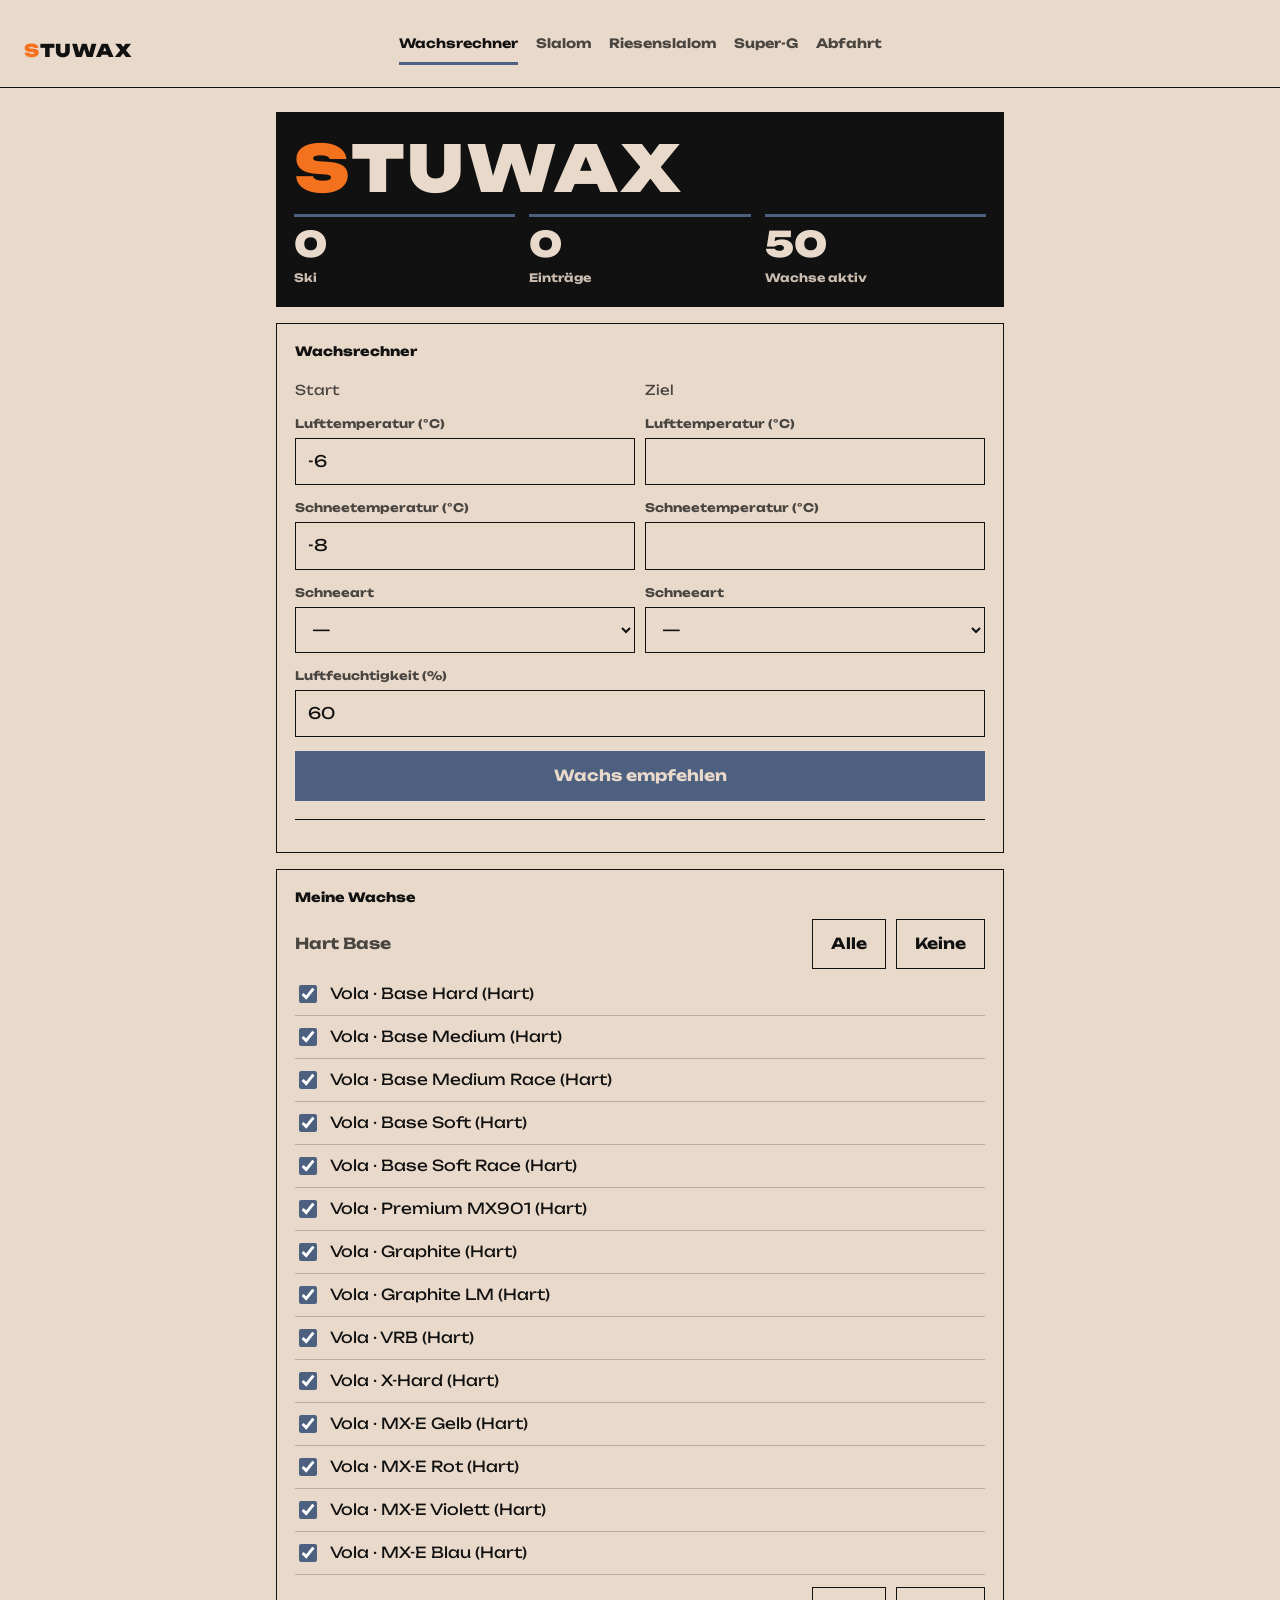
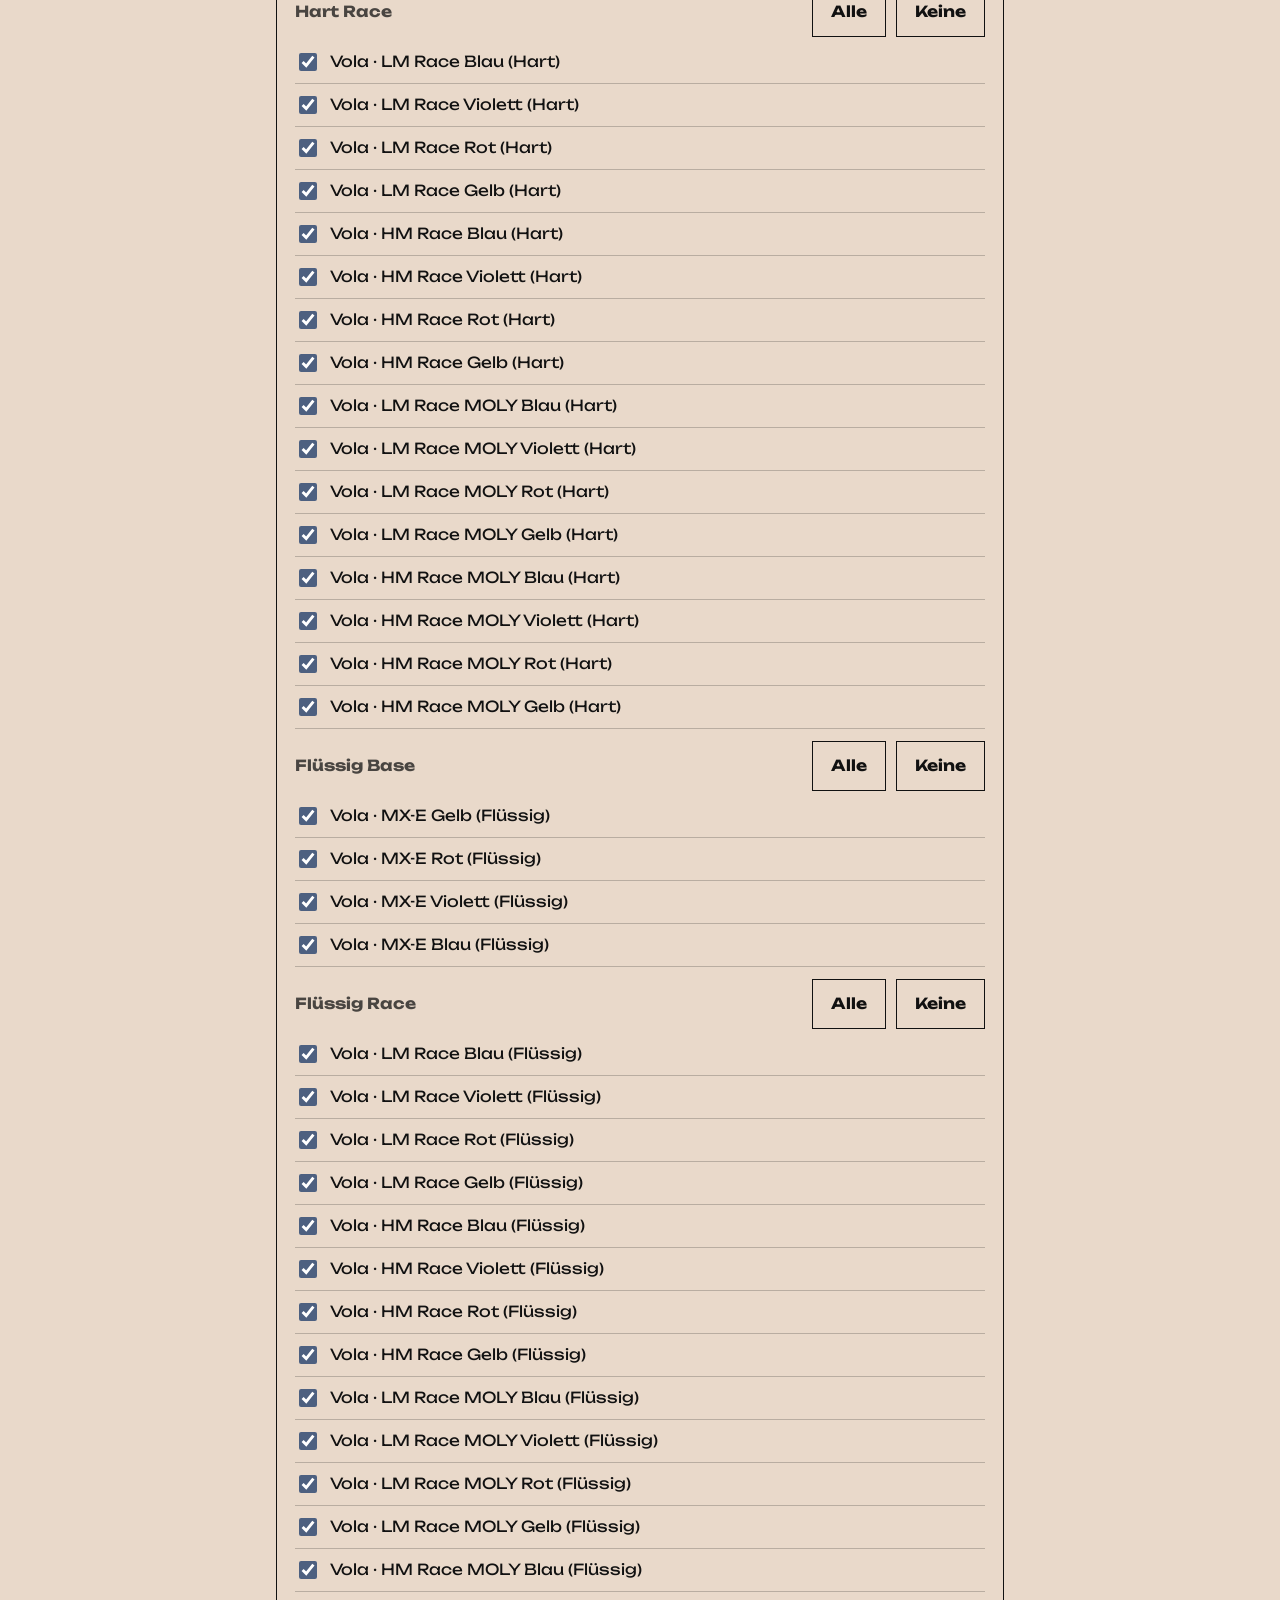
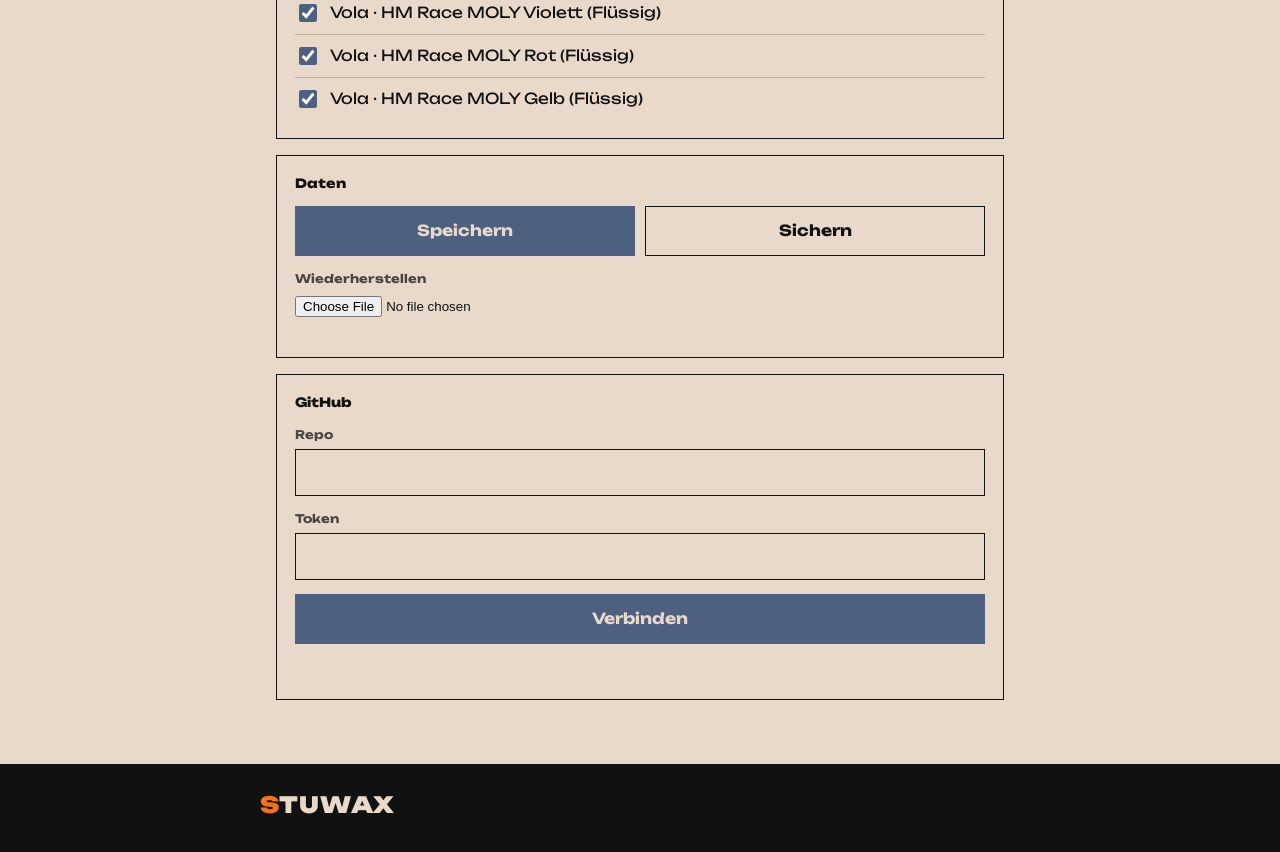
==== index.html @ bbc07993 "GitHub-Version: Einträge in privatem Repo, Verbindung mit Zugangs-Token - Verbinden im Panel GitHub " ====
<!DOCTYPE html>
<html lang="de">
<head>
<meta charset="UTF-8">
<meta name="viewport" content="width=device-width, initial-scale=1">
<meta name="apple-mobile-web-app-capable" content="yes">
<meta name="apple-mobile-web-app-title" content="Stuwax">
<meta name="theme-color" content="#E9D9CA">
<title>Stuwax Wachsrechner</title>
<link rel="preconnect" href="https://fonts.googleapis.com">
<link rel="preconnect" href="https://fonts.gstatic.com" crossorigin>
<link href="https://fonts.googleapis.com/css2?family=Unbounded:wght@200..900&display=swap" rel="stylesheet">
<style>
  /* Farben: Creme als Grund, Schwarz für Schrift, Linien und dunkle Flächen,
     Blau als Akzent, Orange für „bereit“. Ecken eckig, Flächen ohne Verlauf. */
  :root {
    color-scheme: light;
    --creme: #E9D9CA;
    --schwarz: #111111;
    --blau: #4D6080;
    --orange: #F4721E;
    --text: var(--schwarz);
    --muted: rgba(17, 17, 17, .74);
    --linie: rgba(17, 17, 17, .22);
  }
  * { box-sizing: border-box; }
  html { background: var(--creme); }
  body::before { content: ""; position: fixed; inset: 0 0 auto; height: env(safe-area-inset-top, 0px); z-index: 10; background: var(--creme); }
  body {
    margin: 0;
    min-height: 100vh;
    background: var(--creme);
    color: var(--text);
    font-family: Unbounded, system-ui, -apple-system, "Segoe UI", Roboto, sans-serif;
    line-height: 1.45;
    -webkit-font-smoothing: antialiased;
  }

  header {
    position: sticky;
    top: env(safe-area-inset-top, 0px);
    z-index: 10;
    background: var(--creme);
    border-bottom: 1.5px solid var(--schwarz);
    min-height: 88px;
    padding-inline: max(16px, env(safe-area-inset-left, 0px)) max(16px, env(safe-area-inset-right, 0px));
    display: flex;
    flex-wrap: wrap;
    align-items: center;
    gap: 8px 18px;
    transition: min-height .3s ease;
  }
  header.klein { min-height: 64px; }
  /* Wortmarke STUWAX: schwarz auf Creme (positiv), Creme auf Schwarz (negativ), das S immer orange */
  .wortmarke { font-weight: 900; letter-spacing: .04em; text-transform: uppercase; line-height: 1; color: var(--schwarz); }
  .wortmarke .s { color: var(--orange); }
  .wortmarke.negativ { color: var(--creme); }
  .logo { margin-right: auto; font-size: 1.1rem; padding-top: 14px; }
  nav { display: flex; flex-wrap: wrap; gap: 4px 18px; }
  nav a {
    padding: 12px 0 9px;
    border-bottom: 3px solid transparent;
    color: var(--muted);
    text-decoration: none;
    font-size: .8rem;
    font-weight: 700;
   
   
    transition: color .2s ease, border-color .2s ease;
  }
  nav a:hover { color: var(--schwarz); }
  nav a.aktiv { color: var(--schwarz); border-bottom-color: var(--blau); }
  @media (min-width: 768px) {
    header { display: grid; grid-template-columns: 1fr auto 1fr; padding-inline: max(24px, env(safe-area-inset-left, 0px)) max(24px, env(safe-area-inset-right, 0px)); }
    .logo { margin-right: 0; }
    nav { justify-content: center; }
  }

  main { position: relative; max-width: 760px; margin: 0 auto; padding-block: 0 48px; padding-inline: max(16px, env(safe-area-inset-left, 0px)) max(16px, env(safe-area-inset-right, 0px)); }
  main > section { display: none; padding-top: 24px; }
  main > section.aktiv { display: block; }

  h1 {
    margin: 0 0 14px;
    font-size: clamp(1.7rem, 7.5vw, 4rem);
    font-weight: 900;
   
    line-height: .92;
    letter-spacing: -.01em;
    text-transform: uppercase;
   
    overflow-wrap: anywhere;
    color: var(--schwarz);
  }
  h2 {
    margin: 0 0 12px;
    font-size: .8rem;
    font-weight: 800;
   
   
   
    color: var(--schwarz);
  }
  .beschreibung { margin: 0 0 18px; max-width: 44ch; color: var(--muted); font-size: 1.02rem; line-height: 1.5; }

  /* Schwarze Fläche oben auf der Startseite: Titel und Kennzahlen */
  .hero { margin: 0 0 16px; padding: 24px 18px 20px; background: var(--schwarz); color: var(--creme); }
  .hero h1 { color: var(--creme); }
  .hero .beschreibung { margin-bottom: 20px; color: rgba(233, 217, 202, .86); }
  .hero .kpi-zeile { margin-bottom: 0; }

  /* Kennzahlen: blaue Linie oben, grosse Zahl, kleiner Text */
  .kpi-zeile { display: grid; grid-template-columns: repeat(3, minmax(0, 1fr)); gap: 14px; margin: 0 0 18px; }
  .kpi { min-width: 0; padding-top: 10px; border-top: 3px solid var(--blau); }
  .kpi-zahl { font-size: 2.2rem; font-weight: 900; line-height: 1; overflow-wrap: anywhere; }
  .kpi-text { margin-top: 8px; font-size: .72rem; font-weight: 700; color: var(--muted); }
  .hero .kpi-zahl { color: var(--creme); }
  .hero .kpi-text { color: rgba(233, 217, 202, .86); }

  .panel {
    margin-bottom: 16px;
    padding: 18px;
    background: var(--creme);
    border: 1.5px solid var(--schwarz);
    border-radius: 0;
    animation: einblenden .4s ease-out both;
  }
  @keyframes einblenden {
    from { opacity: 0; transform: translateY(16px); }
    to { opacity: 1; transform: none; }
  }

  .lbl { display: block; margin: 14px 0 6px; font-size: .74rem; font-weight: 700; color: var(--muted); }
  .feld {
    width: 100%;
    padding: 11px 12px;
    border: 1.5px solid var(--schwarz);
    border-radius: 0;
    background: var(--creme);
    color: var(--schwarz);
    font: inherit;
    font-size: 1rem;
  }
  .feld:focus { outline: 3px solid var(--blau); outline-offset: 1px; }
  /* Datumsfeld: auf dem iPhone sonst breiter als die anderen Felder */
  input[type="date"].feld { -webkit-appearance: none; appearance: none; display: block; min-width: 0; max-width: 100%; text-align: left; }
  .zeile { display: flex; gap: 10px; flex-wrap: wrap; margin-top: 14px; }
  .zeile > * { flex: 1 1 auto; }

  .knopf, .knopf-sekundaer {
    padding: 13px 18px;
    border: 1.5px solid var(--schwarz);
    border-radius: 0;
    font: inherit;
    font-size: .95rem;
    font-weight: 700;
    text-align: center;
    cursor: pointer;
    transition: transform .15s ease, box-shadow .15s ease, background-color .2s ease;
  }
  /* Primärknopf: Blau mit Creme-Schrift. Beim Drüberfahren ein harter Schatten statt Glühen */
  .knopf { background: var(--blau); border-color: var(--blau); color: var(--creme); }
  .knopf:hover:not(:disabled) { transform: translate(-2px, -2px); box-shadow: 3px 3px 0 var(--schwarz); }
  .knopf-sekundaer { background: transparent; color: var(--schwarz); }
  .knopf-sekundaer:hover:not(:disabled) { background: rgba(17, 17, 17, .08); }
  .knopf:disabled, .knopf-sekundaer:disabled { opacity: .4; cursor: default; }
  /* Ski ready: Orange mit schwarzer Schrift */
  .bereit-knopf { background: var(--orange); border-color: var(--schwarz); color: var(--schwarz); }
  .knopf-paar > * { flex: 1 1 0; }
  @media (max-width: 600px) {
    .knopf-paar { flex-direction: column; }
  }

  .bestaetigt { margin-top: 8px; min-height: 1.2em; color: var(--blau); font-weight: 700; }
  .checkgruppe { display: flex; flex-wrap: wrap; gap: 8px 16px; margin-top: 6px; }
  .check { display: inline-flex; align-items: center; gap: 8px; font-size: .95rem; color: var(--schwarz); }
  input[type="checkbox"] { width: 18px; height: 18px; accent-color: var(--blau); }
  .wachsliste label { display: flex; align-items: center; gap: 10px; padding: 9px 0; font-size: .95rem; border-bottom: 1px solid var(--linie); }
  .wachsliste label:last-child { border-bottom: 0; }

  .hinweis { margin-top: 6px; min-height: 1.2em; font-size: .85rem; line-height: 1.5; color: var(--muted); }
  .ergebnis { margin-top: 18px; padding-top: 14px; border-top: 1.5px solid var(--schwarz); }
  .wachs-name { margin-top: 4px; font-size: 1.15rem; font-weight: 800; }

  /* Ski: eckige Karte. Kante ready blau, Ski ready orange, jeweils dick umrandet */
  .ski {
    margin-bottom: 14px;
    padding: 16px;
    background: var(--creme);
    border: 1.5px solid var(--schwarz);
    border-radius: 0;
  }
  .ski.kante:not(.bereit) { border: 3px solid var(--blau); padding: 14.5px; }
  .ski.bereit { border: 3px solid var(--orange); padding: 14.5px; }
  .ski.aktiv { outline: 2px solid var(--schwarz); outline-offset: 3px; }
  .ski-name { cursor: pointer; }
  .ski-bild { display: block; width: 100%; height: auto; margin-top: 8px; border: 1.5px solid var(--schwarz); }
  .ski-bild[hidden] { display: none; }
  .ski-kopf { display: flex; flex-wrap: wrap; align-items: center; justify-content: space-between; gap: 8px; margin-bottom: 8px; cursor: pointer; }
  .ski-name { font-size: 1.02rem; font-weight: 800; letter-spacing: .01em; }
  .ski-name strong { color: var(--blau); font-size: 1.15rem; }
  .ski-datum { font-size: .85rem; font-weight: 400; color: var(--muted); }
  .ski-meta { font-size: .8rem; color: var(--muted); }
  .ski-bereit {
    display: inline-block;
    margin-right: 4px;
    padding: 2px 7px;
    border: 1.5px solid var(--schwarz);
    border-radius: 0;
    background: var(--orange);
    color: var(--schwarz);
    font-size: .68rem;
    font-weight: 800;
   
    vertical-align: middle;
  }
  .ski-aktionen { display: flex; gap: 6px; margin-left: auto; }
  .ski-aktionen .icon-knopf { width: 34px; height: 34px; flex: 0 0 34px; }
  .ski-aktionen .icon-knopf:disabled { opacity: .35; cursor: default; }

  svg { display: block; width: 100%; height: auto; overflow: visible; }
  .baseline { stroke: var(--schwarz); stroke-width: 2; }
  .tick { stroke: var(--schwarz); stroke-width: 1; }
  .axis-label { fill: var(--schwarz); font-size: 17px; font-weight: 600; }
  .dot { cursor: pointer; stroke: var(--schwarz); stroke-width: 1.5; }
  .dot:hover, .dot:focus, .dot.aktiv-punkt { stroke-width: 3; outline: none; }
  .legende { display: flex; flex-wrap: wrap; gap: 14px; margin: 8px 0 22px; font-size: .8rem; color: var(--schwarz); }
  .detail {
    min-height: 3.2em;
    margin-top: 14px;
    padding: 14px 16px;
    background: var(--creme);
    border: 1.5px solid var(--schwarz);
    border-radius: 0;
    font-size: .92rem;
  }
  .detail:empty { display: none; }
  .detail .k { color: var(--muted); }
  .leer { font-style: italic; color: var(--muted); }
  .eintrag-zeile { padding: 12px 0; border-top: 1px solid var(--linie); -webkit-touch-callout: none; }
  .eintrag-zeile:first-child { padding-top: 0; border-top: 0; }
  .eintrag-kopf { font-size: .95rem; font-weight: 800; }
  .eintrag-kopf, .eintrag-zeile > .hinweis { user-select: none; -webkit-user-select: none; }

  .fenster-hintergrund {
    position: fixed;
    inset: 0;
    z-index: 100;
    display: flex;
    align-items: center;
    justify-content: center;
    padding: 16px;
    background: rgba(17, 17, 17, .6);
    overflow-y: auto;
  }
  .fenster {
    width: 100%;
    max-width: 680px;
    padding: 18px;
    background: var(--creme);
    border: 1.5px solid var(--schwarz);
    border-radius: 0;
  }
  .fenster-kopf { display: flex; justify-content: space-between; align-items: flex-start; gap: 12px; margin-bottom: 8px; }
  .fenster-aktionen { display: flex; flex: none; gap: 8px; align-items: flex-start; }
  .eintrag-kopf-zeile { display: flex; justify-content: space-between; align-items: center; gap: 8px; margin-bottom: 6px; }
  .fenster-datum { width: auto; margin-top: 8px; padding: 8px 10px; }
  .fenster-kreuz {
    flex: none;
    width: 42px;
    height: 42px;
    border: 1.5px solid var(--schwarz);
    border-radius: 0;
    background: transparent;
    color: var(--schwarz);
    font-size: 1.6rem;
    line-height: 1;
    cursor: pointer;
  }
  .fenster-kreuz:hover { background: rgba(17, 17, 17, .08); }
  .icon-knopf {
    flex: 0 0 40px;
    width: 40px;
    height: 40px;
    display: inline-flex;
    align-items: center;
    justify-content: center;
    padding: 0;
    border: 1.5px solid var(--schwarz);
    border-radius: 0;
    background: transparent;
    color: var(--schwarz);
    cursor: pointer;
  }
  .icon-knopf:hover { background: rgba(17, 17, 17, .08); }
  .zeile > .icon-knopf { flex: 0 0 40px; }
  .fenster-zeitstrahl { margin: 8px 0 14px; }
  .fenster .zeile > * { flex: 1 1 0; }
  .fenster .zeile > .icon-knopf { flex: 0 0 40px; width: 40px; }
  .trenner { margin: 16px 0; border: 0; border-top: 1.5px solid var(--schwarz); }

  /* Fusszeile: schwarzes Band mit echten Angaben zur App */
  footer.kontakt { padding-block: 30px 36px; padding-inline: max(16px, env(safe-area-inset-left, 0px)) max(16px, env(safe-area-inset-right, 0px)); background: var(--schwarz); color: var(--creme); }
  footer.kontakt .innen { max-width: 760px; margin: 0 auto; }
  footer.kontakt .wortmarke { font-size: 1.4rem; }

  @media (prefers-reduced-motion: reduce) {
    .panel { animation: none; }
    header, .knopf, .knopf-sekundaer { transition: none; }
    .knopf:hover:not(:disabled) { transform: none; }
  }
</style>
</head>
<body>

<header>
  <div class="logo wortmarke"><span class="s">S</span>TUWAX</div>
  <nav>
    <a href="#/" data-route="home">Wachsrechner</a>
    <a href="#/slalom" data-route="slalom">Slalom</a>
    <a href="#/riesenslalom" data-route="riesenslalom">Riesenslalom</a>
    <a href="#/super-g" data-route="super-g">Super-G</a>
    <a href="#/abfahrt" data-route="abfahrt">Abfahrt</a>
  </nav>
</header>

<main>
  <p class="hinweis" id="speicherstatus" role="status" hidden></p>
  <section id="home"></section>
  <section id="slalom"></section>
  <section id="riesenslalom"></section>
  <section id="super-g"></section>
  <section id="abfahrt"></section>
</main>

<footer class="kontakt">
  <div class="innen">
    <div class="wortmarke negativ"><span class="s">S</span>TUWAX</div>
  </div>
</footer>

<script>
'use strict';

// ============================================================
// 1. Konstanten und Beispieldaten
// ============================================================

const STORAGE_KEY = 'stuwax-v1';
const TAG = 86400000;
const SVG_NS = 'http://www.w3.org/2000/svg';
const W = 600, H = 60, PAD = 24, BASE_Y = 30;
const MONATE = ['Jan', 'Feb', 'Mär', 'Apr', 'Mai', 'Jun', 'Jul', 'Aug', 'Sep', 'Okt', 'Nov', 'Dez'];
// Farbe der Punkte im Zeitstrahl je Art: Wachsen schwarz, Kanten blau, Skifahren orange
function symbolFarbe(art) {
  if (art === 'kanten') return '#4D6080';
  if (art === 'skifahren') return '#F4721E';
  return '#111111';
}

const DISZIPLINEN = [
  { key: 'slalom', titel: 'Slalom' },
  { key: 'riesenslalom', titel: 'Riesenslalom' },
  { key: 'super-g', titel: 'Super-G' },
  { key: 'abfahrt', titel: 'Abfahrt' }
];

const ARTEN = { wachsen: 'Wachsen', kanten: 'Kanten', skifahren: 'Skifahren' };

const KANTEN_OPTIONEN = { diamant: 'Nur mit Diamant', diamant_feile: 'Diamant und Feile' };


// Vola: je Typ (Flüssig, Hart) drei Linien (LM, HM, Moly) in vier Farben, also 24 Wachse
const VOLA_FAMILIEN_NAMEN = { LM: 'LM Race', HM: 'HM Race', LMMOLY: 'LM Race MOLY', HMMOLY: 'HM Race MOLY' };
const VOLA_ZONE_NAMEN = { blau: 'Blau', violett: 'Violett', rot: 'Rot', gelb: 'Gelb' };
// Vola-Basewachse (Beta-Wachse)
const VOLA_BASE_HART = ['Base Hard', 'Base Medium', 'Base Medium Race', 'Base Soft', 'Base Soft Race',
  'Premium MX901', 'Graphite', 'Graphite LM', 'VRB', 'X-Hard'];
const VOLA_BASE_FLUESSIG = ['MX-E Gelb', 'MX-E Rot', 'MX-E Violett', 'MX-E Blau'];

function baueVolaWachse() {
  const liste = [];
  let n = 1;
  for (const typ of ['fluessig', 'hart']) {
    for (const linie of ['LM', 'HM', 'LMMOLY', 'HMMOLY']) {
      for (const farbe of Object.keys(VOLA_ZONE_NAMEN)) {
        liste.push({ id: 'w' + n++, marke: 'Vola', name: `${VOLA_FAMILIEN_NAMEN[linie]} ${VOLA_ZONE_NAMEN[farbe]}`, typ, aktiv: true, kategorie: 'rennwachs' });
      }
    }
  }
  for (const name of VOLA_BASE_HART) {
    liste.push({ id: 'w' + n++, marke: 'Vola', name, typ: 'hart', aktiv: true, kategorie: 'basewachs' });
  }
  for (const name of VOLA_BASE_FLUESSIG) {
    liste.push({ id: 'w' + n++, marke: 'Vola', name, typ: 'fluessig', aktiv: true, kategorie: 'basewachs' });
  }
  // Die MX-E-Wachse gibt es zusätzlich bei Hart Base
  for (const name of VOLA_BASE_FLUESSIG) {
    liste.push({ id: 'w' + n++, marke: 'Vola', name, typ: 'hart', aktiv: true, kategorie: 'basewachs' });
  }
  return liste;
}

// Pistenverhältnisse und Lauf für Skifahren-Einträge (mehrere möglich)
const PISTENVERHAELTNISSE = [
  { id: 'eis', name: 'Eis' },
  { id: 'kompakt', name: 'Kompakt' },
  { id: 'kugellager', name: 'Kugellager' },
  { id: 'kunstschnee', name: 'Kunstschnee' },
  { id: 'aggressiv', name: 'Aggressiv' },
  { id: 'neuschnee', name: 'Neuschnee' },
  { id: 'sulz', name: 'Sulz' }
];
const LAUFARTEN = [
  { id: 'drehend', name: 'Drehend' },
  { id: 'direkt', name: 'Direkt' },
  { id: 'wenig-platz', name: 'Wenig Platz' },
  { id: 'viel-platz', name: 'Viel Platz' },
  { id: 'steil', name: 'Steil' },
  { id: 'flach', name: 'Flach' },
  { id: 'gemischt', name: 'Gemischt' }
];

// Startzustand: keine Ski und keine Einträge, die Vola-Wachsliste ist vorbelegt.
const DEMO = {
  skis: [],
  wachse: baueVolaWachse(),
  eintraege: []
};

// ============================================================
// 2. Hilfsfunktionen
// ============================================================

function kopie(obj) {
  return JSON.parse(JSON.stringify(obj));
}

// Baut ein DOM-Element. Attribute, die mit "on" beginnen, werden als Ereignis registriert.
function h(tag, attrs, ...kinder) {
  const node = document.createElement(tag);
  for (const [k, v] of Object.entries(attrs || {})) {
    if (v === null || v === undefined || v === false) continue;
    if (k === 'class') node.className = v;
    else if (k.startsWith('on')) node.addEventListener(k.slice(2), v);
    else node.setAttribute(k, v === true ? '' : String(v));
  }
  for (const kind of kinder.flat()) {
    if (kind === null || kind === undefined || kind === false) continue;
    node.append(kind instanceof Node ? kind : document.createTextNode(String(kind)));
  }
  return node;
}

function svgEl(name, attrs, parent) {
  const node = document.createElementNS(SVG_NS, name);
  for (const [k, v] of Object.entries(attrs)) node.setAttribute(k, v);
  if (parent) parent.appendChild(node);
  return node;
}

function heuteISO() {
  const t = new Date();
  const monat = String(t.getMonth() + 1).padStart(2, '0');
  const tag = String(t.getDate()).padStart(2, '0');
  return `${t.getFullYear()}-${monat}-${tag}`;
}

function zeitpunkt(datum) {
  return new Date(datum + 'T12:00:00').getTime();
}

function datumDE(iso) {
  return new Date(iso + 'T12:00:00').toLocaleDateString('de-CH', { day: 'numeric', month: 'short', year: 'numeric' });
}

function neueId() {
  return Date.now().toString(36) + Math.random().toString(36).slice(2, 7);
}

// Vola Race: welches Produkt zu Schneeart und Farbe passt (nach der Vola-Tabelle).
const VOLA_FARBEN ={ blau: '#1f5fa8', violett: '#7b2a7d', rot: '#d62a2a', gelb: '#f5d400' };
const VOLA_TABELLE = {
  neu: { blau: ['LM', 'HM'], violett: ['LM', 'HM'], rot: ['LM'], gelb: ['LM'] },
  alt: { blau: ['HM'], violett: ['LM', 'HM'], rot: ['LM', 'HM'], gelb: ['LM', 'HM'] },
  kunst: { blau: ['LMMOLY', 'HMMOLY'], violett: ['LMMOLY', 'HMMOLY'], rot: ['LMMOLY', 'HMMOLY'], gelb: ['LMMOLY', 'HMMOLY'] }
};
const SCHNEEART_SCHLUESSEL = { Neuschnee: 'neu', Altschnee: 'alt', Firn: 'alt', Kunstschnee: 'kunst' };

// Farbe nach Lufttemperatur. Die Bereiche der Tabelle überlappen,
// hier gilt: bis -10 blau, bis -4 violett, bis 0 rot, darüber gelb.
function volaZone(t) {
  if (t <= -10) return 'blau';
  if (t <= -4) return 'violett';
  if (t <= 0) return 'rot';
  return 'gelb';
}

// ============================================================
// 3. Speicherung
// ============================================================

function ladeState() {
  try {
    const roh = localStorage.getItem(STORAGE_KEY);
    if (roh) return ausDatenMachen(JSON.parse(roh));
  } catch (err) {
    console.warn('Gespeicherte Daten konnten nicht gelesen werden', err);
  }
  return kopie(DEMO);
}

function speichern() {
  if (schreibGesperrt) {
    statusMelden('Nicht gespeichert.');
    return false;
  }
  if (datenRef) {
    dbSchreiben();
    return true;
  }
  try {
    localStorage.setItem(STORAGE_KEY, JSON.stringify(state));
    return true;
  } catch (err) {
    console.warn('Speichern im Browser nicht möglich', err);
    return false;
  }
}

let state = kopie(DEMO);

// Speicherort: Datenbank des Artefakts (mit Claude-Konto) oder Browser dieses Geräts
let datenRef = null;
let userSammlung = null;
let schreibGesperrt = false;
let dbSchreibt = false;
let dbWartet = false;
let zuletztBekannt = null; // Fingerabdruck des Stands, wie er zuletzt in der Datenbank lag

// ============================================================
// 4. Zugriffe auf den Zustand
// ============================================================

const wachsById = id => state.wachse.find(w => w.id === id);
const aktiveWachse = () => state.wachse.filter(w => w.aktiv);
const skisDerDisziplin = key => state.skis.filter(s => s.disziplin === key);

// Gewählter Ski einer Disziplin. Fällt auf den ersten Ski zurück.
function aktiverSki(key) {
  const liste = skisDerDisziplin(key);
  let ski = liste.find(s => s.id === aktuellerSki[key]);
  if (!ski) ski = liste[0];
  aktuellerSki[key] = ski ? ski.id : null;
  return ski || null;
}

const UI = {};            // Oberflächenelemente pro Disziplin
const homeUI = {};        // Oberflächenelemente der Startseite
const aktuellerSki = {};  // Disziplin -> ID des gewählten Skis

// ============================================================
// 5. Startseite: Wachsrechner, Wachse, Daten
// ============================================================

function baueHome() {
  const sektion = document.getElementById('home');

  homeUI.luft = h('input', { class: 'feld', id: 'luft', type: 'number', step: '0.5', value: '-6' });
  homeUI.schnee = h('input', { class: 'feld', id: 'schnee', type: 'number', step: '0.5', value: '-8' });
  homeUI.feuchte = h('input', { class: 'feld', id: 'feuchte', type: 'number', step: '1', min: '0', max: '100', value: '60' });
  // Start und Ziel: leer lassen, wenn nur ein Wert gilt
  const schneeartOptionen = () => [h('option', { value: '' }, '—'),
    ...['Neuschnee', 'Altschnee', 'Kunstschnee', 'Firn'].map(a => h('option', { value: a }, a))];
  homeUI.schneeart = h('select', { class: 'feld', id: 'schneeart' }, schneeartOptionen());
  homeUI.schneeartZiel = h('select', { class: 'feld', id: 'schneeartZiel' }, schneeartOptionen());
  homeUI.luftZiel = h('input', { class: 'feld', id: 'luftZiel', type: 'number', step: '0.5' });
  homeUI.schneeZiel = h('input', { class: 'feld', id: 'schneeZiel', type: 'number', step: '0.5' });
  homeUI.ergebnis = h('div', { class: 'ergebnis' });
  homeUI.wachsListe = h('div', { class: 'wachsliste' });
  homeUI.meldung = h('div', { class: 'hinweis' });
  homeUI.speichernKnopf = h('button', { class: 'knopf', type: 'button', onclick: speicherJetzt }, 'Speichern');
  homeUI.sichernKnopf = h('button', { class: 'knopf-sekundaer', type: 'button', onclick: sichernDatei }, 'Sichern');
  homeUI.wiederherstellen = h('input', { type: 'file', accept: '.json,application/json', onchange: wiederherstellenWaehlen });
  homeUI.datenMeldung = h('div', { class: 'hinweis' });
  homeUI.ghRepo = h('input', { class: 'feld', id: 'ghRepo', type: 'text', autocomplete: 'off', autocapitalize: 'none', spellcheck: 'false' });
  homeUI.ghToken = h('input', { class: 'feld', id: 'ghToken', type: 'password', autocomplete: 'off', autocapitalize: 'none', spellcheck: 'false' });
  homeUI.ghVerbinden = h('button', { class: 'knopf', type: 'button', onclick: ghVerbinden }, 'Verbinden');
  homeUI.ghTrennen = h('button', { class: 'knopf-sekundaer', type: 'button', onclick: ghTrennen }, 'Trennen');
  homeUI.ghMeldung = h('div', { class: 'hinweis' });
  homeUI.ghEingaben = h('div', {},
    h('label', { class: 'lbl', for: 'ghRepo' }, 'Repo'), homeUI.ghRepo,
    h('label', { class: 'lbl', for: 'ghToken' }, 'Token'), homeUI.ghToken,
    h('div', { class: 'zeile' }, homeUI.ghVerbinden));
  homeUI.ghPanel = h('div', { class: 'panel' },
    h('h2', {}, 'GitHub'),
    homeUI.ghEingaben,
    h('div', { class: 'zeile' }, homeUI.ghTrennen),
    homeUI.ghMeldung);
  const verbunden = Boolean(ghConfig());
  homeUI.ghPanel.hidden = Boolean(window.claude);
  homeUI.ghEingaben.hidden = verbunden;
  homeUI.ghTrennen.hidden = !verbunden;

  homeUI.kpi = h('div', { class: 'kpi-zeile' });
  sektion.append(
    h('div', { class: 'hero' },
      h('h1', { class: 'wortmarke negativ' }, h('span', { class: 's' }, 'S'), 'tuwax'),
      homeUI.kpi),
    h('div', { class: 'panel' },
      h('h2', {}, 'Wachsrechner'),
      h('div', { class: 'zeile' },
        h('div', {},
          h('div', { class: 'hinweis' }, 'Start'),
          h('label', { class: 'lbl', for: 'luft' }, 'Lufttemperatur (°C)'), homeUI.luft,
          h('label', { class: 'lbl', for: 'schnee' }, 'Schneetemperatur (°C)'), homeUI.schnee,
          h('label', { class: 'lbl', for: 'schneeart' }, 'Schneeart'), homeUI.schneeart),
        h('div', {},
          h('div', { class: 'hinweis' }, 'Ziel'),
          h('label', { class: 'lbl', for: 'luftZiel' }, 'Lufttemperatur (°C)'), homeUI.luftZiel,
          h('label', { class: 'lbl', for: 'schneeZiel' }, 'Schneetemperatur (°C)'), homeUI.schneeZiel,
          h('label', { class: 'lbl', for: 'schneeartZiel' }, 'Schneeart'), homeUI.schneeartZiel)),
      h('label', { class: 'lbl', for: 'feuchte' }, 'Luftfeuchtigkeit (%)'), homeUI.feuchte,
      h('div', { class: 'zeile' },
        h('button', { class: 'knopf', type: 'button', onclick: wachsrechnerStart }, 'Wachs empfehlen')),
      homeUI.ergebnis
    ),
    h('div', { class: 'panel' },
      h('h2', {}, 'Meine Wachse'),
      homeUI.wachsListe
    ),
    h('div', { class: 'panel' },
      h('h2', {}, 'Daten'),
      h('div', { class: 'zeile knopf-paar' }, homeUI.speichernKnopf, homeUI.sichernKnopf),
      h('label', { class: 'lbl' }, 'Wiederherstellen'),
      homeUI.wiederherstellen,
      homeUI.datenMeldung
    ),
    homeUI.ghPanel
  );
}

// Zahl aus einem Eingabefeld, leer ergibt null
function zahlOderNull(feld) {
  const t = feld.value.trim();
  return t === '' ? null : Number(t);
}

// Mittelwert aus Start und Ziel. Ist nur ein Wert da, gilt dieser allein.
function mittelWert(start, ziel) {
  const werte = [start, ziel].filter(x => x !== null && !Number.isNaN(x));
  return werte.length ? werte.reduce((s, x) => s + x, 0) / werte.length : null;
}

function wachsrechnerStart() {
  const startLuft = zahlOderNull(homeUI.luft);
  const zielLuft = zahlOderNull(homeUI.luftZiel);
  const luft = mittelWert(startLuft, zielLuft);
  const startSchnee = zahlOderNull(homeUI.schnee);
  const zielSchnee = zahlOderNull(homeUI.schneeZiel);
  const tSchnee = mittelWert(startSchnee, zielSchnee);
  const schneeart = homeUI.schneeart.value || homeUI.schneeartZiel.value;

  homeUI.ergebnis.innerHTML = '';
  if (luft === null) {
    homeUI.ergebnis.append(h('div', { class: 'hinweis' }, 'Bitte mindestens eine Lufttemperatur eingeben.'));
    return;
  }
  if (!schneeart) {
    homeUI.ergebnis.append(h('div', { class: 'hinweis' }, 'Bitte mindestens eine Schneeart wählen.'));
    return;
  }

  const zone = volaZone(luft);
  const linien = VOLA_TABELLE[SCHNEEART_SCHLUESSEL[schneeart]][zone];
  const namen = linien.map(l => `${VOLA_FAMILIEN_NAMEN[l]} ${VOLA_ZONE_NAMEN[zone]}`);
  // Nur aktivierte Wachse aus der Liste
  // Jedes Produkt nur einmal, mit den Typen, die aktiviert sind
  const gefunden = [...new Set(namen)]
    .map(n => ({ name: n, typen: [...new Set(aktiveWachse().filter(x => x.name === n).map(x => (x.typ === 'hart' ? 'Hart' : 'Flüssig')))] }))
    .filter(g => g.typen.length > 0);

  const beide = startLuft !== null && zielLuft !== null;
  const luftText = beide
    ? `Luft ${luft.toFixed(1)} °C (Mittel aus Start ${startLuft} und Ziel ${zielLuft})`
    : `Luft ${luft} °C`;
  const schneeBeide = startSchnee !== null && zielSchnee !== null;
  const schneeText = tSchnee === null ? ''
    : schneeBeide
      ? `, Schnee ${tSchnee.toFixed(1)} °C (Mittel aus Start ${startSchnee} und Ziel ${zielSchnee})`
      : `, Schnee ${tSchnee} °C`;

  homeUI.ergebnis.append(
    h('div', { class: 'wachs-name' },
      h('span', { style: `display:inline-block;width:14px;height:14px;border-radius:50%;background:${VOLA_FARBEN[zone]};margin-right:6px;vertical-align:middle` }),
      gefunden.length ? 'Vola Race' : 'Kein aktives Wachs für diese Bedingungen'),
    ...gefunden.map(g => h('div', { class: 'hinweis' }, `${g.name} (${g.typen.join(', ')})`)),
  );
}

// Setzt alle Wachse einer Gruppe (Flüssig oder Hart) auf aktiv oder inaktiv.
function setzeGruppe(typ, kategorie, an) {
  for (const w of state.wachse) {
    if (w.typ === typ && w.kategorie === kategorie) w.aktiv = an;
  }
  speichern();
  baueWachsListe();
  aktualisiereWachsformulare();
}

function baueWachsListe() {
  homeUI.wachsListe.innerHTML = '';
  const gruppen = [
    ['hart', 'basewachs', 'Hart Base'],
    ['hart', 'rennwachs', 'Hart Race'],
    ['fluessig', 'basewachs', 'Flüssig Base'],
    ['fluessig', 'rennwachs', 'Flüssig Race']
  ];
  for (const [typ, kategorie, titel] of gruppen) {
    homeUI.wachsListe.append(
      h('div', { class: 'zeile', style: 'align-items:center; margin:12px 0 4px' },
        h('h3', { style: 'font-size:.95rem; margin:0; color:var(--muted); flex:1 1 auto' }, titel),
        h('button', { class: 'knopf-sekundaer', type: 'button', style: 'flex:0 0 auto', onclick: () => setzeGruppe(typ, kategorie, true) }, 'Alle'),
        h('button', { class: 'knopf-sekundaer', type: 'button', style: 'flex:0 0 auto', onclick: () => setzeGruppe(typ, kategorie, false) }, 'Keine')));
    for (const w of state.wachse.filter(x => x.typ === typ && x.kategorie === kategorie)) {
      homeUI.wachsListe.append(
        h('label', {},
          h('input', {
            type: 'checkbox',
            checked: w.aktiv ? true : null,
            onchange: ev => {
              w.aktiv = ev.target.checked;
              speichern();
              aktualisiereWachsformulare();
            }
          }),
          `${w.marke} · ${w.name} (${w.typ === 'hart' ? 'Hart' : 'Flüssig'})`)
      );
    }
  }
}

// Wenn sich die aktiven Wachse ändern, werden offene Wachs-Auswahlen neu aufgebaut.
function aktualisiereWachsformulare() {
  for (const d of DISZIPLINEN) {
    if (UI[d.key] && UI[d.key].art.value === 'wachsen') zeigeArtFelder(d.key);
  }
  zeichneHomeKpi();
}




// ============================================================
// 6. Disziplinseiten: Ski-Auswahl, Ready, Eintrag, Zeitstrahl
// ============================================================

function baueDisziplin(d) {
  const sektion = document.getElementById(d.key);
  const ui = {};
  UI[d.key] = ui;

  // Ski-Auswahl
  ui.skiAuswahl = h('select', {
    class: 'feld',
    id: d.key + '-ski',
    onchange: () => {
      aktuellerSki[d.key] = ui.skiAuswahl.value;
      aktualisiere(d.key);
    }
  });
  ui.bereitKnopf = h('button', { class: 'knopf', type: 'button', onclick: () => toggleBereit(d.key) });
  ui.kanteKnopf = h('button', { class: 'knopf', type: 'button', onclick: () => toggleKante(d.key) });
  ui.skiEntfernen = h('button', { class: 'knopf-sekundaer', type: 'button', onclick: () => skiEntfernen(d.key) }, 'Ski entfernen');
  ui.entfernAuswahl = h('select', { class: 'feld' });
  ui.entfernMeldung = h('div', { class: 'hinweis' });

  // Ski bearbeiten
  ui.bearbAuswahl = h('select', { class: 'feld', onchange: () => { ui.bearbMeldung.textContent = ''; fuelleBearbeiten(d.key, ui.bearbAuswahl.value); } });
  ui.bearbDisziplin = h('select', { class: 'feld' }, DISZIPLINEN.map(x => h('option', { value: x.key }, x.titel)));
  ui.bearbNummer = h('select', { class: 'feld' }, Array.from({ length: 11 }, (_, i) => h('option', { value: String(i) }, String(i))));
  ui.bearbMonat = h('select', { class: 'feld' }, MONATE.map((m, i) => h('option', { value: String(i + 1) }, m)));
  ui.bearbJahr = h('input', { class: 'feld', type: 'number', min: '2000', max: '2100', step: '1' });
  ui.bearbStein = h('input', { type: 'checkbox' });
  ui.bearbMeldung = h('div', { class: 'hinweis' });
  ui.bearbBildDatei = h('input', { type: 'file', accept: 'image/*', onchange: () => skiBildHochladen(d.key) });
  ui.bearbBildVorschau = h('img', { class: 'ski-bild', alt: 'Bild des Skis', hidden: true });
  ui.bearbBildEntfernen = h('button', { class: 'knopf-sekundaer', type: 'button', onclick: () => skiBildEntfernen(d.key) }, 'Bild entfernen');
  ui.auswertung = h('div');
  ui.auswertungPanel = h('div', { class: 'panel' }, h('h2', {}, 'Auswertung'), ui.auswertung);
  ui.bearbSpeichern = h('button', { class: 'knopf', type: 'button', onclick: () => skiBearbeiten(d.key) }, 'Speichern');
  ui.bereitText = h('div', { class: 'hinweis' });
  ui.skiMeldung = h('div', { class: 'hinweis' });

  // Neuer Ski
  ui.neuNummer = h('select', { class: 'feld' },
    Array.from({ length: 11 }, (_, i) => h('option', { value: String(i) }, String(i))));
  ui.neuDisziplin = h('select', { class: 'feld' },
    DISZIPLINEN.map(x => h('option', { value: x.key, selected: x.key === d.key ? true : null }, x.titel)));
  ui.neuMonat = h('select', { class: 'feld' },
    MONATE.map((m, i) => h('option', { value: String(i + 1), selected: i === new Date().getMonth() ? true : null }, m)));
  ui.neuJahr = h('input', { class: 'feld', type: 'number', min: '2000', max: '2100', step: '1', value: String(new Date().getFullYear()) });
  ui.neuStein = h('input', { type: 'checkbox' });

  // Eintrag erfassen
  ui.datum = h('input', { class: 'feld', type: 'date', value: heuteISO() });
  ui.art = h('select', { class: 'feld', onchange: () => zeigeArtFelder(d.key) },
    Object.entries(ARTEN).map(([id, name]) => h('option', { value: id }, name)));
  ui.artFelder = h('div');
  ui.notiz = h('input', { class: 'feld', type: 'text', maxlength: '120' });
  ui.eintragMeldung = h('div', { class: 'hinweis' });
  ui.eintragSkis = h('div', { class: 'checkgruppe' });
  ui.skiWahl = new Set();
  ui.skiWahlFuer = null;
  ui.speichern = h('button', { class: 'knopf', type: 'button', onclick: () => eintragSpeichern(d.key) }, 'Eintrag speichern');

  // Zeitstrahl und Detail
  ui.zeitstrahl = h('div');
  ui.detail = h('div', { class: 'detail' });

  ui.kpi = h('div', { class: 'kpi-zeile' });
  sektion.innerHTML = '';
  sektion.append(
    h('div', { class: 'hero' },
      h('h1', {}, d.titel),
      ui.kpi),

    h('div', { class: 'panel' },
      h('h2', {}, 'Zeitstrahl'),
      h('div', { class: 'legende' },
        h('span', {}, h('span', { style: `color:${symbolFarbe('wachsen')}` }, '●'), ' Wachsen'),
        h('span', {}, h('span', { style: `color:${symbolFarbe('kanten')}` }, '■'), ' Kanten'),
        h('span', {}, h('span', { style: `color:${symbolFarbe('skifahren')}` }, '▲'), ' Skifahren')),
      ui.zeitstrahl,
      ui.detail,
      h('div', { class: 'zeile knopf-paar' }, ui.bereitKnopf, ui.kanteKnopf)
    ),

    h('div', { class: 'panel' },
      h('h2', {}, 'Ski'),
      h('label', { class: 'lbl', for: d.key + '-ski' }, 'Ski auswählen'),
      ui.skiAuswahl,
      ui.bereitText,
      ui.skiMeldung,
      h('hr', { class: 'trenner' }),
      h('h2', {}, 'Eintrag erfassen'),
      h('label', { class: 'lbl' }, 'Ski'),
      ui.eintragSkis,
      h('label', { class: 'lbl' }, 'Tag'),
      ui.datum,
      h('label', { class: 'lbl' }, 'Art'),
      ui.art,
      ui.artFelder,
      h('label', { class: 'lbl' }, 'Notiz'),
      ui.notiz,
      h('div', { class: 'zeile' }, ui.speichern),
      ui.eintragMeldung
    ),

    h('div', { class: 'panel' },
      h('h2', {}, 'Neuer Ski'),
      h('label', { class: 'lbl' }, 'Disziplin'),
      ui.neuDisziplin,
      h('label', { class: 'lbl' }, 'Nummer'),
      ui.neuNummer,
      h('label', { class: 'lbl' }, 'Monat'),
      ui.neuMonat,
      h('label', { class: 'lbl' }, 'Jahr'),
      ui.neuJahr,
      h('label', { class: 'check', style: 'margin-top:10px' }, ui.neuStein, 'Steinski'),
      h('div', { class: 'zeile' },
        h('button', { class: 'knopf-sekundaer', type: 'button', onclick: () => skiHinzufuegen(d.key) }, 'Ski hinzufügen'))
    ),

    h('div', { class: 'panel' },
      h('h2', {}, 'Ski entfernen'),
      h('label', { class: 'lbl' }, 'Welcher Ski'),
      ui.entfernAuswahl,
      h('div', { class: 'zeile' }, ui.skiEntfernen),
      ui.entfernMeldung
    ),

    h('div', { class: 'panel' },
      h('h2', {}, 'Ski bearbeiten'),
      h('label', { class: 'lbl' }, 'Welcher Ski'),
      ui.bearbAuswahl,
      h('label', { class: 'lbl' }, 'Disziplin'),
      ui.bearbDisziplin,
      h('label', { class: 'lbl' }, 'Nummer'),
      ui.bearbNummer,
      h('label', { class: 'lbl' }, 'Monat'),
      ui.bearbMonat,
      h('label', { class: 'lbl' }, 'Jahr'),
      ui.bearbJahr,
      h('label', { class: 'check', style: 'margin-top:10px' }, ui.bearbStein, 'Steinski'),
      h('label', { class: 'lbl' }, 'Bild'),
      ui.bearbBildDatei,
      ui.bearbBildVorschau,
      h('div', { class: 'zeile' }, ui.bearbBildEntfernen),
      h('div', { class: 'zeile' }, ui.bearbSpeichern),
      ui.bearbMeldung
    ),

    ui.auswertungPanel
  );

  zeigeArtFelder(d.key);
}

// Die Felder unter „Art“ hängen von der gewählten Art ab.
function zeigeArtFelder(key) {
  const ui = UI[key];
  const art = ui.art.value;
  ui.artFelder.innerHTML = '';

  if (art === 'wachsen') {
    const aktive = aktiveWachse();
    // Zwei Spalten: Rennwachs und Basewachs. Eine leere Auswahl heisst: nichts gewählt.
    // Pro Spalte nach Flüssig und Hart gruppiert
    const optionen = kategorie => [
      h('option', { value: '' }, '—'),
      ...[['fluessig', 'Flüssig'], ['hart', 'Hart']].map(([typ, titel]) =>
        h('optgroup', { label: titel },
          aktive.filter(w => w.kategorie === kategorie && w.typ === typ)
            .map(w => h('option', { value: w.id }, `${w.marke} · ${w.name}`))))
    ];
    const hatBase = aktive.some(w => w.kategorie === 'basewachs');
    ui.artFelder.append(
      h('div', { class: 'zeile' },
        h('div', {},
          h('label', { class: 'lbl' }, 'Rennwachs'),
          h('select', { class: 'feld', 'data-feld': 'wachs-rennen' }, optionen('rennwachs'))),
        h('div', {},
          h('label', { class: 'lbl' }, 'Basewachs'),
          h('select', { class: 'feld', 'data-feld': 'wachs-base' }, optionen('basewachs')))),
    );
  } else if (art === 'kanten') {
    ui.artFelder.append(
      h('label', { class: 'lbl' }, 'Kanten'),
      h('select', { class: 'feld', 'data-feld': 'kanten' },
        Object.entries(KANTEN_OPTIONEN).map(([id, name]) => h('option', { value: id }, name)))
    );
  } else {
    ui.artFelder.append(
      h('label', { class: 'lbl' }, 'Pistenverhältnisse'),
      h('div', { class: 'checkgruppe' },
        PISTENVERHAELTNISSE.map(p => h('label', { class: 'check' },
          h('input', { type: 'checkbox', value: p.id, 'data-feld': 'piste' }),
          p.name))),
      h('label', { class: 'lbl' }, 'Lauf'),
      h('div', { class: 'checkgruppe' },
        LAUFARTEN.map(l => h('label', { class: 'check' },
          h('input', { type: 'checkbox', value: l.id, 'data-feld': 'lauf' }),
          l.name))),
      h('label', { class: 'lbl' }, 'Ranking'),
      h('select', { class: 'feld', 'data-feld': 'ranking' },
        [h('option', { value: '' }, '—'),
          ...Array.from({ length: 10 }, (_, i) => h('option', { value: String(i + 1) }, String(i + 1)))])
    );
  }
}

// Name mit Nummer und Steinski-Hinweis
function skiBeschriftung(s) {
  const nr = s.nummer !== undefined && s.nummer !== null ? ' · Nr. ' + s.nummer : '';
  const datum = s.monat && s.jahr ? ' · ' + String(s.monat).padStart(2, '0') + '/' + s.jahr : '';
  return s.name + nr + datum + (s.steinski ? ' (Steinski)' : '');
}

// Liniensymbol „in Fenster öffnen“, 1,5 px Strich
function oeffnenIcon() {
  const svg = document.createElementNS(SVG_NS, 'svg');
  svg.setAttribute('viewBox', '0 0 24 24');
  svg.setAttribute('width', '18');
  svg.setAttribute('height', '18');
  svg.setAttribute('fill', 'none');
  svg.setAttribute('stroke', 'currentColor');
  svg.setAttribute('stroke-width', '1.5');
  svg.setAttribute('stroke-linecap', 'round');
  svg.setAttribute('stroke-linejoin', 'round');
  svg.setAttribute('aria-hidden', 'true');
  const pfad = document.createElementNS(SVG_NS, 'path');
  pfad.setAttribute('d', 'M14 4h6v6M20 4l-8 8M10 6H6a2 2 0 0 0-2 2v10a2 2 0 0 0 2 2h10a2 2 0 0 0 2-2v-4');
  svg.append(pfad);
  return svg;
}

// Langes Drücken (ca. 0,5 s) auf einen Eintrag öffnet das Eintrag-Fenster.
// Ein kurzes Antippen oder Scrollen löst nichts aus.
function langDruecken(element, aktion) {
  let timer = null;
  const stoppe = () => {
    if (timer) {
      clearTimeout(timer);
      timer = null;
    }
  };
  element.addEventListener('pointerdown', ev => {
    if (ev.target.closest('button, input, select, label')) return;
    stoppe();
    timer = setTimeout(() => {
      timer = null;
      aktion();
    }, 500);
  });
  element.addEventListener('pointerup', stoppe);
  element.addEventListener('pointerleave', stoppe);
  element.addEventListener('pointercancel', stoppe);
  element.addEventListener('pointermove', ev => {
    if (ev.pointerType === 'touch') stoppe();
  });
  element.addEventListener('contextmenu', ev => ev.preventDefault());
}

// Zeitstrahl eines einzelnen Skis im Fenster. Der aktuelle Eintrag ist hervorgehoben,
// ein Klick auf einen Punkt springt zu diesem Eintrag.
function zeichneEintragZeitstrahl(box, ski, alle, hervorTag, aufWahl) {
  box.textContent = '';
  const zeiten = alle.map(e => zeitpunkt(e.datum));
  const min = Math.min(...zeiten) - 7 * TAG;
  const max = Math.max(...zeiten) + 7 * TAG;
  const x = t => PAD + ((t - min) / (max - min)) * (W - 2 * PAD);

  const svg = svgEl('svg', { viewBox: `0 0 ${W} ${H}`, role: 'img', 'aria-label': 'Zeitstrahl ' + ski.name });
  svgEl('line', { x1: PAD, x2: W - PAD, y1: BASE_Y, y2: BASE_Y, class: 'baseline' }, svg);

  const m = new Date(min);
  m.setDate(1);
  m.setHours(12, 0, 0, 0);
  if (m.getTime() < min) m.setMonth(m.getMonth() + 1);
  while (m.getTime() <= max) {
    const tx = x(m.getTime());
    svgEl('line', { x1: tx, x2: tx, y1: BASE_Y, y2: BASE_Y + 5, class: 'tick' }, svg);
    const beschriftung = svgEl('text', { x: tx, y: BASE_Y + 18, 'text-anchor': 'middle', class: 'axis-label' }, svg);
    beschriftung.textContent = MONATE[m.getMonth()];
    m.setMonth(m.getMonth() + 1);
  }

  // Einträge am selben Tag stehen übereinander. Der Tag des Fensters ist hervorgehoben.
  const gezaehlt = {};
  for (const e of alle) {
    const cx = x(zeitpunkt(e.datum));
    gezaehlt[e.datum] = (gezaehlt[e.datum] || 0) + 1;
    const cy = BASE_Y - 8 - (gezaehlt[e.datum] - 1) * 14;
    let punkt;
    if (e.art === 'kanten') {
      punkt = svgEl('rect', { x: cx - 6, y: cy - 6, width: 12, height: 12 }, svg);
    } else if (e.art === 'skifahren') {
      punkt = svgEl('path', { d: `M${cx} ${cy - 8} L${cx + 8} ${cy + 6} L${cx - 8} ${cy + 6} Z` }, svg);
    } else {
      punkt = svgEl('circle', { cx: cx, cy: cy, r: 7 }, svg);
    }
    punkt.setAttribute('class', 'dot' + (e.datum === hervorTag ? ' aktiv-punkt' : ''));
    punkt.setAttribute('fill', symbolFarbe(e.art));
    punkt.setAttribute('tabindex', '0');
    punkt.addEventListener('click', () => aufWahl(e));
  }
  box.append(svg);
}

// Fenster für einen Eintrag: Zeitstrahl des Skis, Details und Zurück/Vor
function zeigeEintragFenster(key, ski, startEintrag) {
  const alleEintraege = () => state.eintraege
    .filter(x => x.ski === ski.id)
    .sort((a, b) => a.datum.localeCompare(b.datum));
  const tage = () => [...new Set(alleEintraege().map(x => x.datum))];
  if (!alleEintraege().some(x => x.id === startEintrag.id)) return;
  let aktuellerTag = startEintrag.datum;
  let bearbeitenId = null;
  let hinweisText = '';

  const hintergrund = h('div', { class: 'fenster-hintergrund' });
  const karte = h('div', { class: 'fenster' });
  hintergrund.append(karte);
  document.body.append(hintergrund);

  const schliessen = () => {
    hintergrund.remove();
    document.removeEventListener('keydown', taste);
  };
  // Zurück und Vor springen von Tag zu Tag, alle Einträge eines Tages bleiben zusammen
  const wechsel = d => {
    const liste = tage();
    const neu = liste.indexOf(aktuellerTag) + d;
    if (neu < 0 || neu >= liste.length) return;
    aktuellerTag = liste[neu];
    bearbeitenId = null;
    hinweisText = '';
    zeichne();
  };
  // Kalender: springt zum gewählten Tag. Hat er keine Einträge, kommt der nächste davor oder danach.
  const springeZu = iso => {
    if (!iso) return;
    const liste = tage();
    let ziel = liste.includes(iso) ? iso : null;
    hinweisText = '';
    if (!ziel) {
      ziel = liste.filter(d => d < iso).pop() || liste.find(d => d > iso) || null;
      if (ziel) hinweisText = `Kein Eintrag am ${datumDE(iso)}.`;
    }
    if (!ziel) return;
    aktuellerTag = ziel;
    bearbeitenId = null;
    zeichne();
  };
  const taste = ev => {
    if (ev.key === 'Escape') schliessen();
    if (bearbeitenId === null && ev.key === 'ArrowLeft') wechsel(-1);
    if (bearbeitenId === null && ev.key === 'ArrowRight') wechsel(1);
  };
  document.addEventListener('keydown', taste);
  hintergrund.addEventListener('click', ev => {
    if (ev.target === hintergrund) schliessen();
  });

  const zeichne = () => {
    const liste = tage();
    if (!liste.length) {
      schliessen();
      return;
    }
    if (!liste.includes(aktuellerTag)) {
      // Der Tag ist leer geworden: nächsten Tag danach nehmen, sonst den letzten
      aktuellerTag = liste.find(d => d > aktuellerTag) || liste[liste.length - 1];
    }
    const idx = liste.indexOf(aktuellerTag);
    const eintraegeTag = alleEintraege().filter(x => x.datum === aktuellerTag);
    karte.textContent = '';

    const zeitstrahlBox = h('div', { class: 'fenster-zeitstrahl' });
    const eintragsBox = h('div', {});
    karte.append(
      h('div', { class: 'fenster-kopf' },
        h('div', {},
          h('div', { class: 'eintrag-kopf' }, skiBeschriftung(ski)),
          h('input', { class: 'feld fenster-datum', type: 'date', value: aktuellerTag, 'aria-label': 'Tag auswählen',
            onchange: ev => springeZu(ev.target.value) }),
          ...(hinweisText ? [h('div', { class: 'hinweis' }, hinweisText)] : [])),
        h('button', { class: 'fenster-kreuz', type: 'button', onclick: schliessen,
          'aria-label': 'Zurück zu allen Einträgen', title: 'Zurück zu allen Einträgen' }, '×')),
      zeitstrahlBox,
      eintragsBox,
      ...(bearbeitenId === null ? [h('div', { class: 'zeile' },
        h('button', { class: 'knopf-sekundaer', type: 'button', disabled: idx === 0, onclick: () => wechsel(-1) }, '◀ Zurück'),
        h('button', { class: 'knopf-sekundaer', type: 'button', disabled: idx === liste.length - 1, onclick: () => wechsel(1) }, 'Vor ▶'))] : []));

    // Alle Einträge dieses Tages untereinander, jeder mit eigenen Icons
    for (const e of eintraegeTag) {
      const eintragKarte = h('div', { class: 'panel' });
      eintragsBox.append(eintragKarte);
      if (bearbeitenId === e.id) {
        bearbeiteEintrag(key, ski, e, eintragKarte, () => {
          aktualisiere(key);
          bearbeitenId = null;
          zeichne();
        });
        continue;
      }
      eintragKarte.append(
        h('div', { class: 'eintrag-kopf-zeile' },
          h('div', { class: 'eintrag-kopf' }, ARTEN[e.art]),
          h('div', { class: 'fenster-aktionen' },
            h('button', { class: 'icon-knopf', type: 'button', title: 'Eintrag bearbeiten', 'aria-label': 'Eintrag bearbeiten',
              onclick: () => {
                bearbeitenId = e.id;
                zeichne();
              } }, stiftIcon()),
            h('button', { class: 'icon-knopf', type: 'button', title: 'Eintrag löschen', 'aria-label': 'Eintrag löschen',
              onclick: () => bestaetigeInline(eintragKarte, 'Diesen Eintrag löschen?', () => {
                state.eintraege = state.eintraege.filter(x => x.id !== e.id);
                speichern();
                aktualisiere(key);
                bearbeitenId = null;
                zeichne();
              }) }, muellIcon()))),
        h('div', { class: 'zeile' }, eintragKurz(e)),
        ...(e.notiz ? [h('div', { class: 'hinweis' }, e.notiz)] : []));
    }

    zeichneEintragZeitstrahl(zeitstrahlBox, ski, alleEintraege(), aktuellerTag, eintrag => {
      aktuellerTag = eintrag.datum;
      bearbeitenId = null;
      hinweisText = '';
      zeichne();
    });
  };
  zeichne();
}

// Liniensymbole (1,5 px Strich), für Bearbeiten und Löschen
function liniensymbol(pfade) {
  const svg = document.createElementNS(SVG_NS, 'svg');
  svg.setAttribute('viewBox', '0 0 24 24');
  svg.setAttribute('width', '16');
  svg.setAttribute('height', '16');
  svg.setAttribute('fill', 'none');
  svg.setAttribute('stroke', 'currentColor');
  svg.setAttribute('stroke-width', '1.5');
  svg.setAttribute('stroke-linecap', 'round');
  svg.setAttribute('stroke-linejoin', 'round');
  svg.setAttribute('aria-hidden', 'true');
  for (const d of pfade) {
    const pfad = document.createElementNS(SVG_NS, 'path');
    pfad.setAttribute('d', d);
    svg.append(pfad);
  }
  return svg;
}
function stiftIcon() {
  return liniensymbol(['M4 20h4L19 9l-4-4L4 16v4z', 'M13.5 6.5l4 4']);
}
function muellIcon() {
  return liniensymbol(['M4 7h16', 'M9 7V5h6v2', 'M6 7l1 13h10l1-13', 'M10 11v6', 'M14 11v6']);
}

// Einträge eines Skis zum Bearbeiten oder Löschen, als Fenster über der Seite
function zeigeSkiEintraege(key, ski, modus) {
  const hintergrund = h('div', { class: 'fenster-hintergrund' });
  const karte = h('div', { class: 'fenster' });
  hintergrund.append(karte);
  document.body.append(hintergrund);

  const schliessen = () => {
    hintergrund.remove();
    document.removeEventListener('keydown', taste);
  };
  const taste = ev => {
    if (ev.key === 'Escape') schliessen();
  };
  document.addEventListener('keydown', taste);
  hintergrund.addEventListener('click', ev => {
    if (ev.target === hintergrund) schliessen();
  });

  const zeichne = () => {
    karte.textContent = '';
    const eintraege = state.eintraege
      .filter(x => x.ski === ski.id)
      .sort((a, b) => b.datum.localeCompare(a.datum));
    karte.append(
      h('div', { class: 'fenster-kopf' },
        h('div', {},
          h('div', { class: 'eintrag-kopf' }, skiBeschriftung(ski)),
          h('div', { class: 'hinweis' }, modus === 'bearbeiten' ? 'Eintrag bearbeiten' : 'Eintrag löschen')),
        h('button', { class: 'fenster-kreuz', type: 'button', onclick: schliessen, 'aria-label': 'Schliessen', title: 'Schliessen' }, '×')));
    if (!eintraege.length) {
      karte.append(h('div', { class: 'leer' }, 'Keine Einträge für diesen Ski.'));
      return;
    }
    for (const e of eintraege) {
      const zeile = h('div', { class: 'eintrag-zeile' },
        h('div', { class: 'eintrag-kopf' }, `${datumDE(e.datum)} · ${ARTEN[e.art]}`),
        h('div', { class: 'hinweis' }, eintragKurz(e)),
        h('div', { class: 'zeile' },
          modus === 'bearbeiten'
            ? h('button', {
                class: 'icon-knopf', type: 'button', title: 'Eintrag bearbeiten', 'aria-label': 'Eintrag bearbeiten',
                onclick: () => bearbeiteEintrag(key, ski, e, zeile, () => {
                  aktualisiere(key);
                  zeichne();
                })
              }, stiftIcon())
            : h('button', {
                class: 'icon-knopf', type: 'button', title: 'Eintrag löschen', 'aria-label': 'Eintrag löschen',
                onclick: () => bestaetigeInline(zeile, 'Diesen Eintrag löschen?', () => {
                  state.eintraege = state.eintraege.filter(x => x.id !== e.id);
                  speichern();
                  aktualisiere(key);
                  zeichne();
                })
              }, muellIcon())));
      karte.append(zeile);
    }
  };
  zeichne();
}

// Auswertung: je Ski, bei welcher Piste und welchem Lauf das Ranking höher oder tiefer ausfällt.
// Gerechnet wird je Tag: Einträge am selben Tag zählen zusammen als ein Tag.
// Eine Kategorie zählt erst ab MIN_TAGE Tagen.
const MIN_TAGE = 3;

function zahlDE(x) {
  return x.toFixed(1).replace('.', ',');
}

function mittel(liste) {
  return liste.reduce((summe, x) => summe + x, 0) / liste.length;
}

// Mittel je Tag, dann Mittel über die Tage. Nur Kategorien mit genug Tagen, bester zuerst.
function auswertungNach(eintraege, feld, namen) {
  const proKategorie = {};
  for (const e of eintraege) {
    for (const id of (e.fahrten[feld] || [])) {
      proKategorie[id] = proKategorie[id] || {};
      (proKategorie[id][e.datum] = proKategorie[id][e.datum] || []).push(e.fahrten.ranking);
    }
  }
  return Object.entries(proKategorie)
    .map(([id, proTag]) => {
      const tageswerte = Object.values(proTag).map(liste => mittel(liste));
      return { id, schnitt: mittel(tageswerte), anzahl: tageswerte.length };
    })
    .filter(w => w.anzahl >= MIN_TAGE)
    .map(w => ({ ...w, name: (namen.find(n => n.id === w.id) || { name: w.id }).name }))
    .sort((a, b) => b.schnitt - a.schnitt);
}

function zeichneAuswertung(key, liste) {
  const ui = UI[key];
  ui.auswertung.textContent = '';
  ui.auswertungPanel.hidden = !liste.length;
  for (const ski of nachNummer(liste)) {
    const bewertet = state.eintraege.filter(e => e.ski === ski.id && e.art === 'skifahren' && e.fahrten && e.fahrten.ranking);
    ui.auswertung.append(h('div', { style: 'font-weight:700; margin-top:12px' }, skiBeschriftung(ski)));
    if (!bewertet.length) {
      ui.auswertung.append(h('div', { class: 'hinweis' }, 'Noch keine bewerteten Tage.'));
      continue;
    }
    // Gesamt: Mittel je Tag, dann Mittel über die Tage
    const proTag = {};
    for (const e of bewertet) proTag[e.datum] = (proTag[e.datum] || []).concat([e.fahrten.ranking]);
    const tage = Object.values(proTag).map(liste => mittel(liste));
    ui.auswertung.append(h('div', { class: 'hinweis' }, `Gesamt Ø ${zahlDE(mittel(tage))} an ${tage.length} Tagen`));
    const fmt = w => `${w.name} (Ø ${zahlDE(w.schnitt)}, ${w.anzahl} Tage)`;
    for (const [titel, feld, namen] of [['Piste', 'pisten', PISTENVERHAELTNISSE], ['Lauf', 'lauf', LAUFARTEN]]) {
      const werte = auswertungNach(bewertet, feld, namen);
      if (!werte.length) {
        ui.auswertung.append(h('div', { class: 'hinweis' }, `${titel}: noch zu wenig Tage`));
      } else if (werte.length === 1) {
        ui.auswertung.append(h('div', { class: 'hinweis' }, `${titel}: ${fmt(werte[0])}`));
      } else {
        ui.auswertung.append(h('div', { class: 'hinweis' }, `Besser bei ${titel}: ${fmt(werte[0])}`));
        ui.auswertung.append(h('div', { class: 'hinweis' }, `Schlechter bei ${titel}: ${fmt(werte[werte.length - 1])}`));
      }
    }
  }
}

// Stellt die Auswahl, die Knöpfe und den Zeitstrahl einer Disziplin auf den aktuellen Stand.
function aktualisiere(key) {
  const ui = UI[key];
  if (!ui) return;
  const liste = skisDerDisziplin(key);
  const aktiv = aktiverSki(key);

  ui.skiAuswahl.innerHTML = '';
  if (!liste.length) ui.skiAuswahl.append(h('option', { value: '' }, 'Noch kein Ski'));
  for (const s of liste) {
    ui.skiAuswahl.append(h('option', { value: s.id }, skiBeschriftung(s)));
  }
  ui.skiAuswahl.value = aktiv ? aktiv.id : '';

  // Skis für den Eintrag: die Auswahl bleibt, bis oben ein anderer Ski gewählt wird
  if (aktiv && ui.skiWahlFuer !== aktiv.id) {
    ui.skiWahl = new Set([aktiv.id]);
    ui.skiWahlFuer = aktiv.id;
  }
  ui.skiWahl = new Set([...ui.skiWahl].filter(id => liste.some(x => x.id === id)));
  ui.eintragSkis.innerHTML = '';
  for (const x of liste) {
    ui.eintragSkis.append(h('label', { class: 'check' },
      h('input', {
        type: 'checkbox',
        checked: ui.skiWahl.has(x.id) ? true : null,
        onchange: ev => { if (ev.target.checked) ui.skiWahl.add(x.id); else ui.skiWahl.delete(x.id); }
      }),
      skiBeschriftung(x)));
  }

  ui.entfernAuswahl.innerHTML = '';
  for (const s of liste) {
    ui.entfernAuswahl.append(h('option', { value: s.id }, skiBeschriftung(s)));
  }
  ui.entfernAuswahl.value = aktiv ? aktiv.id : '';

  ui.bearbAuswahl.innerHTML = '';
  for (const s of liste) ui.bearbAuswahl.append(h('option', { value: s.id }, skiBeschriftung(s)));
  ui.bearbAuswahl.value = aktiv ? aktiv.id : '';
  fuelleBearbeiten(key, ui.bearbAuswahl.value);

  const hatSki = Boolean(aktiv);
  ui.bereitKnopf.disabled = !hatSki;
  ui.skiEntfernen.disabled = !hatSki;
  ui.speichern.disabled = !hatSki;
  ui.bearbSpeichern.disabled = !hatSki;

  if (aktiv) {
    ui.bereitKnopf.textContent = aktiv.bereitSeit ? 'Ready zurücknehmen' : 'Ski ready';
    ui.bereitKnopf.className = aktiv.bereitSeit ? 'knopf-sekundaer' : 'knopf bereit-knopf';
    ui.bereitText.textContent = aktiv.bereitSeit ? 'Bereit seit ' + datumDE(aktiv.bereitSeit) : 'Nicht bereit';
  } else {
    ui.bereitKnopf.textContent = 'Ski ready';
    ui.bereitKnopf.className = 'knopf bereit-knopf';
    ui.bereitText.textContent = '';
  }

  const kanteBereit = Boolean(aktiv && aktiv.kanteBereitSeit);
  ui.kanteKnopf.disabled = !hatSki;
  ui.kanteKnopf.textContent = kanteBereit ? 'Kante ready zurücknehmen' : 'Kante ready';
  ui.kanteKnopf.className = kanteBereit ? 'knopf-sekundaer' : 'knopf';

  const ids = liste.map(s => s.id);
  zeichneKpi(ui.kpi, [
    [liste.length, 'Ski'],
    [state.eintraege.filter(e => ids.includes(e.ski)).length, 'Einträge'],
    [liste.filter(s => s.bereitSeit).length, 'Ski ready']
  ]);
  zeichneAuswertung(key, liste);
  zeichneZeitstrahl(key, liste, aktiv);
}

// Kennzahlen als Zeile: Zahl oben, Beschriftung darunter
function zeichneKpi(box, werte) {
  box.textContent = '';
  for (const [zahl, text] of werte) {
    box.append(h('div', { class: 'kpi' },
      h('div', { class: 'kpi-zahl' }, String(zahl)),
      h('div', { class: 'kpi-text' }, text)));
  }
}

// Startseite: Zahlen aus dem ganzen Zustand
function zeichneHomeKpi() {
  if (!homeUI.kpi) return;
  zeichneKpi(homeUI.kpi, [
    [state.skis.length, 'Ski'],
    [state.eintraege.length, 'Einträge'],
    [aktiveWachse().length, 'Wachse aktiv']
  ]);
}

function alleAktualisieren() {
  for (const d of DISZIPLINEN) aktualisiere(d.key);
  baueWachsListe();
  zeichneHomeKpi();
}

// ============================================================
// 7. Aktionen: Ski, Ready, Einträge
// ============================================================

function skiHinzufuegen(key) {
  const ui = UI[key];
  // Kein Namensfeld: der Name ist die Disziplin, die Nummer kommt dazu
  const name = DISZIPLINEN.find(x => x.key === ui.neuDisziplin.value).titel;
  const ski = {
    id: neueId(),
    name,
    nummer: Number(ui.neuNummer.value),
    monat: Number(ui.neuMonat.value),
    jahr: Number(ui.neuJahr.value),
    disziplin: ui.neuDisziplin.value,
    steinski: ui.neuStein.checked,
    bereitSeit: null
  };
  state.skis.push(ski);
  aktuellerSki[ski.disziplin] = ski.id;
  ui.neuStein.checked = false;
  speichern();
  alleAktualisieren();
}

// Ski bearbeiten: die Felder zeigen den gewählten Ski
function fuelleBearbeiten(key, skiId) {
  const ui = UI[key];
  const ski = state.skis.find(s => s.id === skiId);
  ui.bearbBildVorschau.hidden = !(ski && ski.bild);
  ui.bearbBildVorschau.src = ski && ski.bild ? ski.bild : '';
  ui.bearbBildEntfernen.hidden = !(ski && ski.bild);
  if (!ski) return;
  ui.bearbDisziplin.value = ski.disziplin;
  ui.bearbNummer.value = String(ski.nummer ?? 0);
  ui.bearbMonat.value = String(ski.monat || new Date().getMonth() + 1);
  ui.bearbJahr.value = String(ski.jahr || new Date().getFullYear());
  ui.bearbStein.checked = Boolean(ski.steinski);
}

// Speichert die Änderungen. Wechselt die Disziplin, steht der Ski danach auf der anderen Seite.
function skiBearbeiten(key) {
  const ui = UI[key];
  const ski = state.skis.find(s => s.id === ui.bearbAuswahl.value);
  if (!ski) return;
  const jahr = Number(ui.bearbJahr.value);
  if (!Number.isInteger(jahr) || jahr < 2000 || jahr > 2100) {
    ui.bearbMeldung.textContent = 'Bitte ein Jahr zwischen 2000 und 2100 eingeben.';
    return;
  }
  const alt = ski.disziplin;
  const neu = ui.bearbDisziplin.value;
  ski.disziplin = neu;
  ski.name = DISZIPLINEN.find(x => x.key === neu).titel;
  ski.nummer = Number(ui.bearbNummer.value);
  ski.monat = Number(ui.bearbMonat.value);
  ski.jahr = jahr;
  ski.steinski = ui.bearbStein.checked;
  if (alt !== neu) {
    if (aktuellerSki[alt] === ski.id) aktuellerSki[alt] = null;
    aktuellerSki[neu] = ski.id;
  }
  speichern();
  alleAktualisieren();
  ui.bearbMeldung.textContent = alt === neu
    ? 'Gespeichert.'
    : `Gespeichert. Der Ski liegt jetzt bei ${DISZIPLINEN.find(x => x.key === neu).titel}.`;
}

// Bild eines Skis: wird verkleinert, damit es in ein Datenbank-Dokument passt
function bildVerkleinern(datei) {
  return new Promise((resolve, reject) => {
    const reader = new FileReader();
    reader.onerror = reject;
    reader.onload = () => {
      const bild = new Image();
      bild.onerror = reject;
      bild.onload = () => {
        const skala = Math.min(1, 640 / Math.max(bild.width, bild.height));
        const leinwand = document.createElement('canvas');
        leinwand.width = Math.round(bild.width * skala);
        leinwand.height = Math.round(bild.height * skala);
        leinwand.getContext('2d').drawImage(bild, 0, 0, leinwand.width, leinwand.height);
        resolve(leinwand.toDataURL('image/jpeg', 0.78));
      };
      bild.src = reader.result;
    };
    reader.readAsDataURL(datei);
  });
}

function skiBildHochladen(key) {
  const ui = UI[key];
  const ski = state.skis.find(s => s.id === ui.bearbAuswahl.value);
  const datei = ui.bearbBildDatei.files[0];
  if (!ski || !datei) return;
  bildVerkleinern(datei).then(async bild => {
    if (datenRef) {
      try {
        await bildRef(ski.id).set({ bild });
      } catch (err) {
        console.warn('Bild nicht gespeichert', err);
        ui.bearbMeldung.textContent = 'Das Bild konnte nicht gespeichert werden.';
        return;
      }
      ski.bild = bild;
      ski.hatBild = true;
      speichern();
    } else {
      const alt = ski.bild;
      ski.bild = bild;
      if (!speichern()) {
        ski.bild = alt;
        ui.bearbMeldung.textContent = 'Im Browser ist kein Platz mehr für dieses Bild.';
        return;
      }
    }
    ui.bearbBildDatei.value = '';
    alleAktualisieren();
  }).catch(() => {
    ui.bearbMeldung.textContent = 'Das Bild konnte nicht gelesen werden.';
  });
}

async function skiBildEntfernen(key) {
  const ui = UI[key];
  const ski = state.skis.find(s => s.id === ui.bearbAuswahl.value);
  if (!ski || !ski.bild) return;
  if (datenRef) {
    try {
      await bildRef(ski.id).delete();
    } catch (err) {
      console.warn('Bild nicht entfernt', err);
      ui.bearbMeldung.textContent = 'Das Bild konnte nicht entfernt werden.';
      return;
    }
    ski.hatBild = false;
  }
  delete ski.bild;
  speichern();
  alleAktualisieren();
}

// Klick auf den Namen im Zeitstrahl: zeigt das Bild des Skis in einem Fenster
function zeigeSkiBild(ski) {
  const hintergrund = h('div', { class: 'fenster-hintergrund' });
  const karte = h('div', { class: 'fenster' });
  hintergrund.append(karte);
  document.body.append(hintergrund);
  const schliessen = () => {
    hintergrund.remove();
    document.removeEventListener('keydown', taste);
  };
  const taste = ev => {
    if (ev.key === 'Escape') schliessen();
  };
  document.addEventListener('keydown', taste);
  hintergrund.addEventListener('click', ev => {
    if (ev.target === hintergrund) schliessen();
  });
  karte.append(
    h('div', { class: 'fenster-kopf' },
      h('div', { class: 'eintrag-kopf' }, skiBeschriftung(ski)),
      h('button', { class: 'fenster-kreuz', type: 'button', onclick: schliessen, 'aria-label': 'Schliessen', title: 'Schliessen' }, '×')),
    ski.bild ? h('img', { class: 'ski-bild', src: ski.bild, alt: 'Bild von ' + skiBeschriftung(ski) }) : null
  );
}

// Bestätigung direkt im Seitenbereich. Das Browserfenster confirm() ist in Claude blockiert.
function bestaetigeInline(box, text, onJa) {
  const frage = h('div', { class: 'zeile' },
    h('span', { class: 'hinweis' }, text),
    h('button', { class: 'knopf', type: 'button', onclick: () => { frage.remove(); onJa(); } }, 'Ja'),
    h('button', { class: 'knopf-sekundaer', type: 'button', onclick: () => frage.remove() }, 'Nein'));
  box.append(frage);
}

function skiEntfernen(key) {
  const ski = state.skis.find(s => s.id === UI[key].entfernAuswahl.value);
  if (!ski) return;
  bestaetigeInline(UI[key].entfernMeldung, `${ski.name} und alle Einträge löschen?`, () => {
    state.skis = state.skis.filter(s => s.id !== ski.id);
    state.eintraege = state.eintraege.filter(e => e.ski !== ski.id);
    aktuellerSki[key] = null;
    speichern();
    aktualisiere(key);
    UI[key].entfernMeldung.textContent = ski.name + ' entfernt.';
  });
}

// Kante-Ready-Knopf: merkt sich das Datum, an dem die Kanten bereit waren
function toggleKante(key) {
  const ski = aktiverSki(key);
  if (!ski) return;
  ski.kanteBereitSeit = ski.kanteBereitSeit ? null : heuteISO();
  speichern();
  aktualisiere(key);
}

// Ready-Knopf: setzt den Ski auf bereit (mit heutigem Datum) oder nimmt es zurück.
// Der Status bleibt, bis er von Hand geändert wird.
function toggleBereit(key) {
  const ski = aktiverSki(key);
  if (!ski) return;
  ski.bereitSeit = ski.bereitSeit ? null : heuteISO();
  speichern();
  aktualisiere(key);
}

// Kennung eines Eintrags ohne Datum und Ski: Art plus Wachs, Kanten oder Fahrten
function eintragSchluessel(e) {
  if (e.art === 'wachsen') return 'wachsen|' + e.wachsId;
  if (e.art === 'kanten') return 'kanten|' + e.kanten;
  const f = e.fahrten || {};
  return 'skifahren|' + [...(f.pisten || [])].sort().join(',') + '|' + [...(f.lauf || [])].sort().join(',') + '|' + (f.ranking || '');
}

function eintragSpeichern(key) {
  const ui = UI[key];
  ui.eintragMeldung.className = 'hinweis';
  const ziele = skisDerDisziplin(key).filter(x => ui.skiWahl.has(x.id));
  if (!ziele.length) {
    ui.eintragMeldung.textContent = 'Bitte mindestens einen Ski auswählen.';
    return;
  }

  const basis = {
    datum: ui.datum.value,
    art: ui.art.value,
    notiz: ui.notiz.value.trim()
  };
  if (!basis.datum) {
    ui.eintragMeldung.textContent = 'Bitte ein Datum wählen.';
    return;
  }

  if (basis.art === 'wachsen') {
    const wachsId = ui.artFelder.querySelector('[data-feld="wachs-rennen"]').value
      || ui.artFelder.querySelector('[data-feld="wachs-base"]').value;
    if (!wachsById(wachsId)) {
      ui.eintragMeldung.textContent = 'Bitte zuerst ein aktives Wachs auswählen.';
      return;
    }
    basis.wachsId = wachsId;
  } else if (basis.art === 'kanten') {
    basis.kanten = ui.artFelder.querySelector('[data-feld="kanten"]').value;
  } else {
    const pisten = [...ui.artFelder.querySelectorAll('[data-feld="piste"]:checked')].map(c => c.value);
    const lauf = [...ui.artFelder.querySelectorAll('[data-feld="lauf"]:checked')].map(c => c.value);
    const rankingWert = ui.artFelder.querySelector('[data-feld="ranking"]').value;
    basis.fahrten = { pisten, lauf, ranking: rankingWert ? Number(rankingWert) : null };
  }

  const gespeichert = [];
  const schonDa = [];
  const bereitZurueck = [];
  for (const ski of ziele) {
    const eintrag = { id: neueId(), ski: ski.id, ...kopie(basis) };
    const doppelt = state.eintraege.some(x =>
      x.ski === ski.id && x.datum === eintrag.datum && eintragSchluessel(x) === eintragSchluessel(eintrag));
    if (doppelt) {
      schonDa.push(ski);
      continue;
    }
    state.eintraege.push(eintrag);
    gespeichert.push(ski);
    // Nach einer Ausfahrt ist der Ski nicht mehr bereit
    if (eintrag.art === 'skifahren' && ski.bereitSeit) {
      ski.bereitSeit = null;
      bereitZurueck.push(ski);
    }
  }

  if (!gespeichert.length) {
    ui.eintragMeldung.textContent = 'Schon vorhanden, nicht gespeichert.';
    return;
  }

  speichern();
  ui.notiz.value = '';
  aktualisiere(key);
  ui.eintragMeldung.className = 'bestaetigt';
  let text = 'Gespeichert.';
  if (schonDa.length) text += ` Schon vorhanden: ${schonDa.map(skiBeschriftung).join(', ')}.`;
  if (bereitZurueck.length) text += ' Ski ready zurückgesetzt.';
  ui.eintragMeldung.textContent = text;
}

function eintragLoeschen(key, e) {
  bestaetigeInline(UI[key].detail, 'Diesen Eintrag löschen?', () => {
    state.eintraege = state.eintraege.filter(x => x.id !== e.id);
    speichern();
    aktualisiere(key);
    UI[key].detail.textContent = 'Eintrag gelöscht.';
  });
}

// ============================================================
// 8. Zeitstrahl
// ============================================================

// Skis nach Nummer sortieren. Ohne Nummer kommen sie ans Ende, in ihrer bisherigen Reihenfolge.
function nachNummer(liste) {
  const wert = s => (s.nummer === undefined || s.nummer === null ? 99 : s.nummer);
  return [...liste].sort((a, b) => wert(a) - wert(b));
}

// Zeichnet je Ski eine Zeile auf einer gemeinsamen Datumsachse.
// Form = Art (Kreis Wachsen, Quadrat Kanten, Dreieck Skifahren).
function zeichneZeitstrahl(key, liste, aktiv) {
  const box = UI[key].zeitstrahl;
  box.innerHTML = '';
  if (!liste.length) {
    box.append(h('p', { class: 'leer' }, 'Noch keine Ski in dieser Disziplin.'));
    return;
  }

  const ids = liste.map(s => s.id);
  const eintraege = state.eintraege.filter(e => ids.includes(e.ski));
  const jetzt = zeitpunkt(heuteISO());
  const zeiten = eintraege.length
    ? eintraege.map(e => zeitpunkt(e.datum))
    : [jetzt - 30 * TAG, jetzt + 30 * TAG];
  const min = Math.min(...zeiten) - 7 * TAG;
  const max = Math.max(...zeiten) + 7 * TAG;
  const x = t => PAD + ((t - min) / (max - min)) * (W - 2 * PAD);

  // Monatsmarken
  const monate = [];
  const m = new Date(min);
  m.setDate(1);
  m.setHours(12, 0, 0, 0);
  if (m.getTime() < min) m.setMonth(m.getMonth() + 1);
  while (m.getTime() <= max) {
    monate.push(new Date(m.getTime()));
    m.setMonth(m.getMonth() + 1);
  }

  for (const ski of nachNummer(liste)) {
    const eigene = eintraege
      .filter(e => e.ski === ski.id)
      .sort((a, b) => a.datum.localeCompare(b.datum));
    const istAktiv = Boolean(aktiv) && ski.id === aktiv.id;

    const svg = svgEl('svg', { viewBox: `0 0 ${W} ${H}`, role: 'img', 'aria-label': 'Zeitstrahl ' + ski.name });
    const kopf = h('div', {
      class: 'ski-kopf',
      onclick: () => {
        aktuellerSki[key] = ski.id;
        aktualisiere(key);
      }
    },
      h('span', { class: 'ski-name', onclick: ev => { ev.stopPropagation(); zeigeSkiBild(ski); } }, ski.name,
        ski.nummer !== undefined && ski.nummer !== null ? h('strong', {}, ' ' + ski.nummer) : null,
        ski.monat && ski.jahr ? h('span', { class: 'ski-datum' }, ' · ' + String(ski.monat).padStart(2, '0') + '/' + ski.jahr) : null),
      h('span', { class: 'ski-meta' },
        ski.bereitSeit ? h('span', { class: 'ski-bereit' }, 'Ready') : null,
        eigene.length + (eigene.length === 1 ? ' Eintrag' : ' Einträge') + (ski.steinski ? ' · Steinski' : '')),
      h('span', { class: 'ski-aktionen' },
        h('button', { class: 'icon-knopf', type: 'button', title: 'Zeitstrahl öffnen', 'aria-label': 'Zeitstrahl öffnen',
          disabled: eigene.length === 0,
          onclick: ev => { ev.stopPropagation(); zeigeEintragFenster(key, ski, eigene[eigene.length - 1]); } }, oeffnenIcon())));
    box.append(h('div', { class: 'ski' + (ski.bereitSeit ? ' bereit' : '') + (ski.kanteBereitSeit ? ' kante' : '') + (istAktiv ? ' aktiv' : '') }, kopf, svg));

    // Tippen auf den Zeitstrahl zeigt den ganzen Verlauf dieses Skis
    svg.style.cursor = 'pointer';
    svg.addEventListener('click', () => zeigeVerlauf(key, ski, eigene));

    svgEl('line', { x1: PAD, x2: W - PAD, y1: BASE_Y, y2: BASE_Y, class: 'baseline' }, svg);
    for (const d of monate) {
      const tx = x(d.getTime());
      svgEl('line', { x1: tx, x2: tx, y1: BASE_Y, y2: BASE_Y + 5, class: 'tick' }, svg);
      const beschriftung = svgEl('text', { x: tx, y: BASE_Y + 18, 'text-anchor': 'middle', class: 'axis-label' }, svg);
      beschriftung.textContent = MONATE[d.getMonth()];
    }
    if (!eigene.length) {
      const leer = svgEl('text', { x: W / 2, y: 20, 'text-anchor': 'middle', class: 'axis-label' }, svg);
      leer.textContent = 'Noch keine Einträge';
    }

    // Mehrere Einträge am selben Tag werden übereinander gestapelt
    const gezaehlt = {};
    for (const e of eigene) {
      const cx = x(zeitpunkt(e.datum));
      gezaehlt[e.datum] = (gezaehlt[e.datum] || 0) + 1;
      const cy = BASE_Y - 8 - (gezaehlt[e.datum] - 1) * 14;

      let punkt;
      if (e.art === 'kanten') {
        punkt = svgEl('rect', { x: cx - 6, y: cy - 6, width: 12, height: 12 }, svg);
      } else if (e.art === 'skifahren') {
        punkt = svgEl('path', { d: `M${cx} ${cy - 8} L${cx + 8} ${cy + 6} L${cx - 8} ${cy + 6} Z` }, svg);
      } else {
        punkt = svgEl('circle', { cx: cx, cy: cy, r: 7 }, svg);
      }
      punkt.setAttribute('class', 'dot');
      punkt.setAttribute('fill', symbolFarbe(e.art));
      punkt.setAttribute('tabindex', '0');
      const oeffnen = ev => {
        ev.stopPropagation(); // nicht zusätzlich den ganzen Verlauf öffnen
        zeigeDetail(key, ski, e, punkt);
      };
      punkt.addEventListener('click', oeffnen);
      punkt.addEventListener('keydown', ev => { if (ev.key === 'Enter') oeffnen(ev); });
      langDruecken(punkt, () => zeigeEintragFenster(key, ski, e));
    }
  }
}

// Kurztext zu einem Eintrag: Wachs, Kanten oder Fahrten
function eintragKurz(e) {
  if (e.art === 'wachsen') {
    const w = wachsById(e.wachsId);
    return w ? `${w.marke} · ${w.name} (${w.typ === 'hart' ? 'Hart' : 'Flüssig'})` : 'gelöschtes Wachs';
  }
  if (e.art === 'kanten') return KANTEN_OPTIONEN[e.kanten] || '–';
  const f = e.fahrten || {};
  const pisten = (f.pisten || []).map(id => (PISTENVERHAELTNISSE.find(x => x.id === id) || {}).name).filter(Boolean);
  const lauf = (f.lauf || []).map(id => (LAUFARTEN.find(x => x.id === id) || {}).name).filter(Boolean);
  return [
    pisten.length ? 'Piste: ' + pisten.join(', ') : null,
    lauf.length ? 'Lauf: ' + lauf.join(', ') : null,
    f.ranking ? 'Ranking ' + f.ranking + '/10' : null].filter(Boolean).join(' · ');
}

// Listet alle Einträge eines Skis, neueste zuerst.
function zeigeVerlauf(key, ski, eigene) {
  document.querySelectorAll('.dot.aktiv-punkt').forEach(n => n.classList.remove('aktiv-punkt'));
  const box = UI[key].detail;
  box.innerHTML = '';
  box.append(h('div', { style: 'font-weight:600' }, `${ski.name} · Verlauf (${eigene.length} Einträge)`));
  if (!eigene.length) {
    box.append(h('div', { class: 'leer' }, 'Noch keine Einträge.'));
    return;
  }
  for (const e of [...eigene].reverse()) {
    box.append(h('div', { style: 'margin-top:10px; padding-top:8px; border-top:1px solid var(--linie)' },
      h('div', {}, h('span', { class: 'k' }, datumDE(e.datum) + ' · ' + ARTEN[e.art])),
      h('div', {}, eintragKurz(e)),
      e.notiz ? h('div', { class: 'k' }, e.notiz) : null
    ));
  }
}

// Formular zum Ändern eines Eintrags. Die Art (Wachsen, Kanten, Skifahren) bleibt gleich.
function bearbeiteEintrag(key, ski, e, zielBox = UI[key].detail, nachEnde = null) {
  const box = zielBox;
  box.innerHTML = '';
  const datum = h('input', { class: 'feld', type: 'date', value: e.datum });
  const notiz = h('input', { class: 'feld', type: 'text', maxlength: '120', value: e.notiz || '' });

  let artFeld;
  if (e.art === 'wachsen') {
    artFeld = h('select', { class: 'feld' },
      state.wachse.filter(w => w.aktiv || w.id === e.wachsId).map(w =>
        h('option', { value: w.id, selected: w.id === e.wachsId ? true : null }, `${w.marke} · ${w.name} (${w.typ === 'hart' ? 'Hart' : 'Flüssig'})`)));
  } else if (e.art === 'kanten') {
    artFeld = h('select', { class: 'feld' },
      Object.entries(KANTEN_OPTIONEN).map(([id, name]) =>
        h('option', { value: id, selected: id === e.kanten ? true : null }, name)));
  } else {
    artFeld = h('div', {},
      h('label', { class: 'lbl' }, 'Pistenverhältnisse'),
      h('div', { class: 'checkgruppe' },
        PISTENVERHAELTNISSE.map(p => h('label', { class: 'check' },
          h('input', { type: 'checkbox', value: p.id, checked: ((e.fahrten && e.fahrten.pisten) || []).includes(p.id) ? true : null, 'data-piste': '1' }),
          p.name))),
      h('label', { class: 'lbl' }, 'Lauf'),
      h('div', { class: 'checkgruppe' },
        LAUFARTEN.map(l => h('label', { class: 'check' },
          h('input', { type: 'checkbox', value: l.id, checked: ((e.fahrten && e.fahrten.lauf) || []).includes(l.id) ? true : null, 'data-lauf': '1' }),
          l.name))),
      h('label', { class: 'lbl' }, 'Ranking'),
      h('select', { class: 'feld', 'data-rank': '1' },
        [h('option', { value: '' }, '—'),
          ...Array.from({ length: 10 }, (_, i) => h('option', { value: String(i + 1), selected: (e.fahrten && e.fahrten.ranking) === i + 1 ? true : null }, String(i + 1)))]));
  }

  box.append(
    h('div', { style: 'font-weight:600' }, `${ski.name} · ${ARTEN[e.art]} bearbeiten`),
    h('label', { class: 'lbl' }, 'Tag'), datum,
    h('label', { class: 'lbl' }, e.art === 'wachsen' ? 'Wachs' : e.art === 'kanten' ? 'Kanten' : 'Skifahren'), artFeld,
    h('label', { class: 'lbl' }, 'Notiz'), notiz,
    h('div', { class: 'zeile' },
      h('button', {
        class: 'knopf', type: 'button',
        onclick: () => {
          e.datum = datum.value || e.datum;
          e.notiz = notiz.value.trim();
          if (e.art === 'wachsen') {
            e.wachsId = artFeld.value;
          } else if (e.art === 'kanten') {
            e.kanten = artFeld.value;
          } else {
            e.fahrten = {
              pisten: [...artFeld.querySelectorAll('[data-piste]:checked')].map(c => c.value),
              lauf: [...artFeld.querySelectorAll('[data-lauf]:checked')].map(c => c.value),
              ranking: artFeld.querySelector('[data-rank]').value ? Number(artFeld.querySelector('[data-rank]').value) : null
            };
          }
          speichern();
          aktualisiere(key);
          if (box === UI[key].detail) UI[key].detail.textContent = 'Eintrag geändert.';
          if (nachEnde) nachEnde();
        }
      }, 'Speichern'),
      h('button', { class: 'knopf-sekundaer', type: 'button', onclick: () => (nachEnde ? nachEnde() : (box === UI[key].detail ? zeigeDetail(key, ski, e, null) : aktualisiere(key))) }, 'Abbrechen')));
}

function zeigeDetail(key, ski, e, punkt) {
  document.querySelectorAll('.dot.aktiv-punkt').forEach(n => n.classList.remove('aktiv-punkt'));
  if (punkt) punkt.classList.add('aktiv-punkt');

  const box = UI[key].detail;
  box.innerHTML = '';

  const zeilen = [];
  if (e.art === 'wachsen') {
    const w = wachsById(e.wachsId);
    zeilen.push(['Wachs', w ? `${w.marke} · ${w.name} (${w.typ === 'hart' ? 'Hart' : 'Flüssig'})` : 'gelöschtes Wachs']);
  } else if (e.art === 'kanten') {
    zeilen.push(['Kanten', KANTEN_OPTIONEN[e.kanten] || '–']);
  } else {
    const pistenNamen = ((e.fahrten && e.fahrten.pisten) || []).map(id => (PISTENVERHAELTNISSE.find(p => p.id === id) || {}).name).filter(Boolean);
    const laufNamen = ((e.fahrten && e.fahrten.lauf) || []).map(id => (LAUFARTEN.find(l => l.id === id) || {}).name).filter(Boolean);
    if (pistenNamen.length) zeilen.push(['Pisten', pistenNamen.join(', ')]);
    if (laufNamen.length) zeilen.push(['Lauf', laufNamen.join(', ')]);
    if (e.fahrten && e.fahrten.ranking) zeilen.push(['Ranking', e.fahrten.ranking + ' / 10']);
  }
  if (e.notiz) zeilen.push(['Notiz', e.notiz]);

  box.append(h('div', { style: 'font-weight:600' }, `${ski.name} · ${datumDE(e.datum)} · ${ARTEN[e.art]}`));
  for (const [k, v] of zeilen) {
    box.append(h('div', {}, h('span', { class: 'k' }, k + ': '), v));
  }
  box.append(h('div', { class: 'zeile' },
    h('button', { class: 'icon-knopf', type: 'button', title: 'Eintrag im Fenster öffnen', 'aria-label': 'Eintrag im Fenster öffnen', onclick: () => zeigeEintragFenster(key, ski, e) }, oeffnenIcon()),
    h('button', { class: 'knopf', type: 'button', onclick: () => bearbeiteEintrag(key, ski, e) }, 'Bearbeiten'),
    h('button', { class: 'knopf-sekundaer', type: 'button', onclick: () => eintragLoeschen(key, e) }, 'Eintrag löschen')));
}

// ============================================================
// 9. Start und Routing
// ============================================================

const ROUTEN = ['home', ...DISZIPLINEN.map(d => d.key)];

function route() {
  let name = location.hash.replace(/^#\/?/, '') || 'home';
  if (!ROUTEN.includes(name)) name = 'home';
  document.querySelectorAll('main > section').forEach(s => s.classList.toggle('aktiv', s.id === name));
  document.querySelectorAll('nav a').forEach(a => a.classList.toggle('aktiv', a.dataset.route === name));
  if (name !== 'home') aktualisiere(name);
  else zeichneHomeKpi();
  window.scrollTo(0, 0);
}

window.addEventListener('scroll', () => {
  document.querySelector('header').classList.toggle('klein', window.scrollY > 24);
}, { passive: true });

// Daten aus der Datenbank des Artefakts (Konto) oder aus dem Browser dieses Geräts
function ausDatenMachen(roh) {
  const daten = roh && typeof roh === 'object' ? roh : kopie(DEMO);
  if (Array.isArray(daten.wachse)) {
    // Wachsliste immer aus der Vorgabe aufbauen, gespeichert bleiben nur die Häkchen (aktiv)
    daten.wachse = DEMO.wachse.map(d => {
      const alt = daten.wachse.find(w => w.name === d.name && w.typ === d.typ && w.kategorie === d.kategorie)
        || daten.wachse.find(w => w.name === d.name);
      return { ...d, aktiv: alt ? alt.aktiv : d.aktiv };
    });
  } else {
    daten.wachse = kopie(DEMO.wachse);
  }
  if (!Array.isArray(daten.skis)) daten.skis = [];
  if (!Array.isArray(daten.eintraege)) daten.eintraege = [];
  return daten;
}

// Im Dokument stehen die Einträge; das Bild jedes Skis liegt in einem eigenen Dokument
function zuDb(daten) {
  return {
    ...daten,
    skis: daten.skis.map(({ bild, hatBild, ...rest }) => ({ ...rest, hatBild: Boolean(bild) || Boolean(hatBild) }))
  };
}

function statusMelden(text) {
  const box = document.getElementById('speicherstatus');
  box.textContent = text;
  box.hidden = !text;
}

function bildRef(skiId) {
  return userSammlung ? userSammlung.doc('bild-' + skiId) : ghDokument('bilder/bild-' + skiId + '.json');
}

async function bilderLaden() {
  await Promise.all(state.skis.filter(s => s.hatBild).map(async s => {
    const snap = await bildRef(s.id).get();
    if (snap.exists) s.bild = snap.data().bild;
  }));
}

// Schreibt den ganzen Stand. Es läuft immer nur ein Schreibvorgang, Änderungen während dessen folgen danach.
async function dbSchreiben(erzwingen = false) {
  if (dbSchreibt) {
    dbWartet = true;
    return true;
  }
  dbSchreibt = true;
  try {
    let vorab = erzwingen;
    do {
      dbWartet = false;
      // Vor dem Schreiben prüfen: Hat ein anderes Gerät inzwischen geschrieben, gilt dessen Stand
      if (!vorab && zuletztBekannt !== null) {
        const snap = await datenRef.get();
        if (snap.exists) {
          const remote = ausDatenMachen(kopie(snap.data()));
          if (fingerabdruck(remote) !== zuletztBekannt) {
            await remoteUebernehmen(remote);
            return 'konflikt';
          }
        }
      }
      vorab = false;
      const payload = zuDb(state);
      await datenRef.set(payload);
      zuletztBekannt = fingerabdruck(payload);
    } while (dbWartet);
    statusMelden('');
    return true;
  } catch (err) {
    if (err && err.code === 'konflikt') {
      // GitHub hat inzwischen eine neuere Version: deren Stand übernehmen
      try {
        const snap = await datenRef.get();
        if (snap.exists) {
          await remoteUebernehmen(ausDatenMachen(kopie(snap.data())));
          return 'konflikt';
        }
      } catch (err2) {
        console.warn('Neuer Stand konnte nicht geladen werden', err2);
      }
    }
    console.warn('Speichern nicht möglich', err);
    statusMelden('Nicht gespeichert.');
    return false;
  } finally {
    dbSchreibt = false;
  }
}

async function remoteUebernehmen(remote) {
  state = remote;
  zuletztBekannt = fingerabdruck(remote);
  await bilderLaden();
  alleAktualisieren();
  statusMelden('Neuer Stand von einem anderen Gerät übernommen.');
}

// Holt den Stand neu, sobald die Seite wieder sichtbar ist, etwa nach einer Änderung auf einem anderen Gerät
async function neuLaden() {
  if (document.visibilityState !== 'visible' || !datenRef || dbSchreibt || dbWartet) return;
  try {
    const snap = await datenRef.get();
    const neu = ausDatenMachen(snap.exists ? kopie(snap.data()) : null);
    if (fingerabdruck(neu) === fingerabdruck(state)) return;
    state = neu;
    zuletztBekannt = fingerabdruck(neu);
    await bilderLaden();
    alleAktualisieren();
  } catch (err) {
    console.warn('Neu laden nicht möglich', err);
  }
}

// ============================================================
// 11. GitHub-Speicher: Einträge in einer privaten Repo-Datei, Verbindung mit einem Zugangs-Token
// ============================================================

const GH_KONFIG = 'stuwax-github';
const ghShas = {}; // Pfad -> Version (sha) der Datei auf GitHub

function ghConfig() {
  try {
    return JSON.parse(localStorage.getItem(GH_KONFIG) || 'null');
  } catch (err) {
    return null;
  }
}

function ghKopf(token) {
  return {
    Accept: 'application/vnd.github+json',
    Authorization: 'Bearer ' + token,
    'X-GitHub-Api-Version': '2022-11-28'
  };
}

function ghEncode(text) {
  let binaer = '';
  for (const b of new TextEncoder().encode(text)) binaer += String.fromCharCode(b);
  return btoa(binaer);
}

function ghDecode(base64) {
  const binaer = atob(base64.replace(/\n/g, ''));
  return new TextDecoder().decode(Uint8Array.from(binaer, c => c.charCodeAt(0)));
}

async function ghAnfrage(methode, pfad, body) {
  const conf = ghConfig();
  const url = 'https://api.github.com/repos/' + conf.repo + '/contents/' + pfad.split('/').map(encodeURIComponent).join('/');
  const kopf = ghKopf(conf.token);
  if (body) kopf['Content-Type'] = 'application/json';
  return fetch(url, { method: methode, headers: kopf, body: body ? JSON.stringify(body) : undefined });
}

// Dokument mit derselben Schnittstelle wie in der Datenbank: get, set, delete
function ghDokument(pfad) {
  return {
    path: pfad,
    github: true,
    async get() {
      const antwort = await ghAnfrage('GET', pfad);
      if (antwort.status === 404) {
        delete ghShas[pfad];
        return { id: pfad, exists: false, data: () => undefined, metadata: {} };
      }
      if (!antwort.ok) throw new Error('GitHub ' + antwort.status);
      const json = await antwort.json();
      ghShas[pfad] = json.sha;
      const daten = JSON.parse(ghDecode(json.content));
      return { id: pfad, exists: true, data: () => daten, metadata: {} };
    },
    async set(daten) {
      // Bilder dürfen überschrieben werden. Beim Stand gilt nur die Version, die zuletzt gelesen wurde.
      if (pfad.startsWith('bilder/') && !ghShas[pfad]) await this.get();
      const body = {
        message: pfad.startsWith('bilder/') ? 'Bild gespeichert' : 'Stand gespeichert',
        content: ghEncode(JSON.stringify(daten))
      };
      if (ghShas[pfad]) body.sha = ghShas[pfad];
      const antwort = await ghAnfrage('PUT', pfad, body);
      if (antwort.status === 409 || antwort.status === 422) {
        delete ghShas[pfad];
        const fehler = new Error('Versionskonflikt');
        fehler.code = 'konflikt';
        throw fehler;
      }
      if (!antwort.ok) throw new Error('GitHub ' + antwort.status);
      const json = await antwort.json();
      ghShas[pfad] = json.content.sha;
    },
    async delete() {
      if (!ghShas[pfad]) await this.get();
      if (!ghShas[pfad]) return;
      const antwort = await ghAnfrage('DELETE', pfad, { message: 'Bild entfernt', sha: ghShas[pfad] });
      if (antwort.status !== 404 && !antwort.ok) throw new Error('GitHub ' + antwort.status);
      delete ghShas[pfad];
    }
  };
}

// Verbinden: Repo und Token prüfen, dann die Seite mit dem GitHub-Speicher neu laden
async function ghVerbinden() {
  const repo = homeUI.ghRepo.value.trim();
  const token = homeUI.ghToken.value.trim();
  if (!/^[\w.-]+\/[\w.-]+$/.test(repo) || !token) {
    homeUI.ghMeldung.textContent = 'Repo als Besitzer/Name und den Token eingeben.';
    return;
  }
  try {
    const antwort = await fetch('https://api.github.com/repos/' + repo, { headers: ghKopf(token) });
    if (!antwort.ok) throw new Error('GitHub ' + antwort.status);
  } catch (err) {
    console.warn('GitHub-Verbindung fehlgeschlagen', err);
    homeUI.ghMeldung.textContent = 'Verbindung nicht möglich. Repo und Token prüfen.';
    return;
  }
  localStorage.setItem(GH_KONFIG, JSON.stringify({ repo, token }));
  location.reload();
}

// Trennen: der aktuelle Stand bleibt im Browser dieses Geräts erhalten
function ghTrennen() {
  try {
    localStorage.setItem(STORAGE_KEY, JSON.stringify(state));
    localStorage.removeItem(GH_KONFIG);
  } catch (err) {
    homeUI.ghMeldung.textContent = 'Im Browser ist kein Platz dafür.';
    return;
  }
  location.reload();
}

// Vergleichbarer Fingerabdruck des Stands, unabhängig von der Reihenfolge der Felder
function kanonisch(x) {
  if (Array.isArray(x)) return x.map(kanonisch);
  if (x && typeof x === 'object') {
    const o = {};
    for (const k of Object.keys(x).sort()) if (x[k] !== undefined) o[k] = kanonisch(x[k]);
    return o;
  }
  return x;
}

function fingerabdruck(daten) {
  return JSON.stringify(kanonisch(zuDb(daten)));
}

// Speichern-Knopf: schreibt den aktuellen Stand sofort und meldet das Ergebnis
async function speicherJetzt() {
  if (schreibGesperrt) {
    homeUI.datenMeldung.textContent = 'Im Moment nicht möglich. Bitte die Seite neu öffnen.';
    return;
  }
  const ergebnis = datenRef ? await dbSchreiben() : speichern();
  if (ergebnis === true) homeUI.datenMeldung.textContent = 'Gespeichert.';
  else if (ergebnis === 'konflikt') homeUI.datenMeldung.textContent = '';
  else homeUI.datenMeldung.textContent = 'Nicht gespeichert.';
}

// Sicherung: Einträge, Wachse und Bilder als eine Datei
async function sichernDatei() {
  const bilder = {};
  for (const s of state.skis) if (s.bild) bilder[s.id] = s.bild;
  const inhalt = JSON.stringify({ version: 1, stand: zuDb(state), bilder });
  const dateiname = 'stuwax-sicherung-' + heuteISO() + '.json';
  try {
    const downloads = window.claude && typeof window.claude.use === 'function' ? await window.claude.use('downloads') : null;
    if (downloads) {
      await downloads.save({ filename: dateiname, data: inhalt });
    } else {
      const link = document.createElement('a');
      link.href = URL.createObjectURL(new Blob([inhalt], { type: 'application/json' }));
      link.download = dateiname;
      document.body.append(link);
      link.click();
      link.remove();
    }
    homeUI.datenMeldung.textContent = 'Gesichert.';
  } catch (err) {
    console.warn('Sicherung nicht möglich', err);
    homeUI.datenMeldung.textContent = 'Die Sicherung wurde nicht gespeichert.';
  }
}

// Datei gewählt: prüfen, dann nach Bestätigung einspielen
function wiederherstellenWaehlen() {
  const datei = homeUI.wiederherstellen.files[0];
  homeUI.datenMeldung.textContent = '';
  if (!datei) return;
  datei.text().then(text => {
    let daten = null;
    try { daten = JSON.parse(text); } catch (err) { daten = null; }
    homeUI.wiederherstellen.value = '';
    if (!daten || !daten.stand || !Array.isArray(daten.stand.skis) || !Array.isArray(daten.stand.eintraege)) {
      homeUI.datenMeldung.textContent = 'Das ist keine Sicherung von Stuwax.';
      return;
    }
    bestaetigeInline(homeUI.datenMeldung, 'Alle Einträge durch diese Sicherung ersetzen?', () => wiederherstellen(daten));
  }).catch(() => {
    homeUI.datenMeldung.textContent = 'Die Datei konnte nicht gelesen werden.';
  });
}

// Die Sicherung ersetzt Einträge, Wachse und Bilder
async function wiederherstellen(daten) {
  if (schreibGesperrt) {
    homeUI.datenMeldung.textContent = 'Im Moment nicht möglich. Bitte die Seite neu öffnen.';
    return;
  }
  const bilder = daten.bilder || {};
  state = ausDatenMachen(kopie(daten.stand));
  for (const s of state.skis) {
    if (typeof bilder[s.id] === 'string') s.bild = bilder[s.id];
    else delete s.bild;
    s.hatBild = Boolean(s.bild);
  }
  let gespeichert = true;
  if (datenRef) {
    try {
      await Promise.all(state.skis.map(s => (s.bild ? bildRef(s.id).set({ bild: s.bild }) : bildRef(s.id).delete())));
    } catch (err) {
      console.warn('Bilder nicht wiederhergestellt', err);
      homeUI.datenMeldung.textContent = 'Die Bilder konnten nicht wiederhergestellt werden.';
      return;
    }
    gespeichert = await dbSchreiben(true);
  } else {
    gespeichert = speichern();
  }
  alleAktualisieren();
  homeUI.datenMeldung.textContent = gespeichert ? 'Wiederhergestellt.' : 'Die Wiederherstellung wurde nicht gespeichert.';
}

async function starte() {
  const claude = window.claude;
  if (claude && typeof claude.use === 'function') {
    try {
      const db = await claude.use('db');
      const user = await claude.use('user');
      const id = db && user ? await user.id() : null;
      if (db && id) {
        userSammlung = db.collection('data/users/' + id);
        datenRef = userSammlung.doc('app');
      }
    } catch (err) {
      console.warn('Datenbank nicht verfügbar', err);
    }
  } else if (ghConfig()) {
    // Ohne Artefakt: die Einträge liegen im GitHub-Repo
    datenRef = ghDokument('daten.json');
  }
  if (datenRef) {
    let migrieren = false;
    try {
      const snap = await datenRef.get();
      if (snap.exists) {
        state = ausDatenMachen(kopie(snap.data()));
      } else if (datenRef.github && localStorage.getItem(STORAGE_KEY)) {
        // Erste Verbindung: die Einträge aus diesem Browser übernehmen
        state = ausDatenMachen(JSON.parse(localStorage.getItem(STORAGE_KEY)));
        migrieren = true;
      } else {
        state = ausDatenMachen(null);
      }
      zuletztBekannt = fingerabdruck(state);
      await bilderLaden();
      if (migrieren) {
        for (const s of state.skis) {
          if (s.bild) {
            await bildRef(s.id).set({ bild: s.bild });
            s.hatBild = true;
          }
        }
        if (await dbSchreiben(true)) localStorage.removeItem(STORAGE_KEY);
      }
    } catch (err) {
      // Ohne den gespeicherten Stand darf nichts überschrieben werden
      console.warn('Einträge nicht geladen', err);
      schreibGesperrt = true;
      state = ausDatenMachen(null);
      statusMelden('Nicht geladen. Bitte die Seite neu öffnen.');
    }
  } else {
    state = ladeState();
  }
  baueHome();
  for (const d of DISZIPLINEN) baueDisziplin(d);
  alleAktualisieren();
  window.addEventListener('hashchange', route);
  route();
  document.addEventListener('visibilitychange', neuLaden);
}

starte().catch(err => console.error('Start fehlgeschlagen', err));
</script>

</body>
</html>
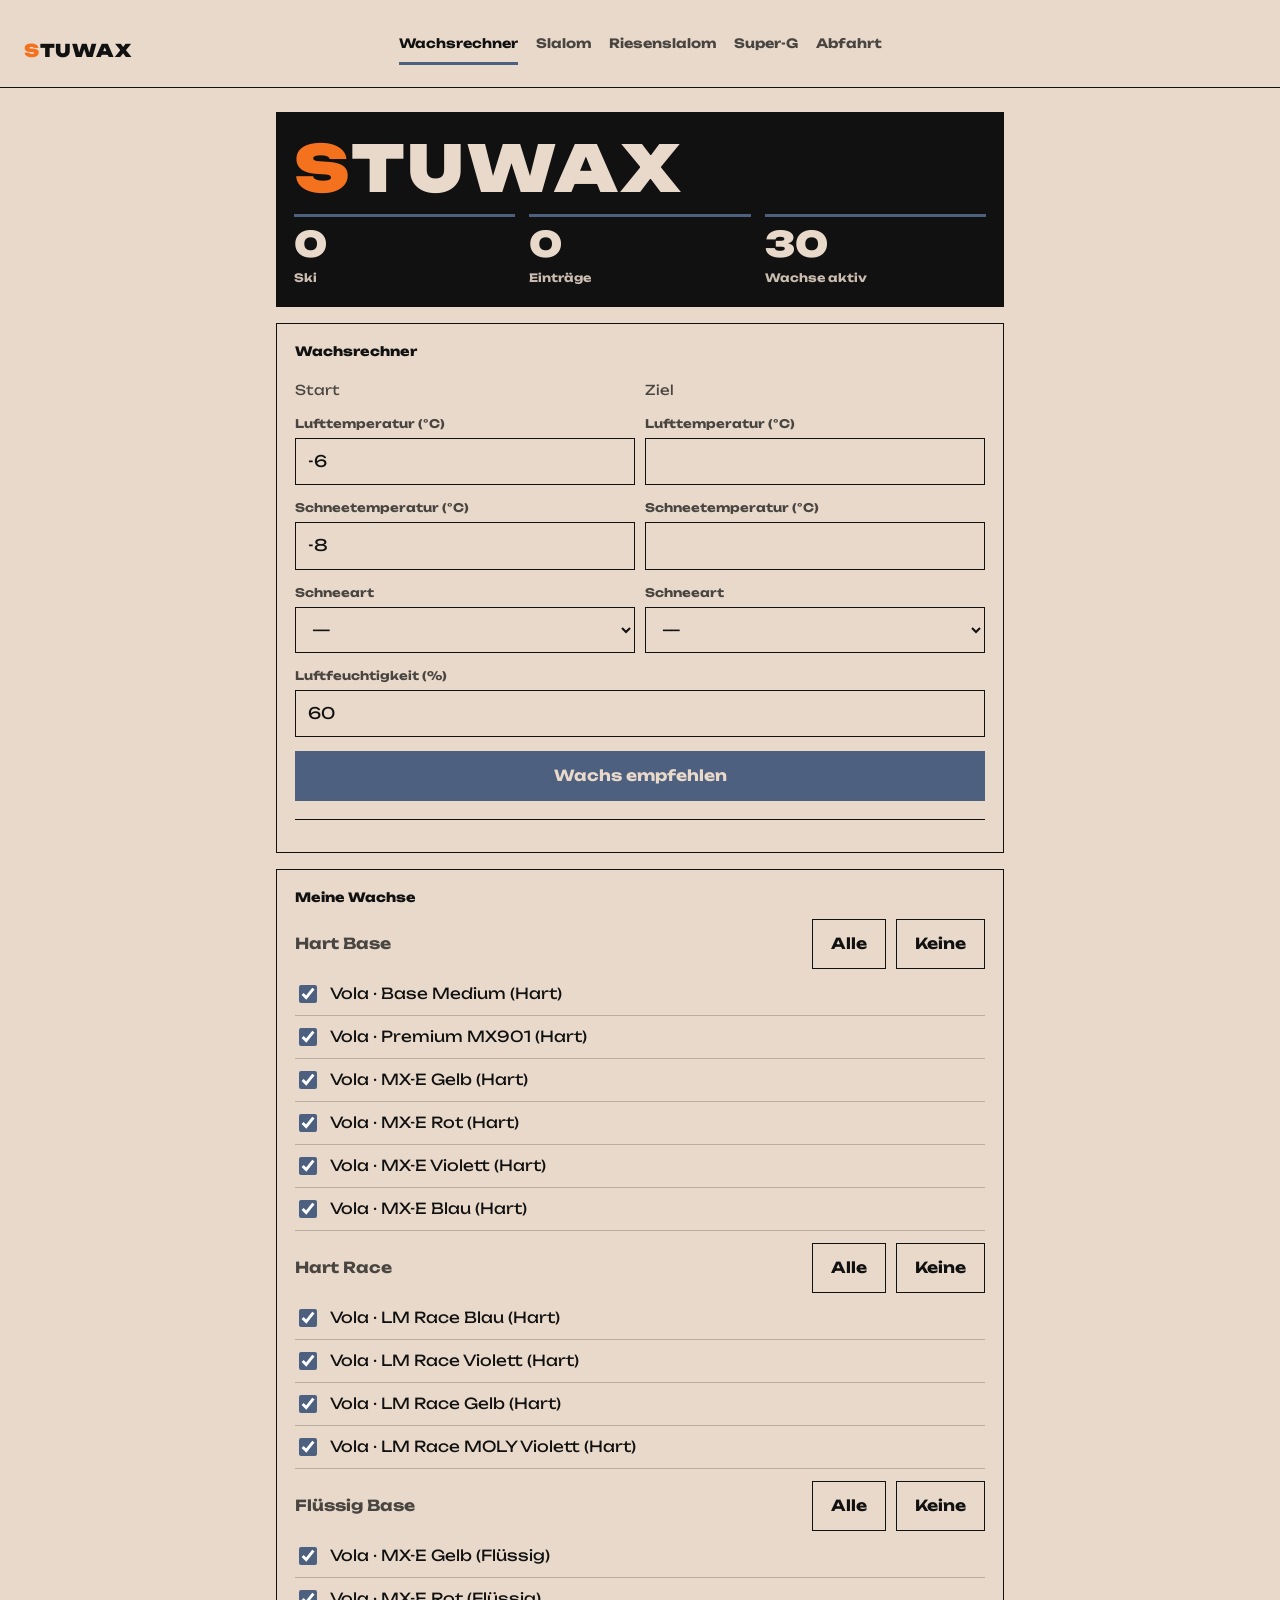
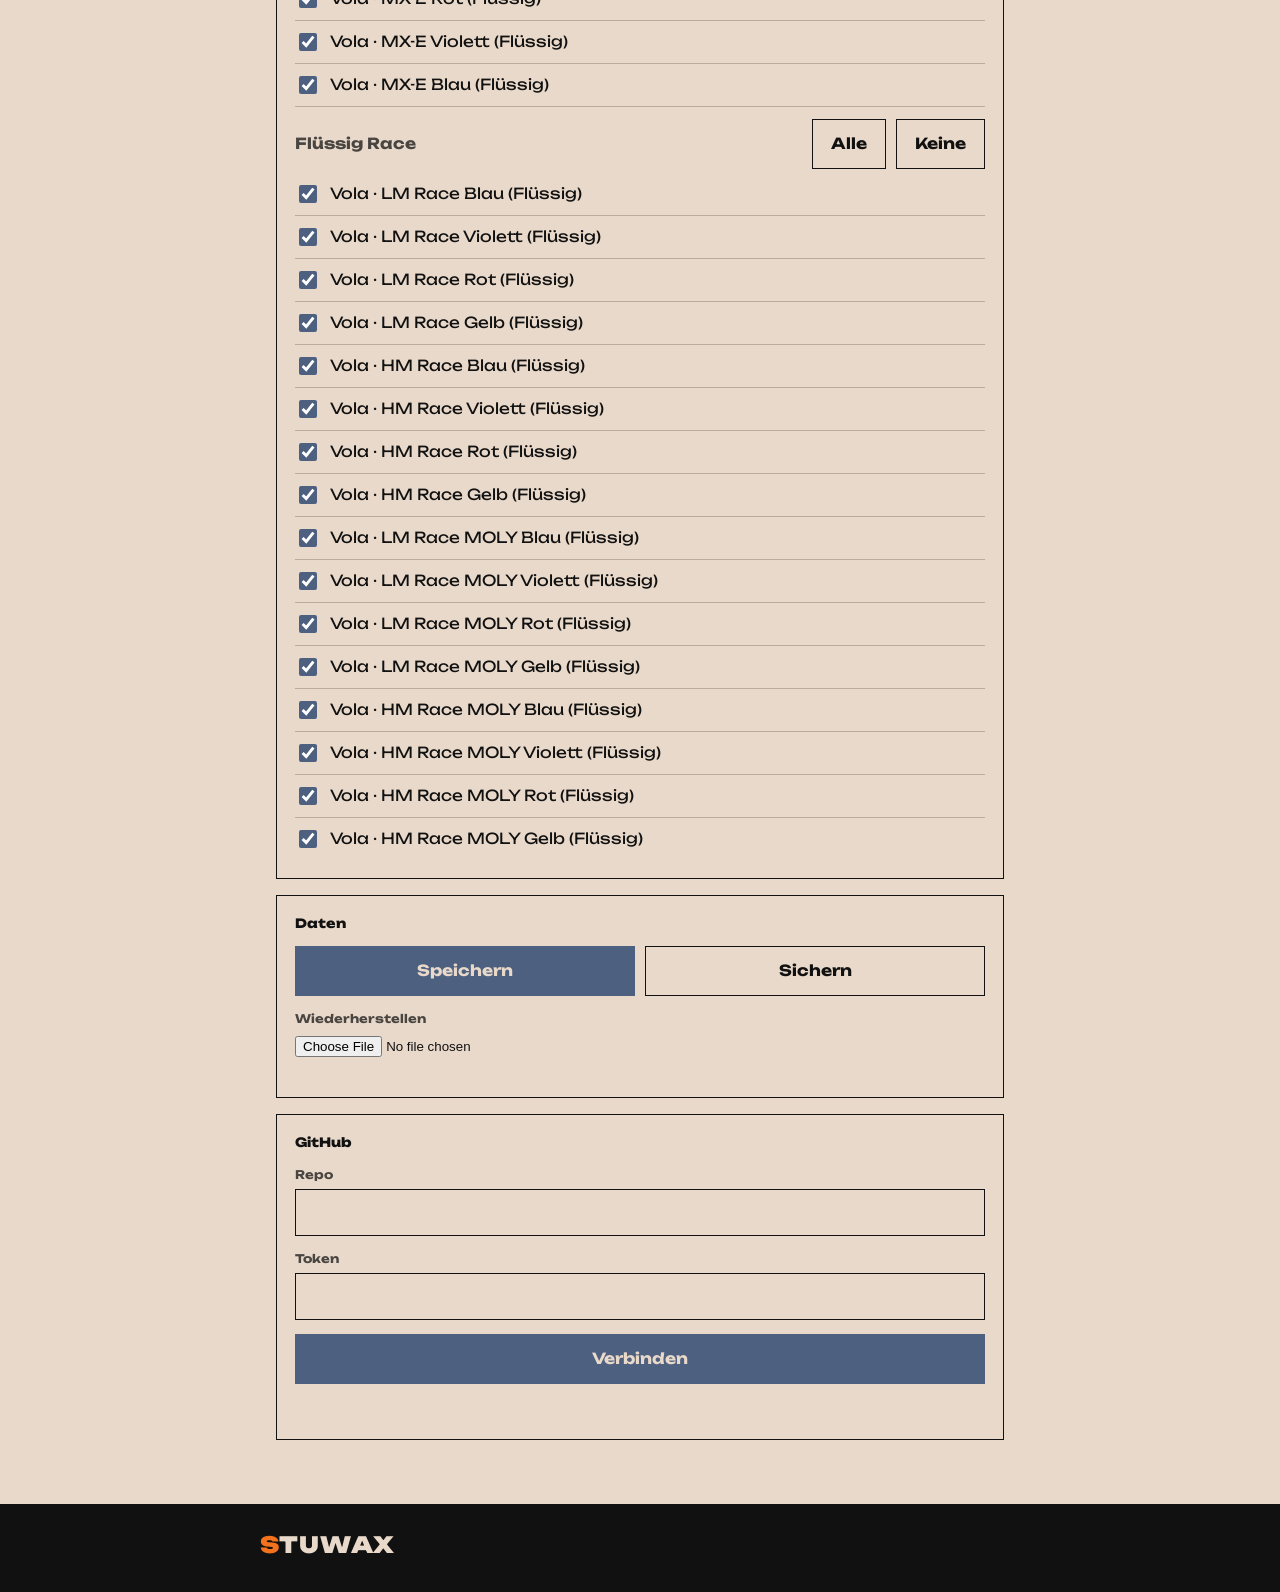
==== commit 56e7468d: "Wachse entfernt: Base Hart und Race Hart Die Nummern der übrigen Wachse bleiben gleich, damit gespei" ====
--- a/index.html
+++ b/index.html
@@ -378,26 +378,34 @@
   'Premium MX901', 'Graphite', 'Graphite LM', 'VRB', 'X-Hard'];
 const VOLA_BASE_FLUESSIG = ['MX-E Gelb', 'MX-E Rot', 'MX-E Violett', 'MX-E Blau'];
 
+// Diese Wachse gibt es in der App nicht. Die Nummern bleiben gleich, damit gespeicherte Einträge passen.
+const NICHT_VERWENDET = new Set([
+  'hart|Base Hard', 'hart|Base Medium Race', 'hart|Base Soft', 'hart|Base Soft Race',
+  'hart|Graphite', 'hart|Graphite LM', 'hart|VRB', 'hart|X-Hard',
+  'hart|LM Race Rot', 'hart|HM Race Blau', 'hart|HM Race Violett', 'hart|HM Race Rot', 'hart|HM Race Gelb',
+  'hart|LM Race MOLY Blau', 'hart|LM Race MOLY Rot', 'hart|LM Race MOLY Gelb',
+  'hart|HM Race MOLY Blau', 'hart|HM Race MOLY Violett', 'hart|HM Race MOLY Rot', 'hart|HM Race MOLY Gelb'
+]);
+
 function baueVolaWachse() {
   const liste = [];
   let n = 1;
+  const nimmAuf = (typ, name, kategorie) => {
+    const id = 'w' + n++;
+    if (NICHT_VERWENDET.has(typ + '|' + name)) return;
+    liste.push({ id, marke: 'Vola', name, typ, aktiv: true, kategorie });
+  };
   for (const typ of ['fluessig', 'hart']) {
     for (const linie of ['LM', 'HM', 'LMMOLY', 'HMMOLY']) {
       for (const farbe of Object.keys(VOLA_ZONE_NAMEN)) {
-        liste.push({ id: 'w' + n++, marke: 'Vola', name: `${VOLA_FAMILIEN_NAMEN[linie]} ${VOLA_ZONE_NAMEN[farbe]}`, typ, aktiv: true, kategorie: 'rennwachs' });
+        nimmAuf(typ, `${VOLA_FAMILIEN_NAMEN[linie]} ${VOLA_ZONE_NAMEN[farbe]}`, 'rennwachs');
       }
     }
   }
-  for (const name of VOLA_BASE_HART) {
-    liste.push({ id: 'w' + n++, marke: 'Vola', name, typ: 'hart', aktiv: true, kategorie: 'basewachs' });
-  }
-  for (const name of VOLA_BASE_FLUESSIG) {
-    liste.push({ id: 'w' + n++, marke: 'Vola', name, typ: 'fluessig', aktiv: true, kategorie: 'basewachs' });
-  }
+  for (const name of VOLA_BASE_HART) nimmAuf('hart', name, 'basewachs');
+  for (const name of VOLA_BASE_FLUESSIG) nimmAuf('fluessig', name, 'basewachs');
   // Die MX-E-Wachse gibt es zusätzlich bei Hart Base
-  for (const name of VOLA_BASE_FLUESSIG) {
-    liste.push({ id: 'w' + n++, marke: 'Vola', name, typ: 'hart', aktiv: true, kategorie: 'basewachs' });
-  }
+  for (const name of VOLA_BASE_FLUESSIG) nimmAuf('hart', name, 'basewachs');
   return liste;
 }
 
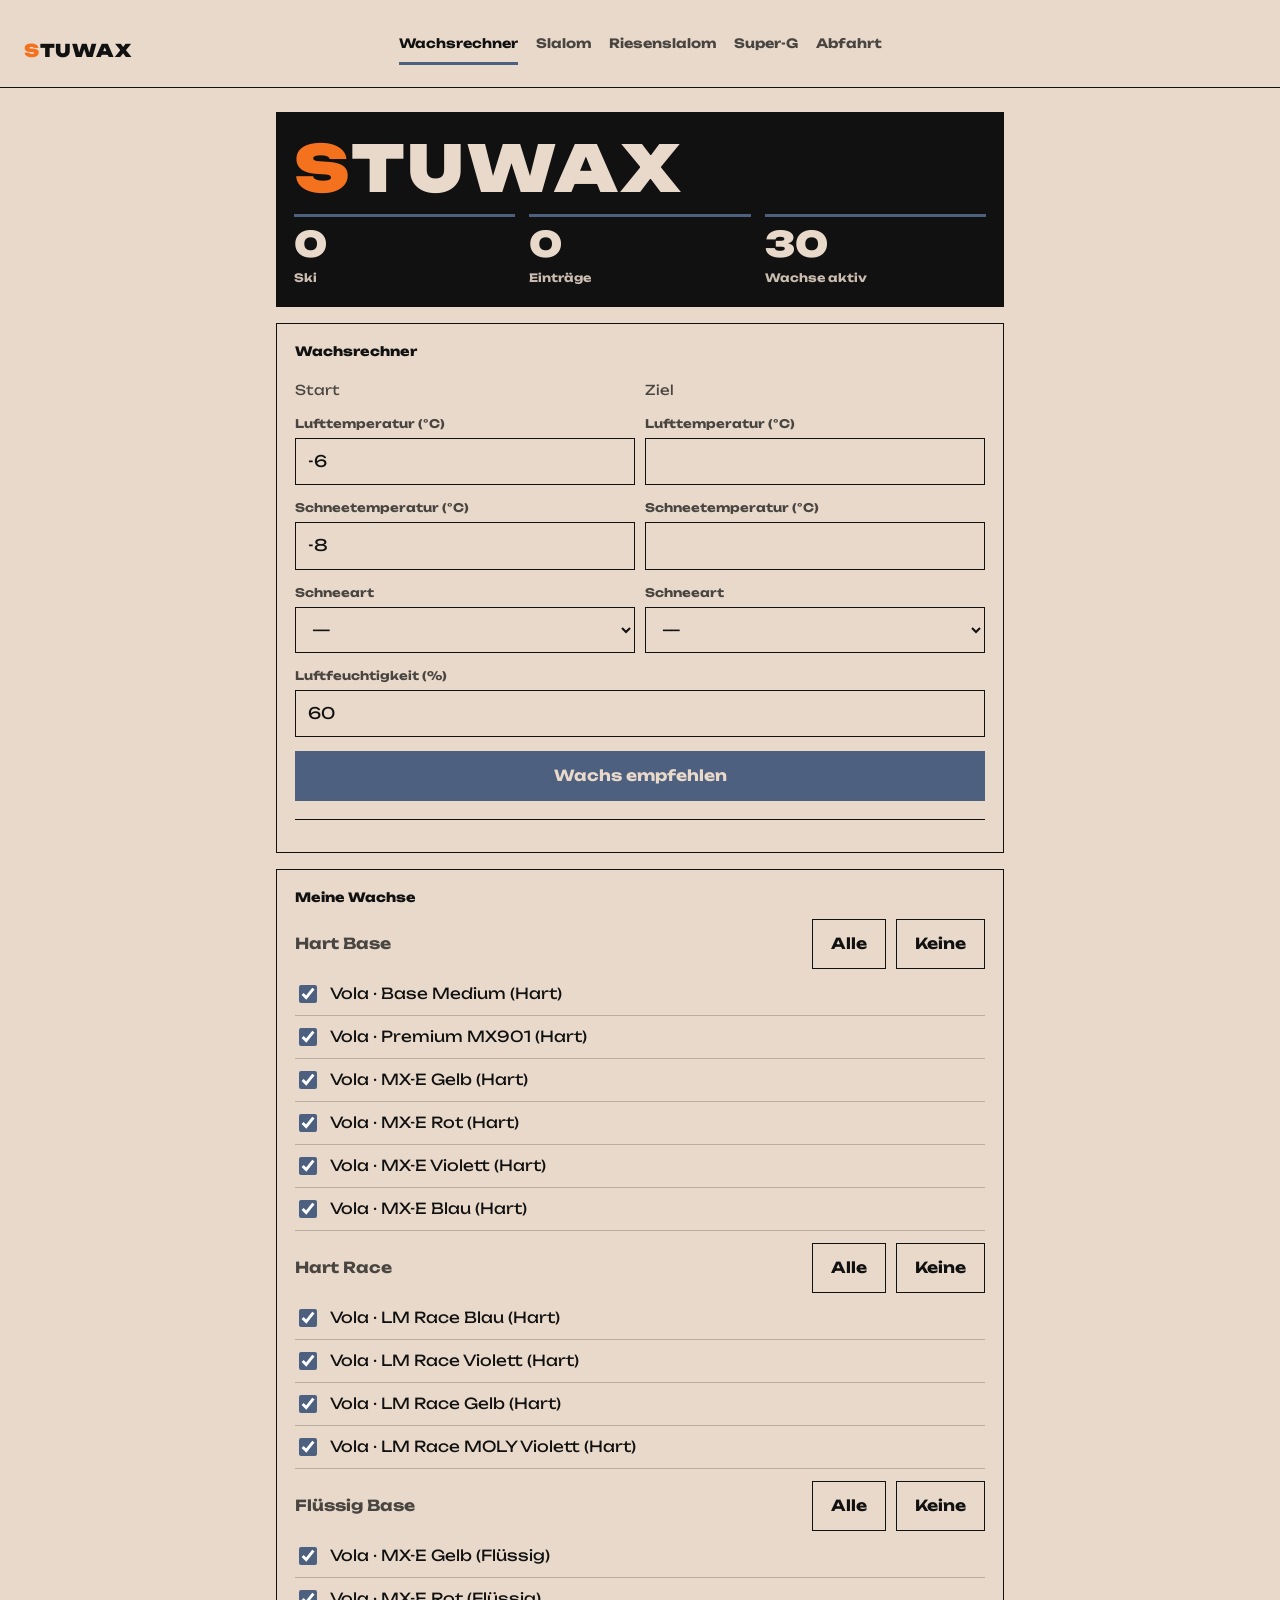
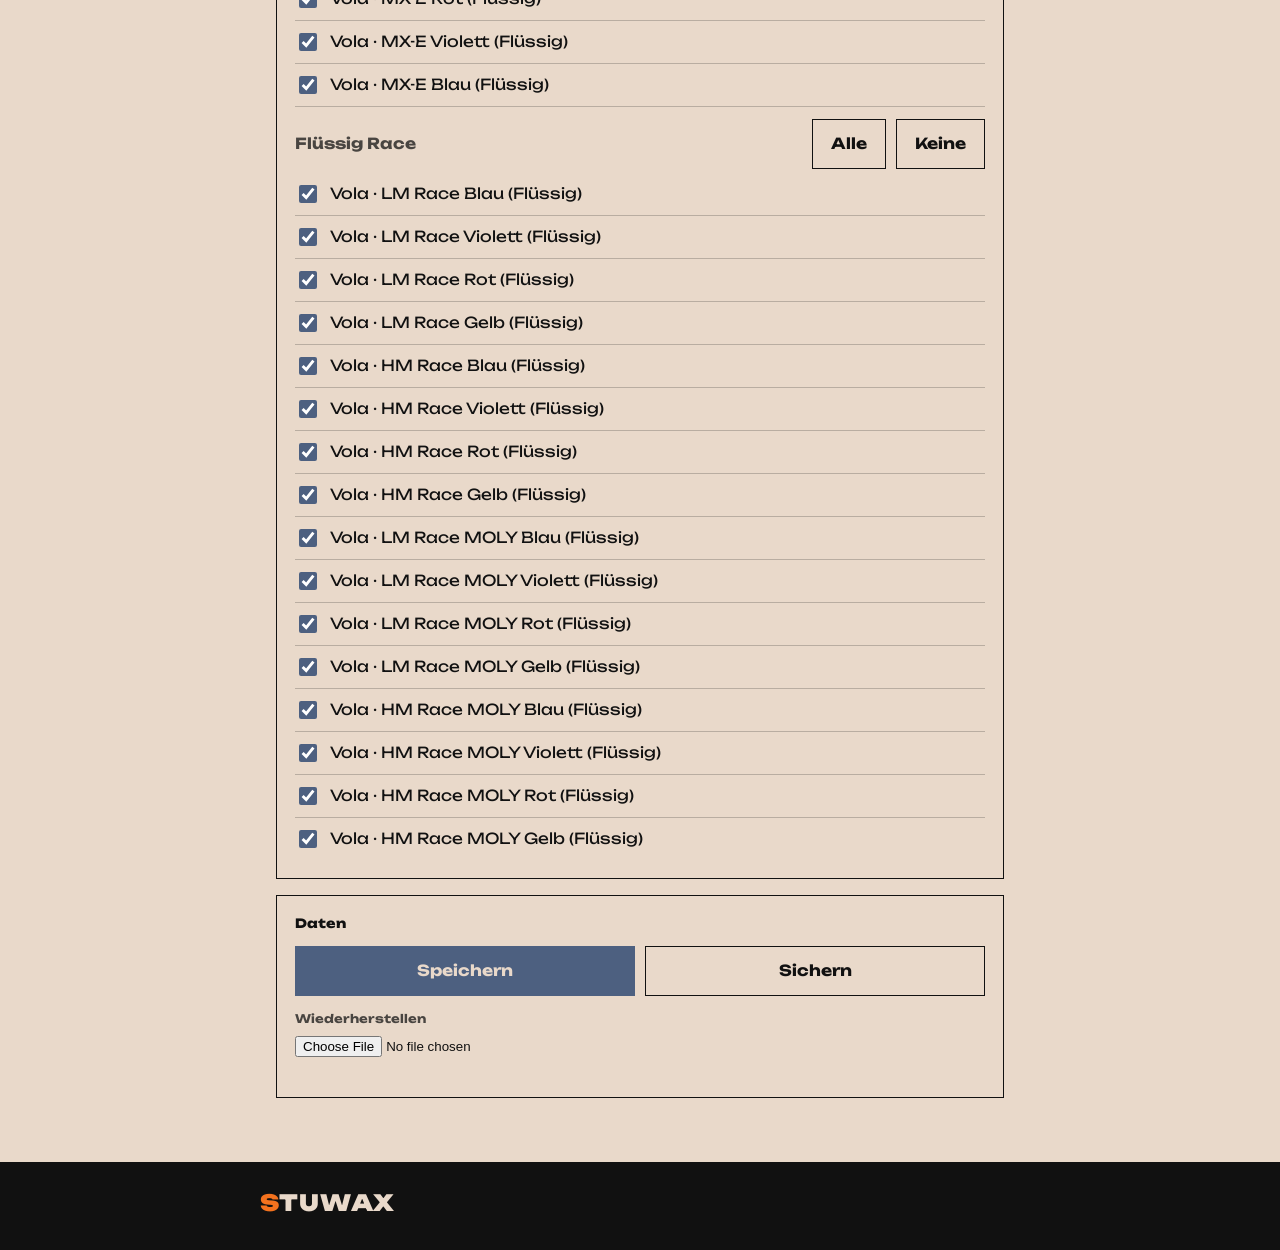
==== commit 658a999f: "GitHub-Fenster entfernt Das Panel GitHub und der Speicher über GitHub sind weg. Die Version steht in" ====
--- a/index.html
+++ b/index.html
@@ -591,24 +591,6 @@
   homeUI.sichernKnopf = h('button', { class: 'knopf-sekundaer', type: 'button', onclick: sichernDatei }, 'Sichern');
   homeUI.wiederherstellen = h('input', { type: 'file', accept: '.json,application/json', onchange: wiederherstellenWaehlen });
   homeUI.datenMeldung = h('div', { class: 'hinweis' });
-  homeUI.ghRepo = h('input', { class: 'feld', id: 'ghRepo', type: 'text', autocomplete: 'off', autocapitalize: 'none', spellcheck: 'false' });
-  homeUI.ghToken = h('input', { class: 'feld', id: 'ghToken', type: 'password', autocomplete: 'off', autocapitalize: 'none', spellcheck: 'false' });
-  homeUI.ghVerbinden = h('button', { class: 'knopf', type: 'button', onclick: ghVerbinden }, 'Verbinden');
-  homeUI.ghTrennen = h('button', { class: 'knopf-sekundaer', type: 'button', onclick: ghTrennen }, 'Trennen');
-  homeUI.ghMeldung = h('div', { class: 'hinweis' });
-  homeUI.ghEingaben = h('div', {},
-    h('label', { class: 'lbl', for: 'ghRepo' }, 'Repo'), homeUI.ghRepo,
-    h('label', { class: 'lbl', for: 'ghToken' }, 'Token'), homeUI.ghToken,
-    h('div', { class: 'zeile' }, homeUI.ghVerbinden));
-  homeUI.ghPanel = h('div', { class: 'panel' },
-    h('h2', {}, 'GitHub'),
-    homeUI.ghEingaben,
-    h('div', { class: 'zeile' }, homeUI.ghTrennen),
-    homeUI.ghMeldung);
-  const verbunden = Boolean(ghConfig());
-  homeUI.ghPanel.hidden = Boolean(window.claude);
-  homeUI.ghEingaben.hidden = verbunden;
-  homeUI.ghTrennen.hidden = !verbunden;
 
   homeUI.kpi = h('div', { class: 'kpi-zeile' });
   sektion.append(
@@ -643,8 +625,7 @@
       h('label', { class: 'lbl' }, 'Wiederherstellen'),
       homeUI.wiederherstellen,
       homeUI.datenMeldung
-    ),
-    homeUI.ghPanel
+    )
   );
 }
 
@@ -2039,7 +2020,7 @@
 }
 
 function bildRef(skiId) {
-  return userSammlung ? userSammlung.doc('bild-' + skiId) : ghDokument('bilder/bild-' + skiId + '.json');
+  return userSammlung.doc('bild-' + skiId);
 }
 
 async function bilderLaden() {
@@ -2079,18 +2060,6 @@
     statusMelden('');
     return true;
   } catch (err) {
-    if (err && err.code === 'konflikt') {
-      // GitHub hat inzwischen eine neuere Version: deren Stand übernehmen
-      try {
-        const snap = await datenRef.get();
-        if (snap.exists) {
-          await remoteUebernehmen(ausDatenMachen(kopie(snap.data())));
-          return 'konflikt';
-        }
-      } catch (err2) {
-        console.warn('Neuer Stand konnte nicht geladen werden', err2);
-      }
-    }
     console.warn('Speichern nicht möglich', err);
     statusMelden('Nicht gespeichert.');
     return false;
@@ -2121,126 +2090,6 @@
   } catch (err) {
     console.warn('Neu laden nicht möglich', err);
   }
-}
-
-// ============================================================
-// 11. GitHub-Speicher: Einträge in einer privaten Repo-Datei, Verbindung mit einem Zugangs-Token
-// ============================================================
-
-const GH_KONFIG = 'stuwax-github';
-const ghShas = {}; // Pfad -> Version (sha) der Datei auf GitHub
-
-function ghConfig() {
-  try {
-    return JSON.parse(localStorage.getItem(GH_KONFIG) || 'null');
-  } catch (err) {
-    return null;
-  }
-}
-
-function ghKopf(token) {
-  return {
-    Accept: 'application/vnd.github+json',
-    Authorization: 'Bearer ' + token,
-    'X-GitHub-Api-Version': '2022-11-28'
-  };
-}
-
-function ghEncode(text) {
-  let binaer = '';
-  for (const b of new TextEncoder().encode(text)) binaer += String.fromCharCode(b);
-  return btoa(binaer);
-}
-
-function ghDecode(base64) {
-  const binaer = atob(base64.replace(/\n/g, ''));
-  return new TextDecoder().decode(Uint8Array.from(binaer, c => c.charCodeAt(0)));
-}
-
-async function ghAnfrage(methode, pfad, body) {
-  const conf = ghConfig();
-  const url = 'https://api.github.com/repos/' + conf.repo + '/contents/' + pfad.split('/').map(encodeURIComponent).join('/');
-  const kopf = ghKopf(conf.token);
-  if (body) kopf['Content-Type'] = 'application/json';
-  return fetch(url, { method: methode, headers: kopf, body: body ? JSON.stringify(body) : undefined });
-}
-
-// Dokument mit derselben Schnittstelle wie in der Datenbank: get, set, delete
-function ghDokument(pfad) {
-  return {
-    path: pfad,
-    github: true,
-    async get() {
-      const antwort = await ghAnfrage('GET', pfad);
-      if (antwort.status === 404) {
-        delete ghShas[pfad];
-        return { id: pfad, exists: false, data: () => undefined, metadata: {} };
-      }
-      if (!antwort.ok) throw new Error('GitHub ' + antwort.status);
-      const json = await antwort.json();
-      ghShas[pfad] = json.sha;
-      const daten = JSON.parse(ghDecode(json.content));
-      return { id: pfad, exists: true, data: () => daten, metadata: {} };
-    },
-    async set(daten) {
-      // Bilder dürfen überschrieben werden. Beim Stand gilt nur die Version, die zuletzt gelesen wurde.
-      if (pfad.startsWith('bilder/') && !ghShas[pfad]) await this.get();
-      const body = {
-        message: pfad.startsWith('bilder/') ? 'Bild gespeichert' : 'Stand gespeichert',
-        content: ghEncode(JSON.stringify(daten))
-      };
-      if (ghShas[pfad]) body.sha = ghShas[pfad];
-      const antwort = await ghAnfrage('PUT', pfad, body);
-      if (antwort.status === 409 || antwort.status === 422) {
-        delete ghShas[pfad];
-        const fehler = new Error('Versionskonflikt');
-        fehler.code = 'konflikt';
-        throw fehler;
-      }
-      if (!antwort.ok) throw new Error('GitHub ' + antwort.status);
-      const json = await antwort.json();
-      ghShas[pfad] = json.content.sha;
-    },
-    async delete() {
-      if (!ghShas[pfad]) await this.get();
-      if (!ghShas[pfad]) return;
-      const antwort = await ghAnfrage('DELETE', pfad, { message: 'Bild entfernt', sha: ghShas[pfad] });
-      if (antwort.status !== 404 && !antwort.ok) throw new Error('GitHub ' + antwort.status);
-      delete ghShas[pfad];
-    }
-  };
-}
-
-// Verbinden: Repo und Token prüfen, dann die Seite mit dem GitHub-Speicher neu laden
-async function ghVerbinden() {
-  const repo = homeUI.ghRepo.value.trim();
-  const token = homeUI.ghToken.value.trim();
-  if (!/^[\w.-]+\/[\w.-]+$/.test(repo) || !token) {
-    homeUI.ghMeldung.textContent = 'Repo als Besitzer/Name und den Token eingeben.';
-    return;
-  }
-  try {
-    const antwort = await fetch('https://api.github.com/repos/' + repo, { headers: ghKopf(token) });
-    if (!antwort.ok) throw new Error('GitHub ' + antwort.status);
-  } catch (err) {
-    console.warn('GitHub-Verbindung fehlgeschlagen', err);
-    homeUI.ghMeldung.textContent = 'Verbindung nicht möglich. Repo und Token prüfen.';
-    return;
-  }
-  localStorage.setItem(GH_KONFIG, JSON.stringify({ repo, token }));
-  location.reload();
-}
-
-// Trennen: der aktuelle Stand bleibt im Browser dieses Geräts erhalten
-function ghTrennen() {
-  try {
-    localStorage.setItem(STORAGE_KEY, JSON.stringify(state));
-    localStorage.removeItem(GH_KONFIG);
-  } catch (err) {
-    homeUI.ghMeldung.textContent = 'Im Browser ist kein Platz dafür.';
-    return;
-  }
-  location.reload();
 }
 
 // Vergleichbarer Fingerabdruck des Stands, unabhängig von der Reihenfolge der Felder
@@ -2358,34 +2207,13 @@
     } catch (err) {
       console.warn('Datenbank nicht verfügbar', err);
     }
-  } else if (ghConfig()) {
-    // Ohne Artefakt: die Einträge liegen im GitHub-Repo
-    datenRef = ghDokument('daten.json');
   }
   if (datenRef) {
-    let migrieren = false;
     try {
       const snap = await datenRef.get();
-      if (snap.exists) {
-        state = ausDatenMachen(kopie(snap.data()));
-      } else if (datenRef.github && localStorage.getItem(STORAGE_KEY)) {
-        // Erste Verbindung: die Einträge aus diesem Browser übernehmen
-        state = ausDatenMachen(JSON.parse(localStorage.getItem(STORAGE_KEY)));
-        migrieren = true;
-      } else {
-        state = ausDatenMachen(null);
-      }
+      state = ausDatenMachen(snap.exists ? kopie(snap.data()) : null);
       zuletztBekannt = fingerabdruck(state);
       await bilderLaden();
-      if (migrieren) {
-        for (const s of state.skis) {
-          if (s.bild) {
-            await bildRef(s.id).set({ bild: s.bild });
-            s.hatBild = true;
-          }
-        }
-        if (await dbSchreiben(true)) localStorage.removeItem(STORAGE_KEY);
-      }
     } catch (err) {
       // Ohne den gespeicherten Stand darf nichts überschrieben werden
       console.warn('Einträge nicht geladen', err);
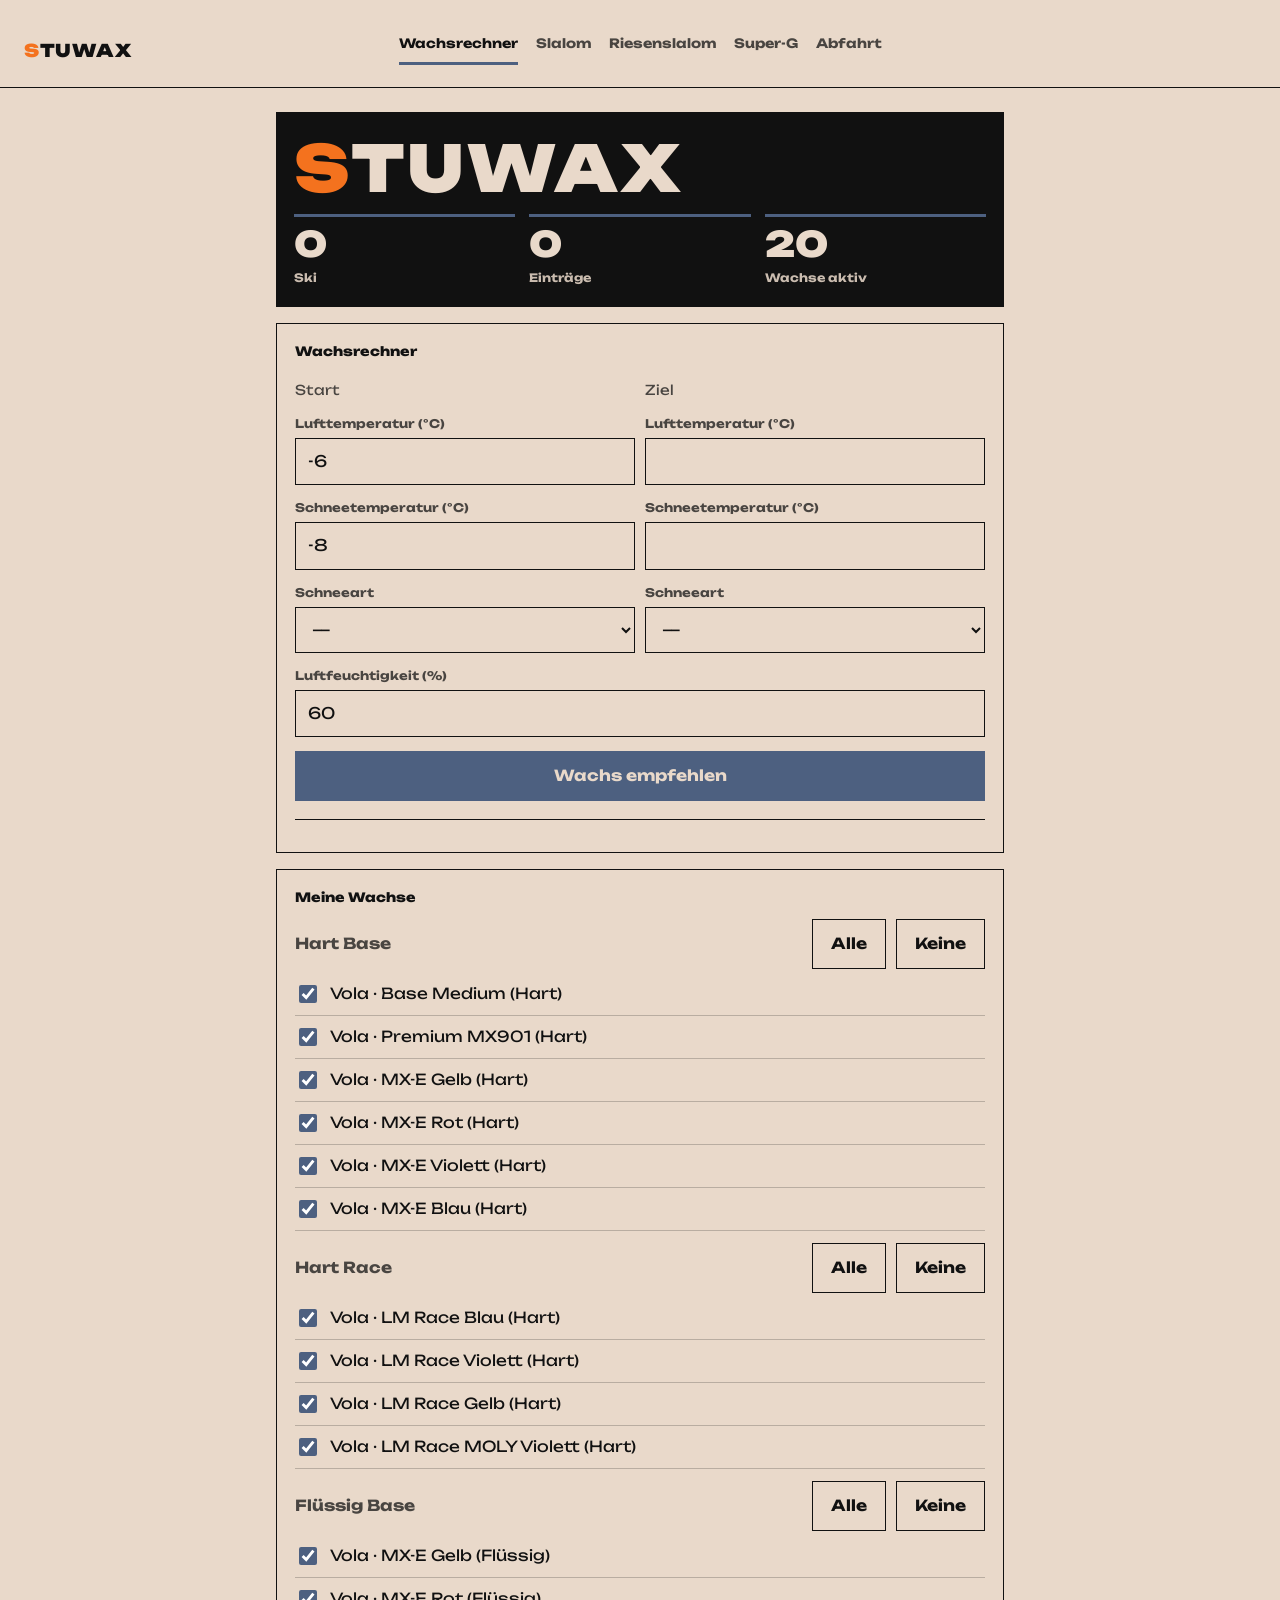
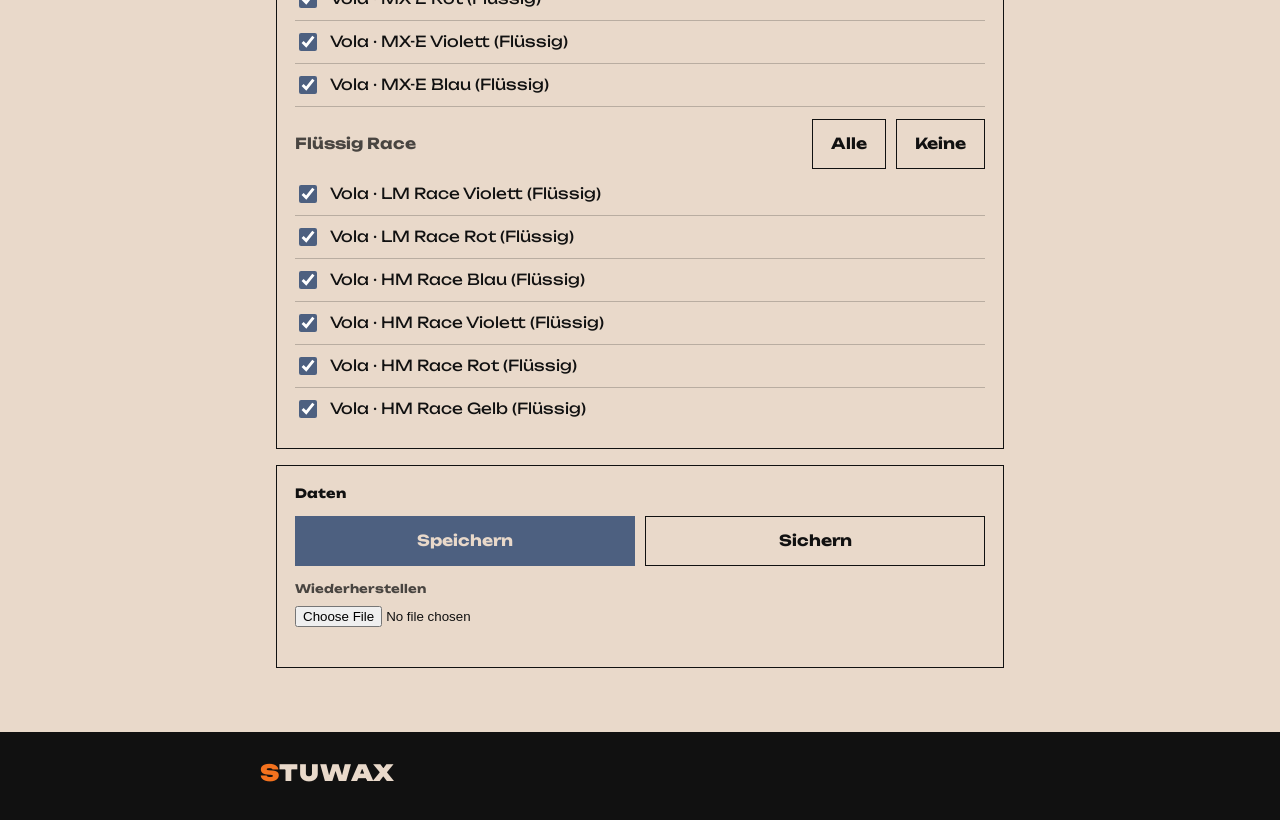
==== commit 026f14c0: "Flüssig-Race-Wachse entfernt (LM und HM mit MOLY sowie LM Blau und Gelb) Claude-Session: https://cla" ====
--- a/index.html
+++ b/index.html
@@ -384,7 +384,10 @@
   'hart|Graphite', 'hart|Graphite LM', 'hart|VRB', 'hart|X-Hard',
   'hart|LM Race Rot', 'hart|HM Race Blau', 'hart|HM Race Violett', 'hart|HM Race Rot', 'hart|HM Race Gelb',
   'hart|LM Race MOLY Blau', 'hart|LM Race MOLY Rot', 'hart|LM Race MOLY Gelb',
-  'hart|HM Race MOLY Blau', 'hart|HM Race MOLY Violett', 'hart|HM Race MOLY Rot', 'hart|HM Race MOLY Gelb'
+  'hart|HM Race MOLY Blau', 'hart|HM Race MOLY Violett', 'hart|HM Race MOLY Rot', 'hart|HM Race MOLY Gelb',
+  'fluessig|LM Race Blau', 'fluessig|LM Race Gelb',
+  'fluessig|LM Race MOLY Blau', 'fluessig|LM Race MOLY Violett', 'fluessig|LM Race MOLY Rot', 'fluessig|LM Race MOLY Gelb',
+  'fluessig|HM Race MOLY Blau', 'fluessig|HM Race MOLY Violett', 'fluessig|HM Race MOLY Rot', 'fluessig|HM Race MOLY Gelb'
 ]);
 
 function baueVolaWachse() {
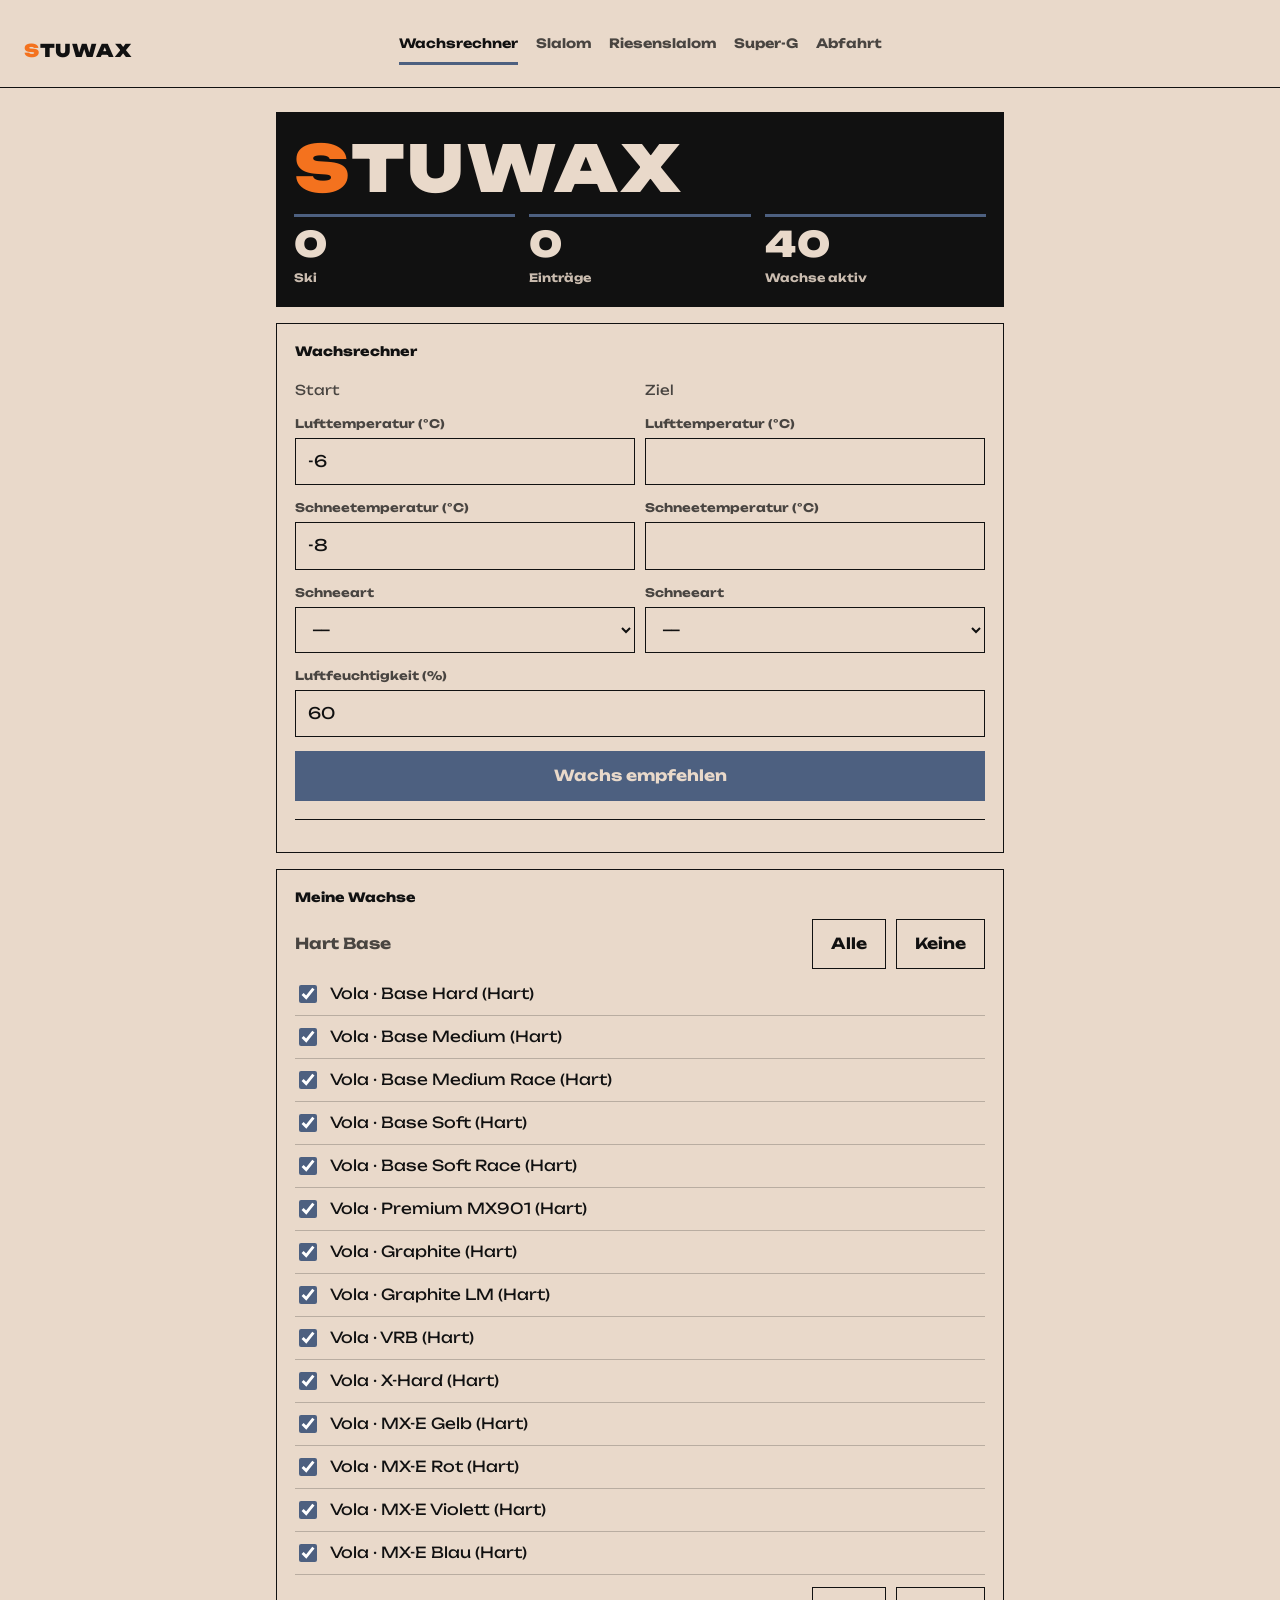
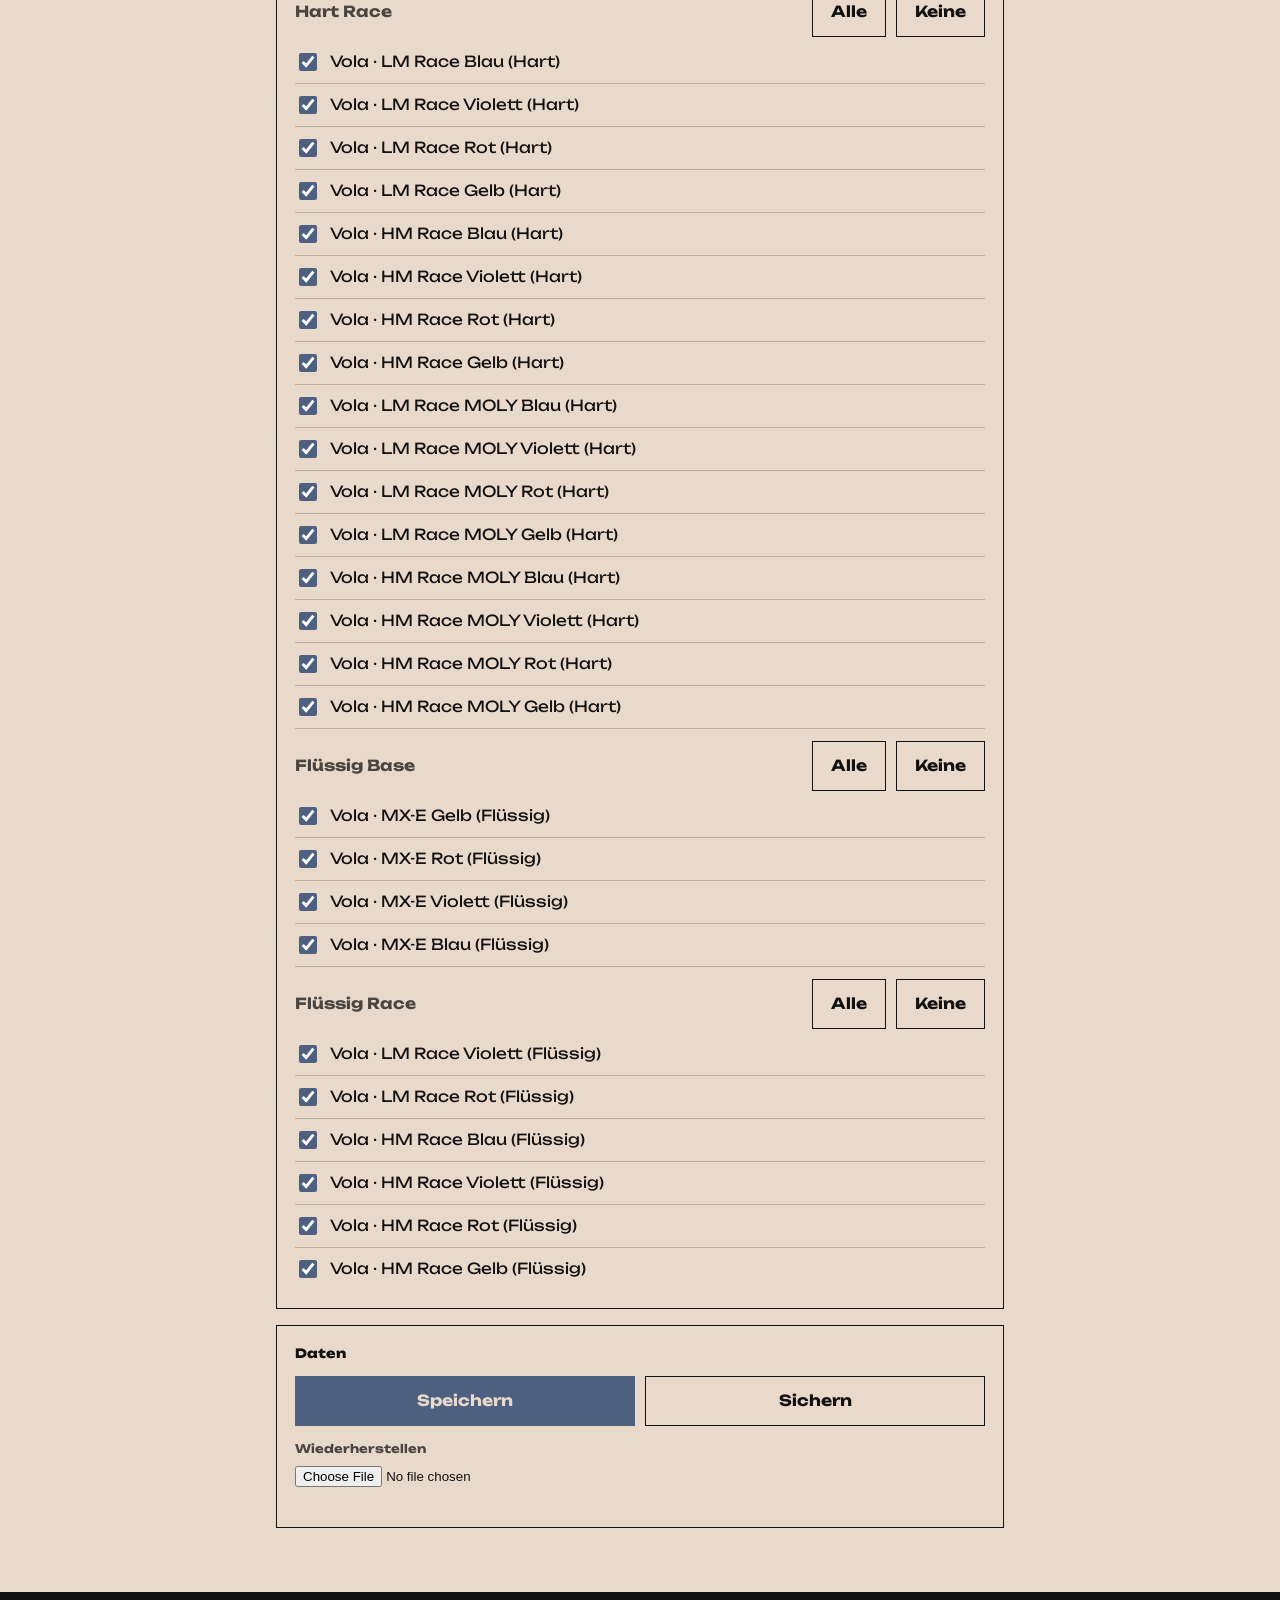
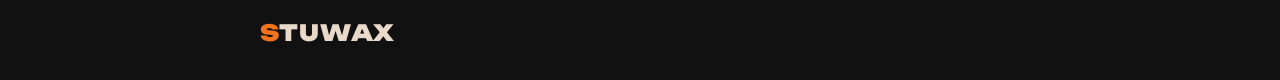
==== commit 81ed2550: "Hart-Wachse wieder da, nur die Flüssig-Race-Wachse bleiben entfernt Claude-Session: https://claude.a" ====
--- a/index.html
+++ b/index.html
@@ -380,11 +380,6 @@
 
 // Diese Wachse gibt es in der App nicht. Die Nummern bleiben gleich, damit gespeicherte Einträge passen.
 const NICHT_VERWENDET = new Set([
-  'hart|Base Hard', 'hart|Base Medium Race', 'hart|Base Soft', 'hart|Base Soft Race',
-  'hart|Graphite', 'hart|Graphite LM', 'hart|VRB', 'hart|X-Hard',
-  'hart|LM Race Rot', 'hart|HM Race Blau', 'hart|HM Race Violett', 'hart|HM Race Rot', 'hart|HM Race Gelb',
-  'hart|LM Race MOLY Blau', 'hart|LM Race MOLY Rot', 'hart|LM Race MOLY Gelb',
-  'hart|HM Race MOLY Blau', 'hart|HM Race MOLY Violett', 'hart|HM Race MOLY Rot', 'hart|HM Race MOLY Gelb',
   'fluessig|LM Race Blau', 'fluessig|LM Race Gelb',
   'fluessig|LM Race MOLY Blau', 'fluessig|LM Race MOLY Violett', 'fluessig|LM Race MOLY Rot', 'fluessig|LM Race MOLY Gelb',
   'fluessig|HM Race MOLY Blau', 'fluessig|HM Race MOLY Violett', 'fluessig|HM Race MOLY Rot', 'fluessig|HM Race MOLY Gelb'
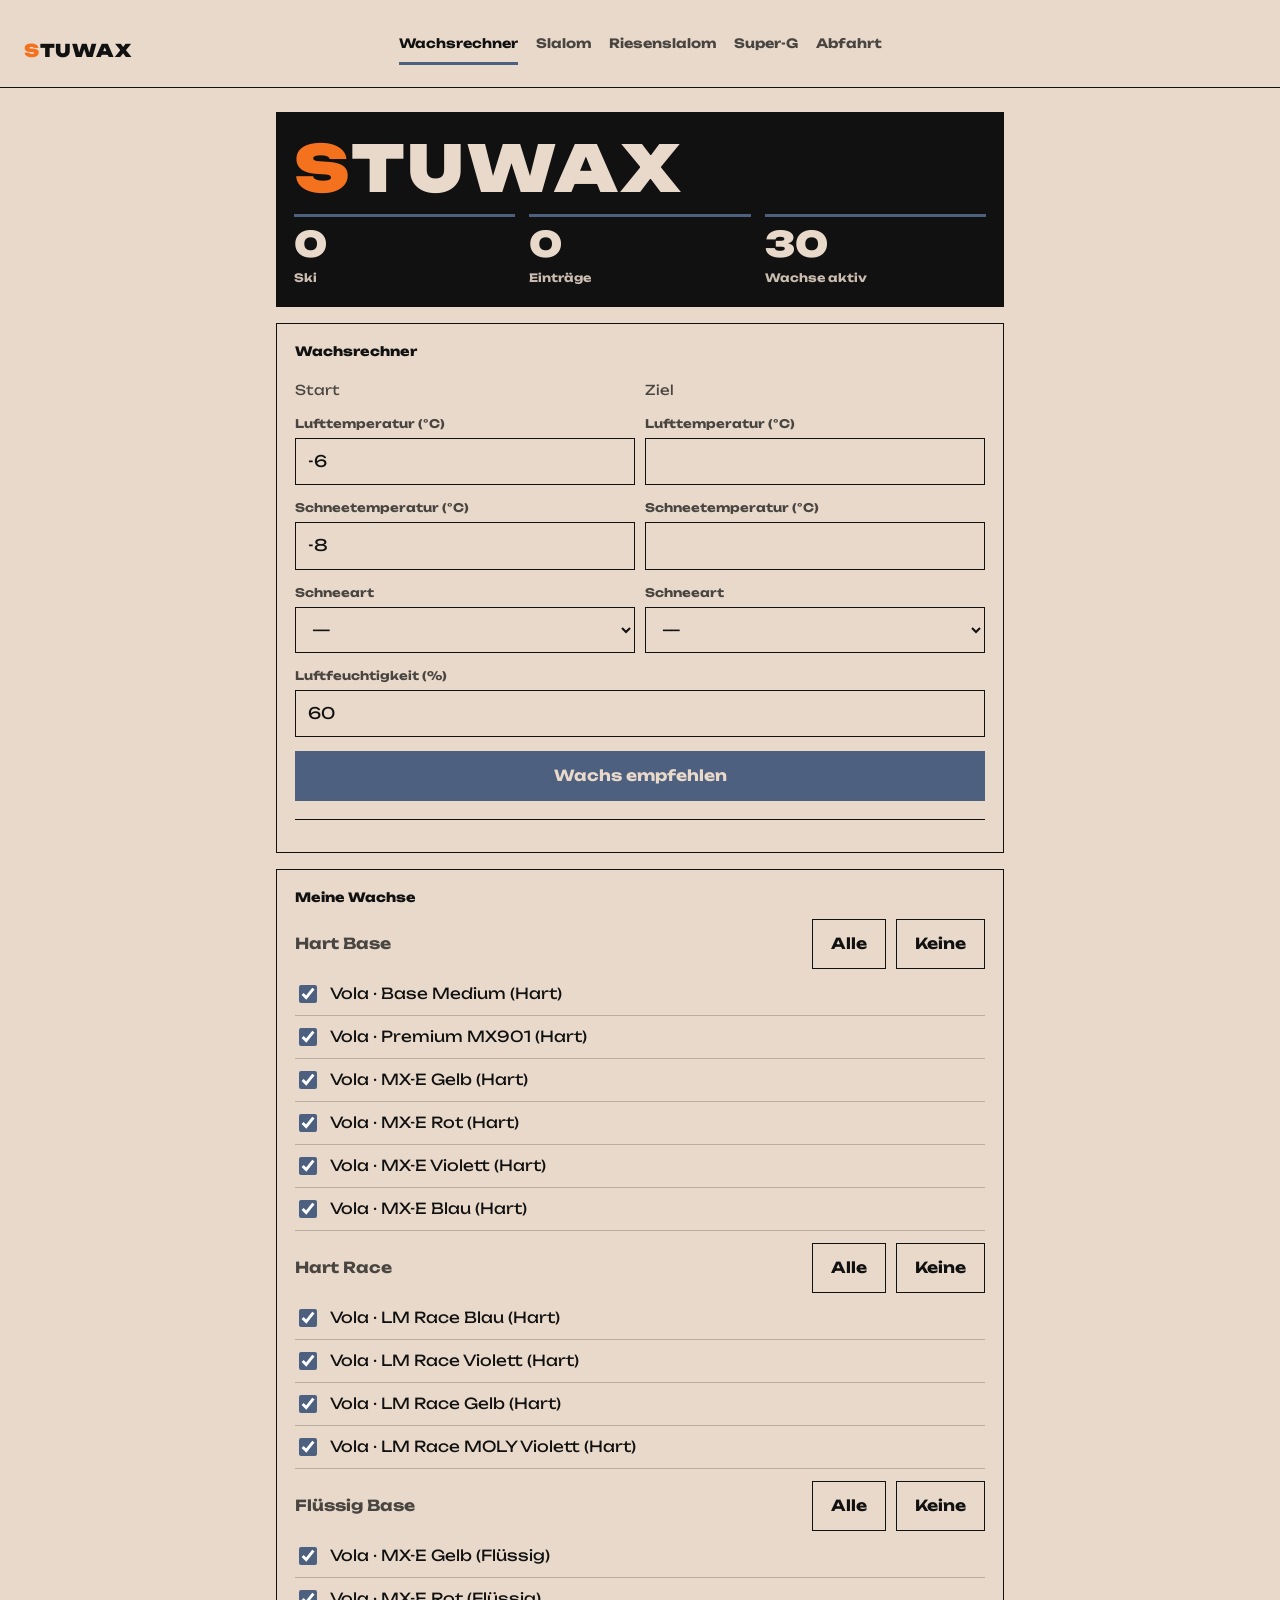
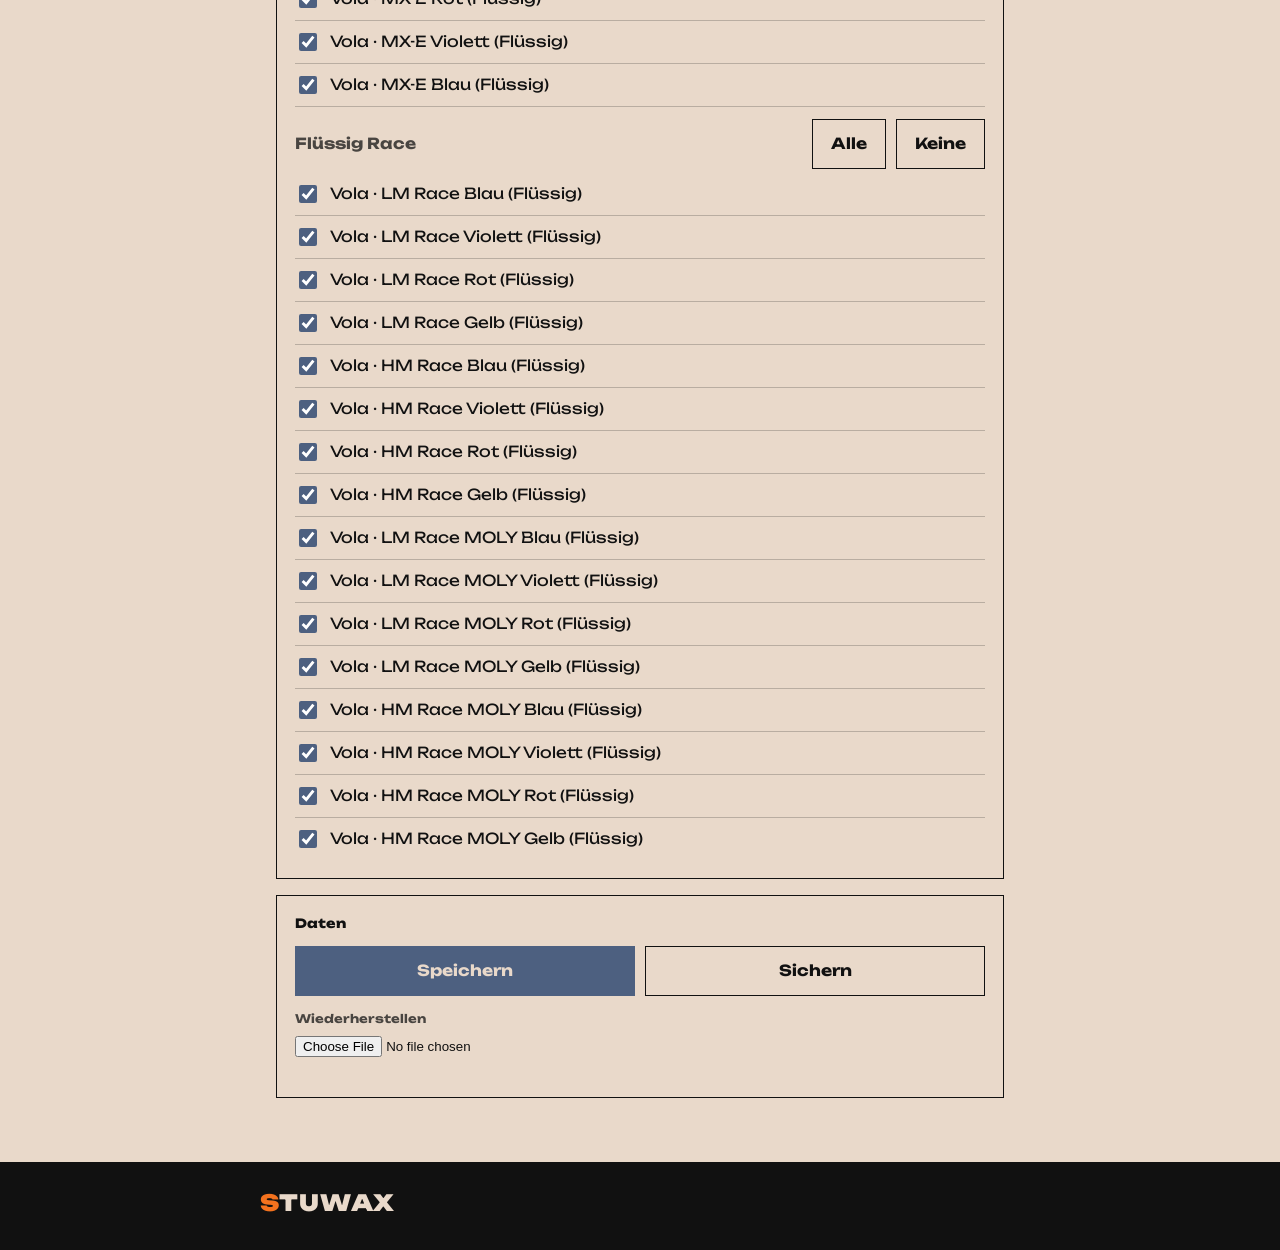
==== commit 625f8769: "Hart-Wachse entfernt, Flüssig-Race-Wachse wieder da Claude-Session: https://claude.ai/code/session_0" ====
--- a/index.html
+++ b/index.html
@@ -380,9 +380,11 @@
 
 // Diese Wachse gibt es in der App nicht. Die Nummern bleiben gleich, damit gespeicherte Einträge passen.
 const NICHT_VERWENDET = new Set([
-  'fluessig|LM Race Blau', 'fluessig|LM Race Gelb',
-  'fluessig|LM Race MOLY Blau', 'fluessig|LM Race MOLY Violett', 'fluessig|LM Race MOLY Rot', 'fluessig|LM Race MOLY Gelb',
-  'fluessig|HM Race MOLY Blau', 'fluessig|HM Race MOLY Violett', 'fluessig|HM Race MOLY Rot', 'fluessig|HM Race MOLY Gelb'
+  'hart|Base Hard', 'hart|Base Medium Race', 'hart|Base Soft', 'hart|Base Soft Race',
+  'hart|Graphite', 'hart|Graphite LM', 'hart|VRB', 'hart|X-Hard',
+  'hart|LM Race Rot', 'hart|HM Race Blau', 'hart|HM Race Violett', 'hart|HM Race Rot', 'hart|HM Race Gelb',
+  'hart|LM Race MOLY Blau', 'hart|LM Race MOLY Rot', 'hart|LM Race MOLY Gelb',
+  'hart|HM Race MOLY Blau', 'hart|HM Race MOLY Violett', 'hart|HM Race MOLY Rot', 'hart|HM Race MOLY Gelb'
 ]);
 
 function baueVolaWachse() {
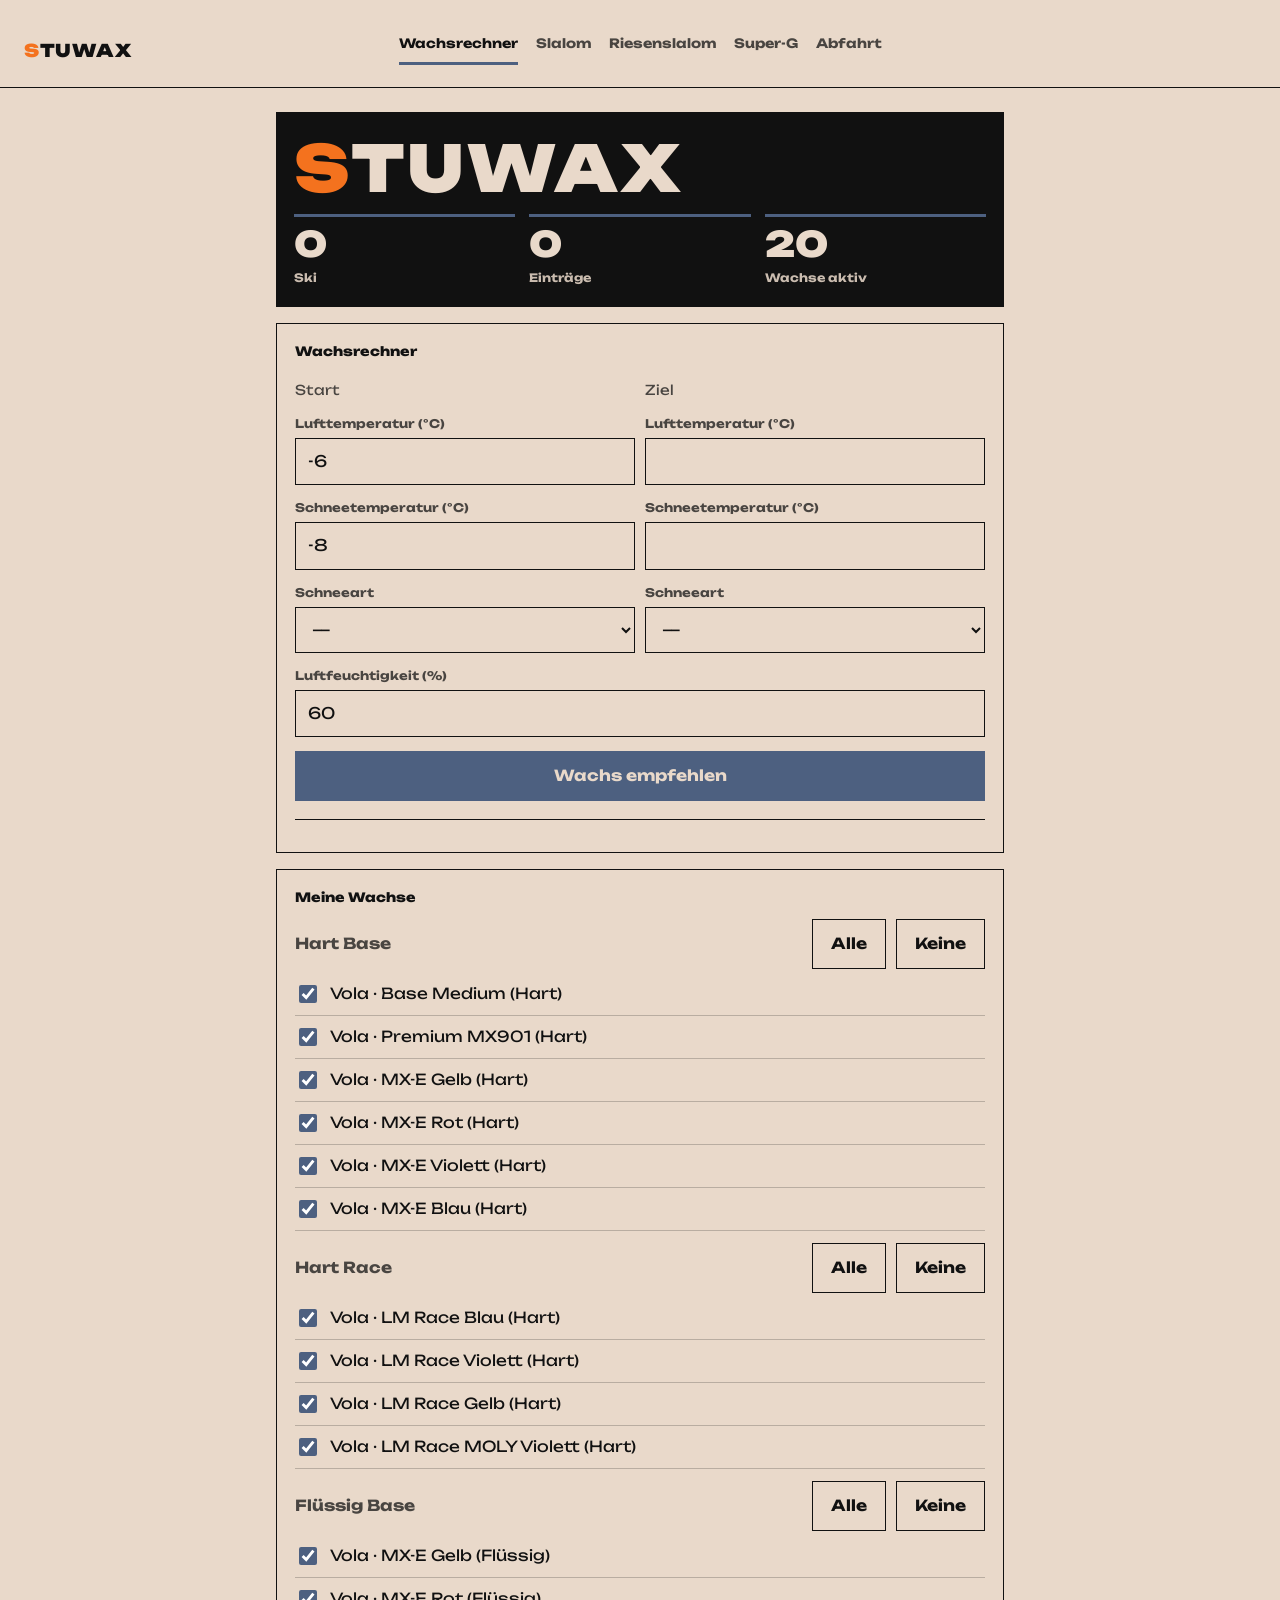
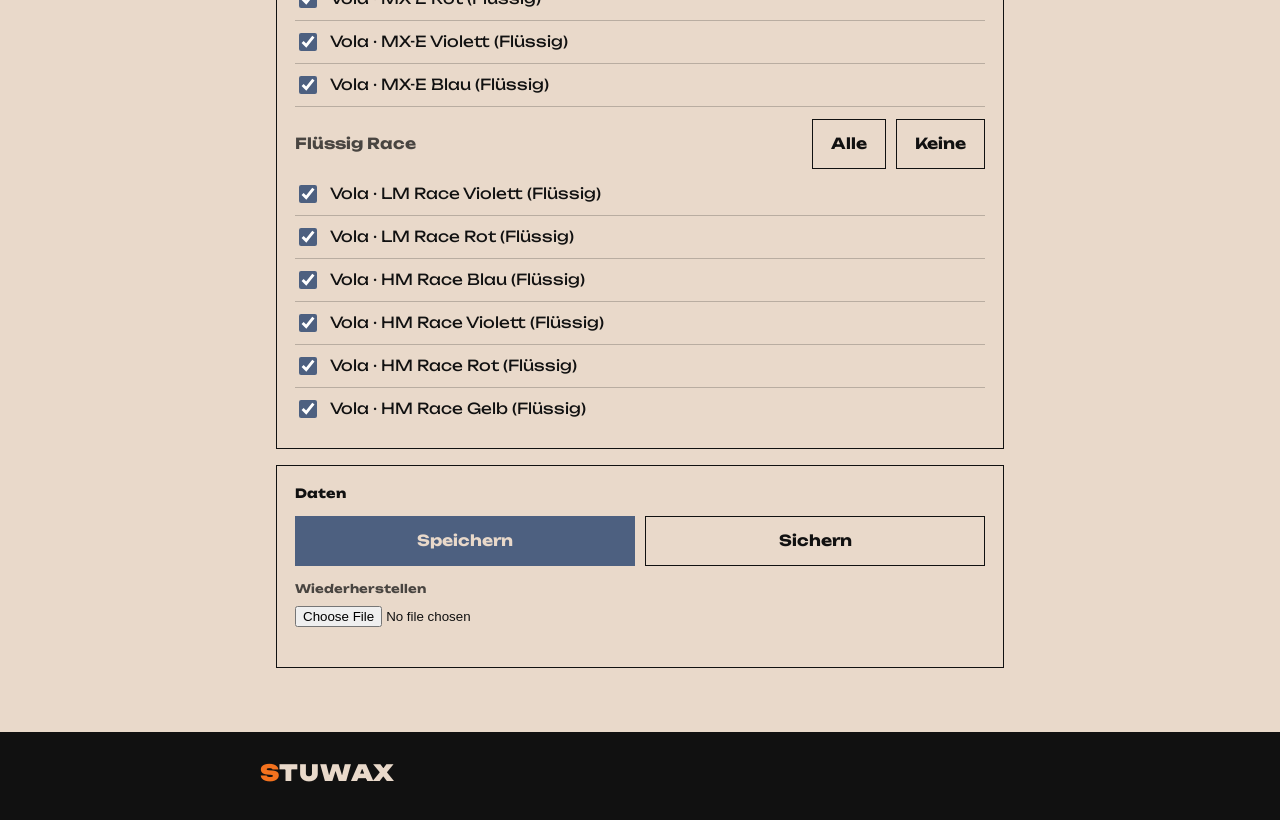
==== commit ae46ad70: "Hart-Wachse und Flüssig-Race-Wachse entfernt Claude-Session: https://claude.ai/code/session_01QM3RJj" ====
--- a/index.html
+++ b/index.html
@@ -384,7 +384,10 @@
   'hart|Graphite', 'hart|Graphite LM', 'hart|VRB', 'hart|X-Hard',
   'hart|LM Race Rot', 'hart|HM Race Blau', 'hart|HM Race Violett', 'hart|HM Race Rot', 'hart|HM Race Gelb',
   'hart|LM Race MOLY Blau', 'hart|LM Race MOLY Rot', 'hart|LM Race MOLY Gelb',
-  'hart|HM Race MOLY Blau', 'hart|HM Race MOLY Violett', 'hart|HM Race MOLY Rot', 'hart|HM Race MOLY Gelb'
+  'hart|HM Race MOLY Blau', 'hart|HM Race MOLY Violett', 'hart|HM Race MOLY Rot', 'hart|HM Race MOLY Gelb',
+  'fluessig|LM Race Blau', 'fluessig|LM Race Gelb',
+  'fluessig|LM Race MOLY Blau', 'fluessig|LM Race MOLY Violett', 'fluessig|LM Race MOLY Rot', 'fluessig|LM Race MOLY Gelb',
+  'fluessig|HM Race MOLY Blau', 'fluessig|HM Race MOLY Violett', 'fluessig|HM Race MOLY Rot', 'fluessig|HM Race MOLY Gelb'
 ]);
 
 function baueVolaWachse() {
